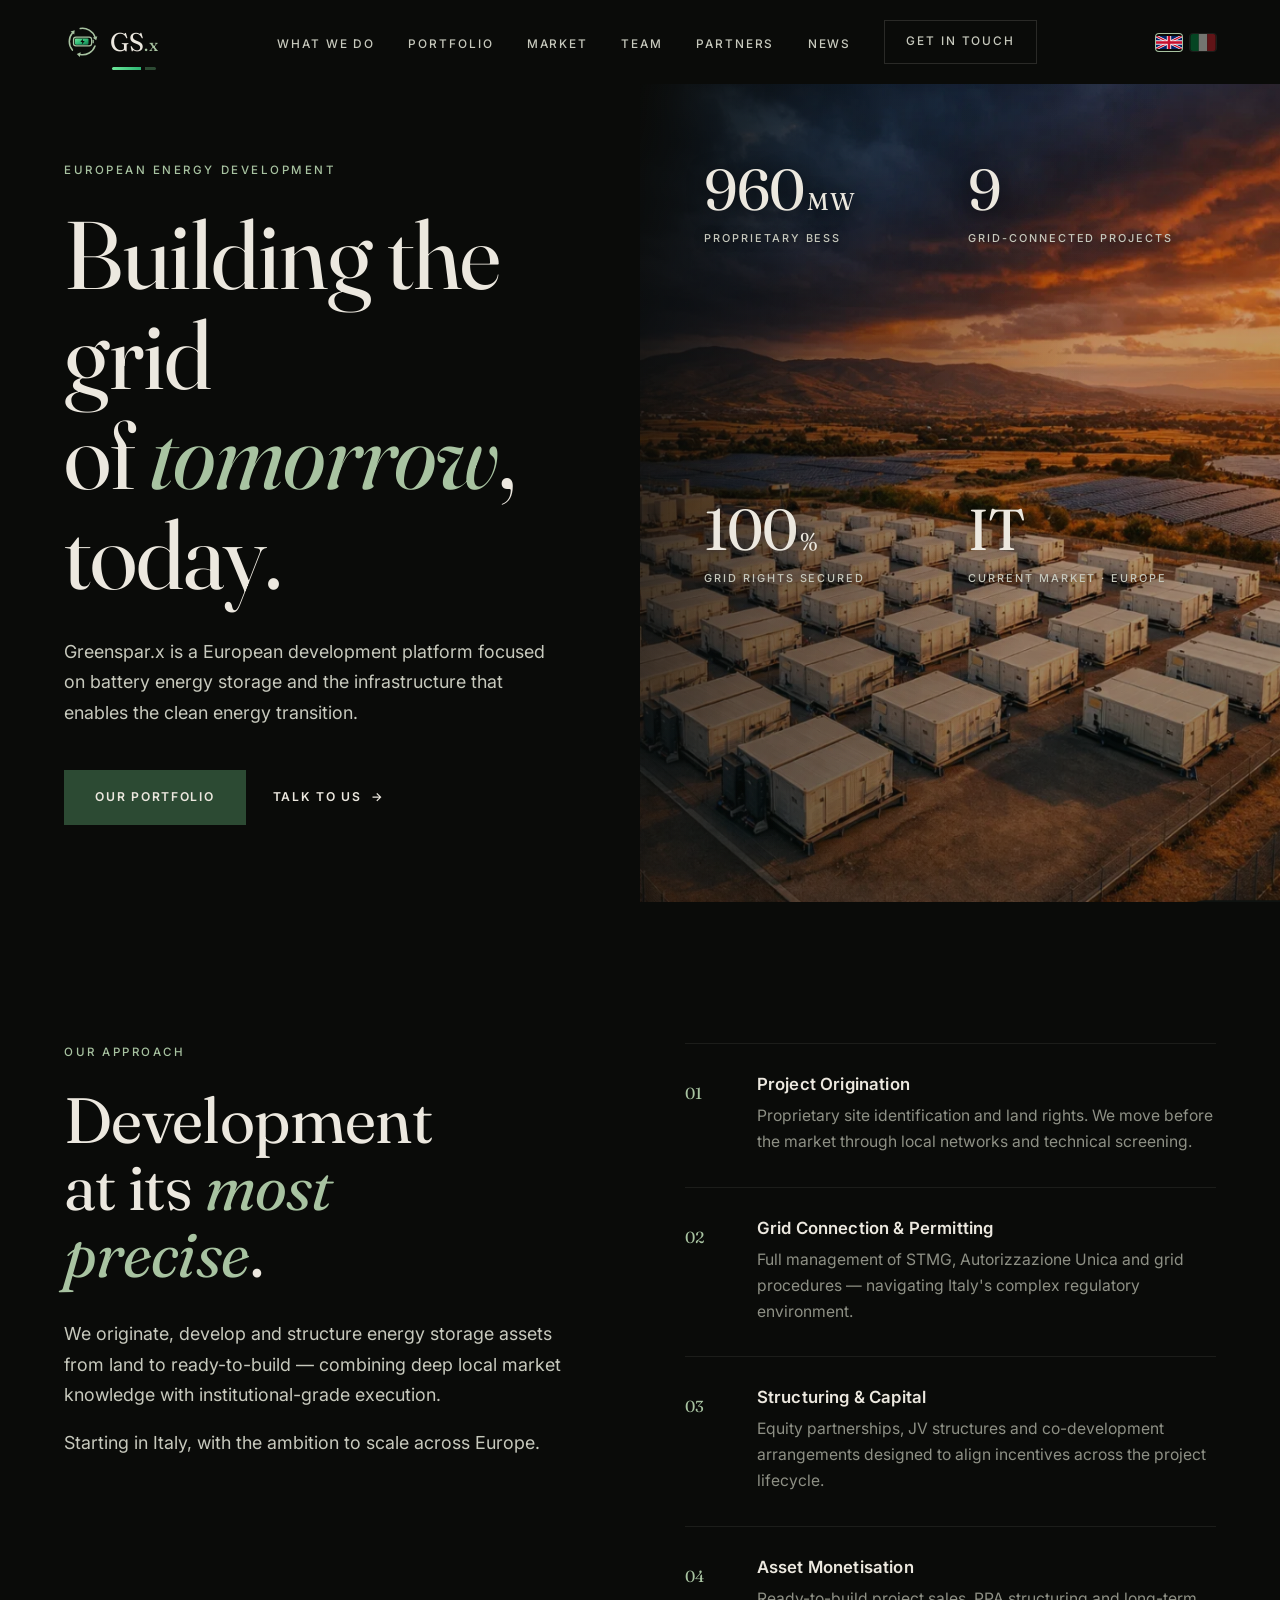
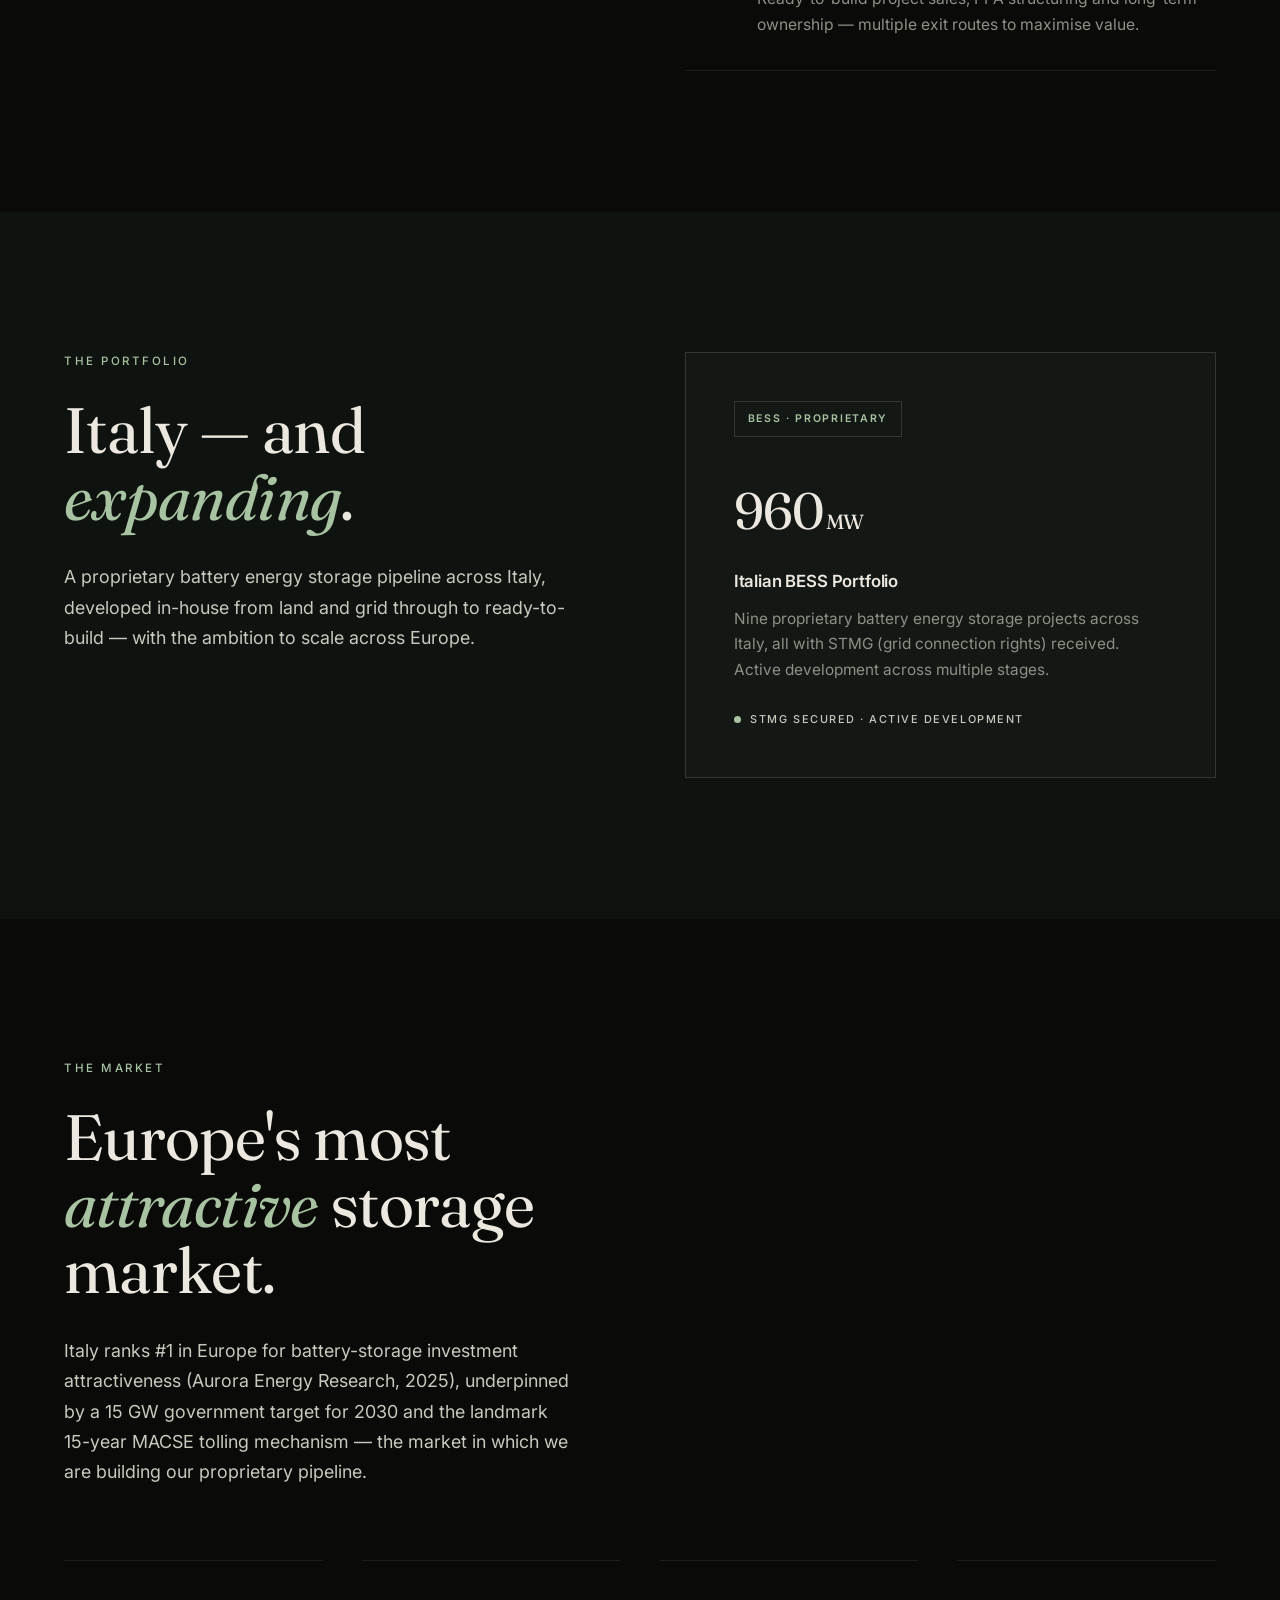
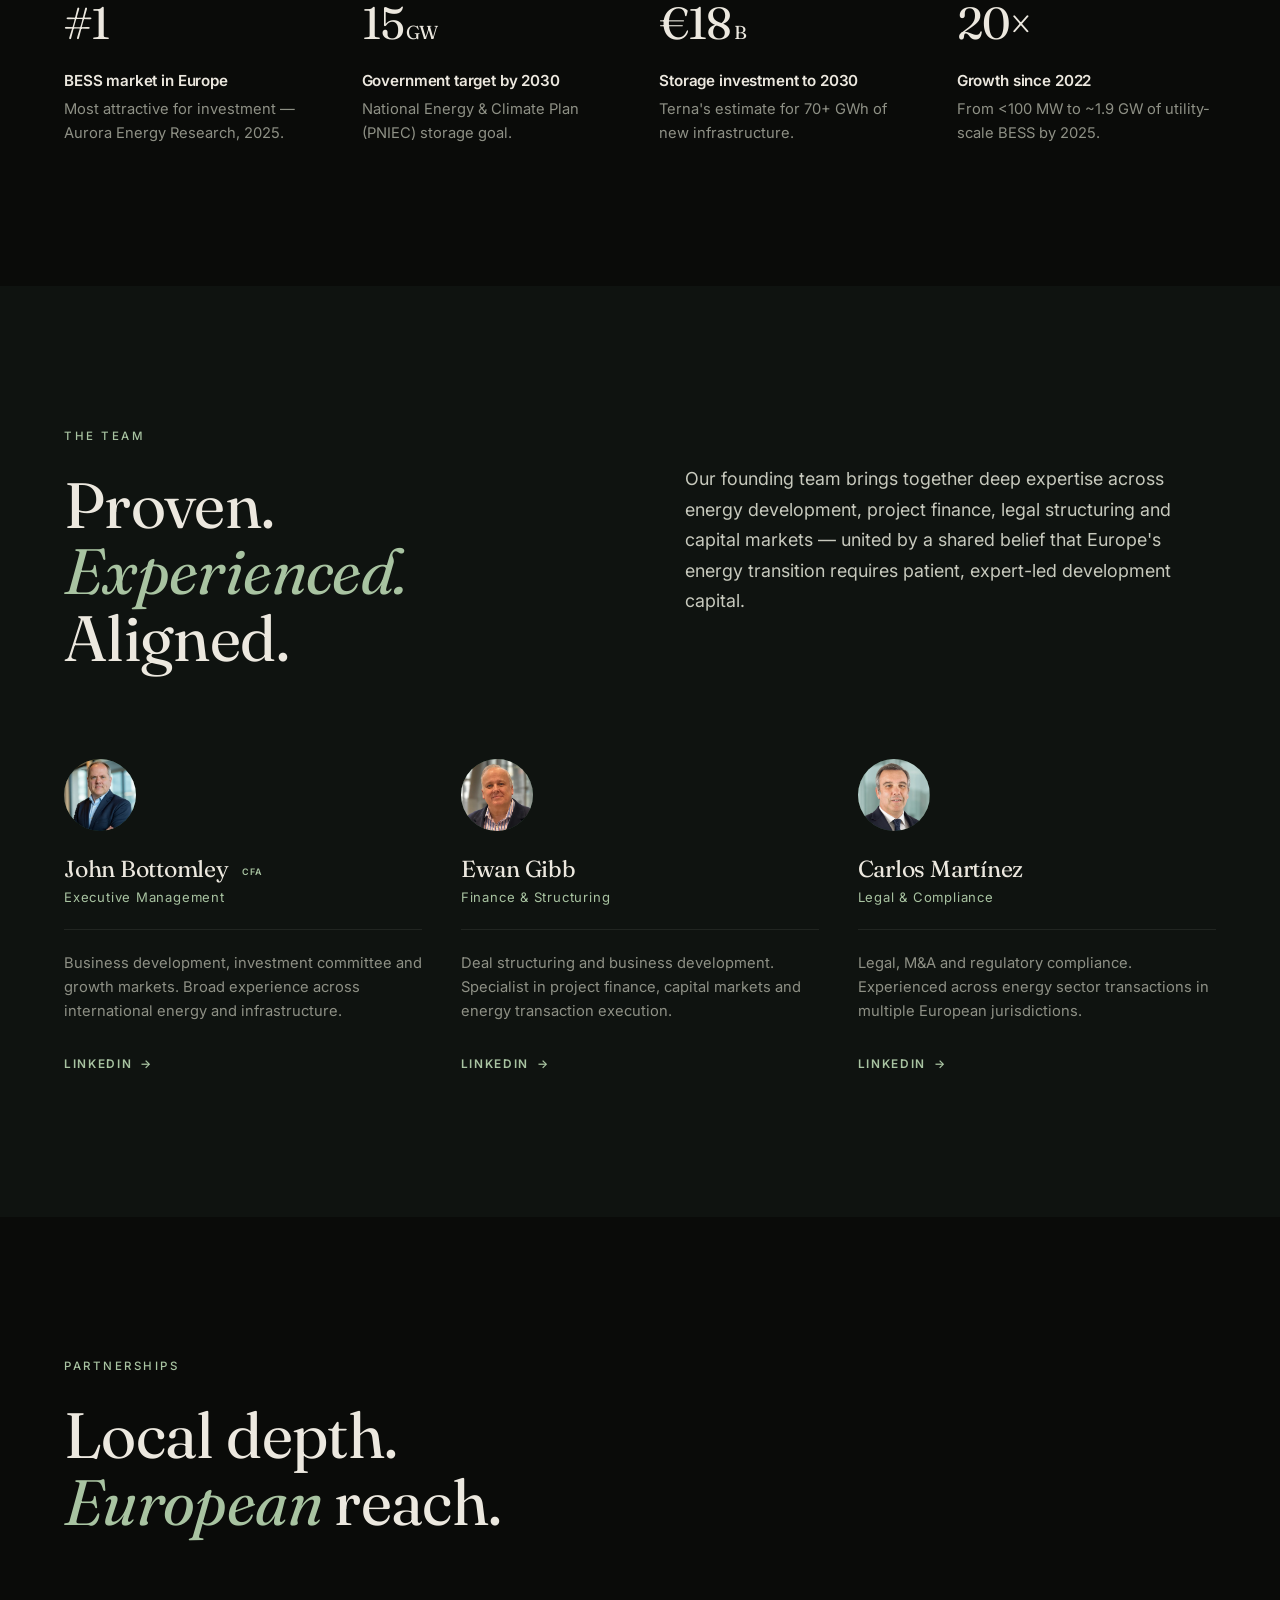
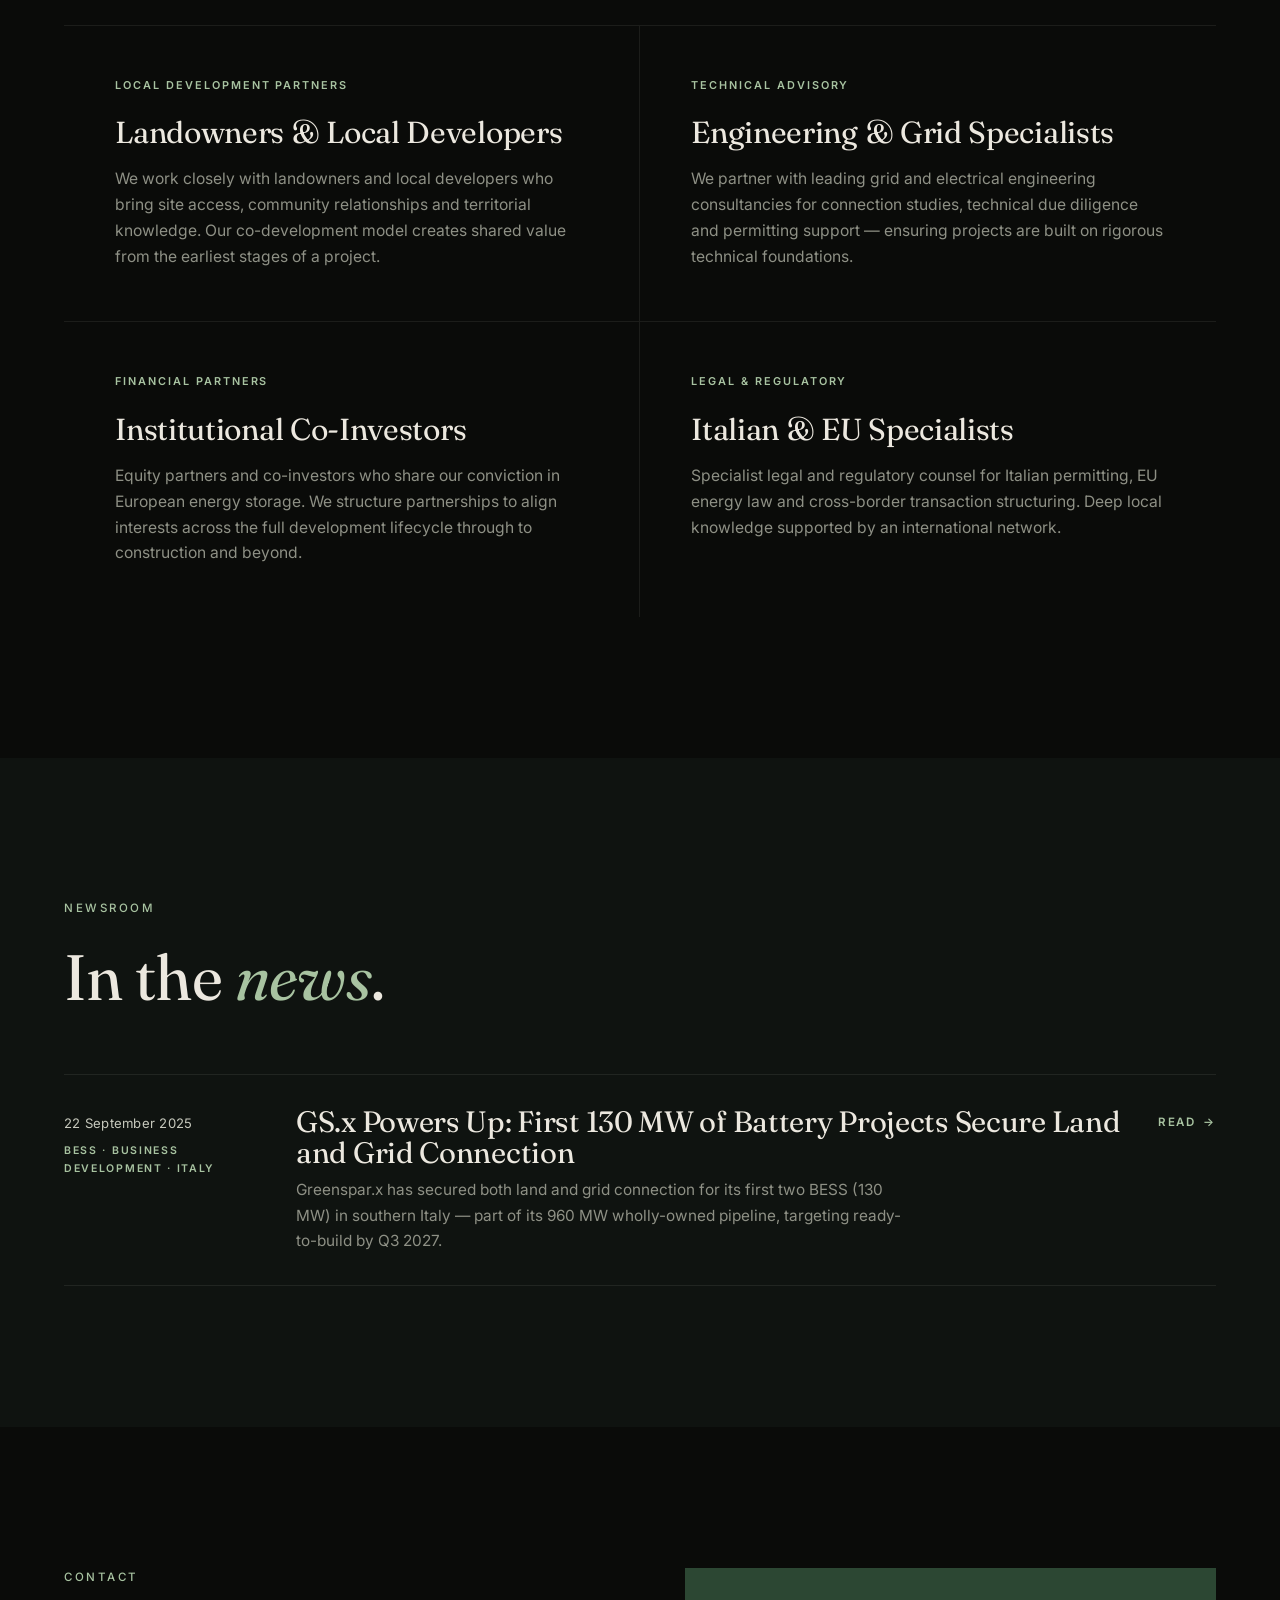
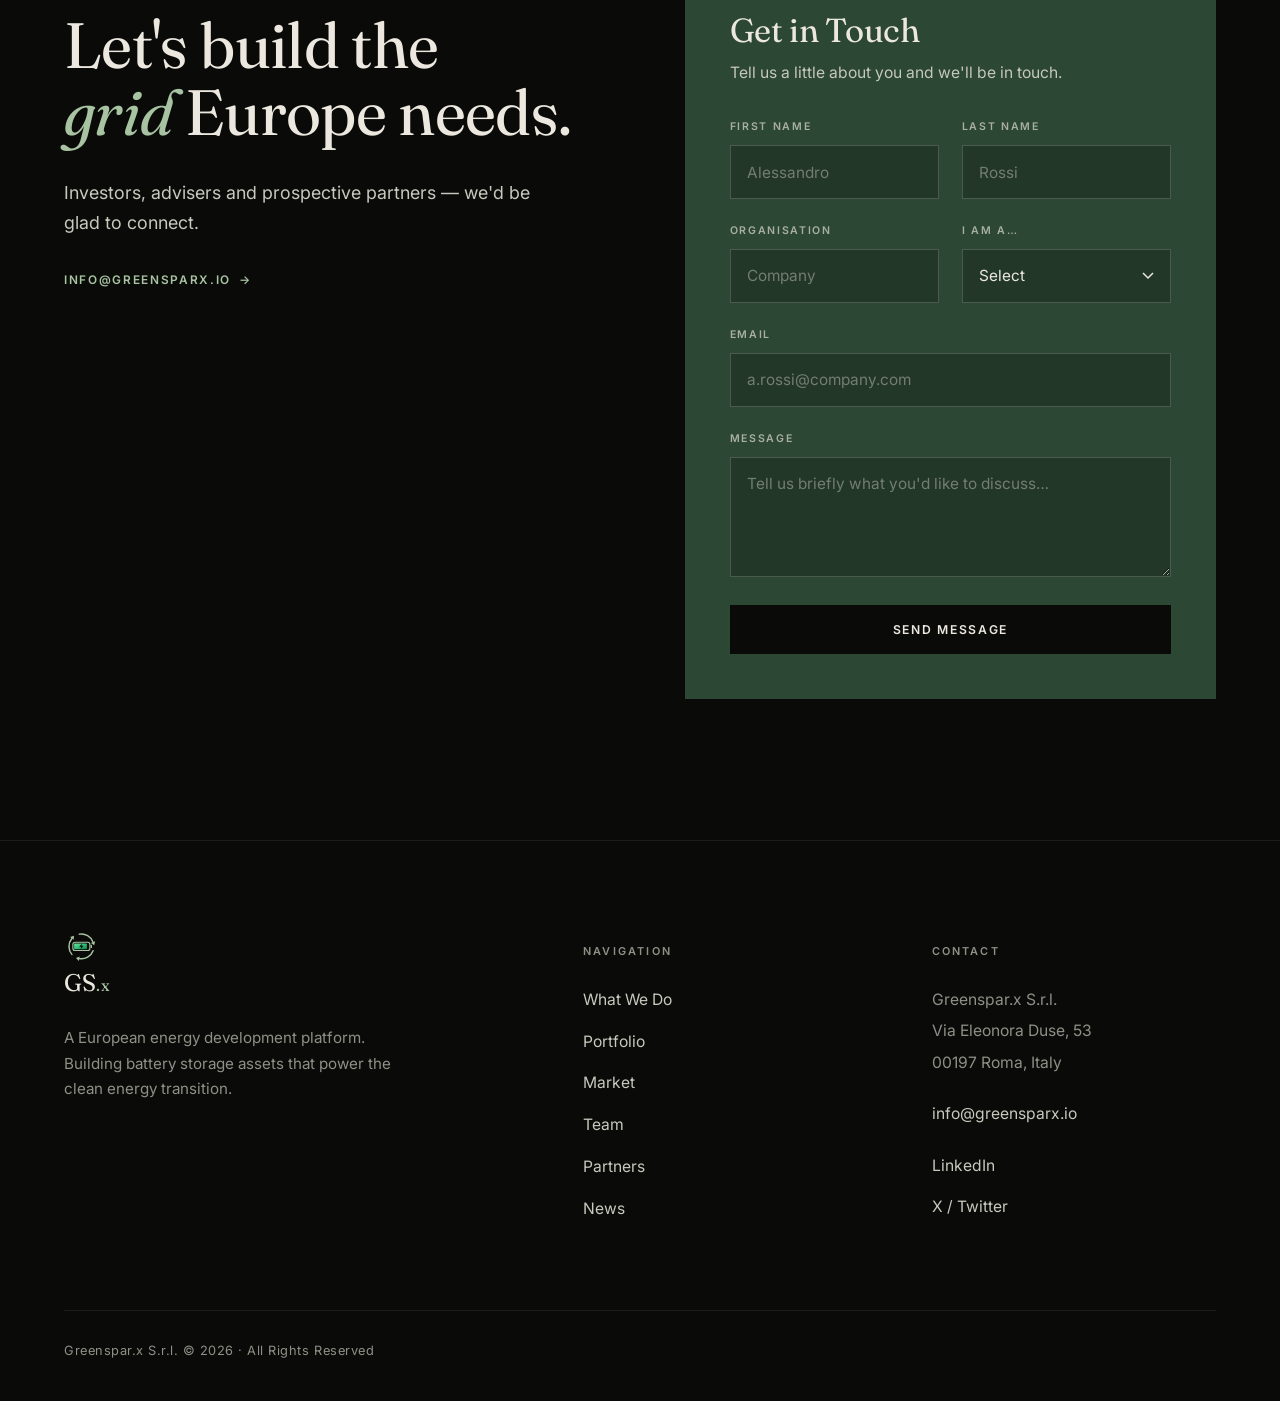
==== index-it.html @ dda1e15c "Footer: remove orphan separator dot; stack LinkedIn and X links" ====
<!DOCTYPE html>
<html lang="it">
<head>
  <meta charset="UTF-8" />
  <meta name="viewport" content="width=device-width, initial-scale=1.0" />
  <script>
  /* Language: remember choice (localStorage) + auto-detect on first visit. */
  (function(){
    try{
      var KEY='gsx-lang';
      var cur=(document.documentElement.lang||'en').slice(0,2).toLowerCase();
      var ls; try{ls=window.localStorage;}catch(_){ls=null;}
      // Persist explicit flag clicks (delegated so it works before body parses)
      document.addEventListener('click',function(e){
        var t=e.target,a=t&&t.closest?t.closest('a.lang'):null;
        if(a&&ls){var hl=(a.getAttribute('hreflang')||'').slice(0,2).toLowerCase();if(hl){try{ls.setItem(KEY,hl);}catch(_){}}}
      });
      var pref=null; if(ls){try{pref=ls.getItem(KEY);}catch(_){}}
      var desired;
      if(pref==='it'||pref==='en'){desired=pref;}
      else if(sessionStorage.getItem('gsx-auto')){desired=cur;}
      else{
        var L=(navigator.languages&&navigator.languages.length)?navigator.languages:[navigator.language||navigator.userLanguage||'en'];
        desired=L.some(function(l){return (l||'').toLowerCase().indexOf('it')===0;})?'it':'en';
        try{sessionStorage.setItem('gsx-auto','1');}catch(_){}
      }
      if(desired!==cur){
        window.location.replace((desired==='it'?'index-it.html':'index.html')+window.location.hash);
      }
    }catch(e){}
  })();
  </script>
  <title>GS.x — Greenspar.x · Sviluppo Energetico Europeo</title>
  <meta name="description" content="Greenspar.x (GS.x) è una piattaforma europea di sviluppo focalizzata sull&#39;accumulo di energia a batteria e sulle infrastrutture che abilitano la transizione verso l&#39;energia pulita. Costruiamo la rete di domani, oggi." />
  <meta property="og:title" content="GS.x — Costruiamo la rete di domani, oggi." />
  <meta property="og:description" content="Piattaforma europea di sviluppo focalizzata sull&#39;accumulo di energia a batteria. Pipeline BESS proprietaria da 960 MW in Italia, con diritti di rete assicurati. Dall&#39;Italia, verso tutta Europa." />
  <meta property="og:type" content="website" />
  <link rel="alternate" hreflang="en" href="index.html" />
  <link rel="alternate" hreflang="it" href="index-it.html" />
  <link rel="alternate" hreflang="x-default" href="index.html" />
  <link rel="preconnect" href="https://fonts.googleapis.com" />
  <link rel="preconnect" href="https://fonts.gstatic.com" crossorigin />
  <link href="https://fonts.googleapis.com/css2?family=Fraunces:ital,opsz,wght@0,9..144,300..600;1,9..144,300..500&family=Inter:wght@400;500;600&display=swap" rel="stylesheet" />
  <link rel="icon" type="image/svg+xml" href="assets/favicon.svg" />
  <link rel="stylesheet" href="css/styles.css" />
</head>
<body>
  <!-- Header -->
  <header class="site-header">
    <div class="container">
      <nav class="nav" aria-label="Primary">
        <a class="brand" href="#top" aria-label="Greenspar.x home"><svg class="brand-icon" viewBox="-84 -84 168 168" xmlns="http://www.w3.org/2000/svg" aria-hidden="true"><defs><linearGradient id="cfh" x1="0" y1="0" x2="1" y2="1"><stop offset="0" stop-color="#6ee79a"/><stop offset="0.55" stop-color="#2bb673"/><stop offset="1" stop-color="#127a4d"/></linearGradient></defs><g transform="rotate(0.00)"><path d="M 56.38 20.52 A 60 60 0 0 1 -10.42 59.09" fill="none" stroke="#a8c3a1" stroke-width="7" stroke-linecap="round"/><path d="M -26.18 56.31 L -12.33 69.92 L -8.51 48.26 Z" fill="#a8c3a1"/></g><g transform="rotate(120.00)"><path d="M 56.38 20.52 A 60 60 0 0 1 -10.42 59.09" fill="none" stroke="#a8c3a1" stroke-width="7" stroke-linecap="round"/><path d="M -26.18 56.31 L -12.33 69.92 L -8.51 48.26 Z" fill="#a8c3a1"/></g><g transform="rotate(240.00)"><path d="M 56.38 20.52 A 60 60 0 0 1 -10.42 59.09" fill="none" stroke="#a8c3a1" stroke-width="7" stroke-linecap="round"/><path d="M -26.18 56.31 L -12.33 69.92 L -8.51 48.26 Z" fill="#a8c3a1"/></g><rect x="-35" y="-14" width="62" height="28" rx="5" fill="url(#cfh)"/><rect x="-41" y="-20" width="82" height="40" rx="11" fill="none" stroke="#a8c3a1" stroke-width="5.5"/><rect x="45" y="-8" width="6" height="16" rx="3" fill="#a8c3a1"/><path transform="translate(-14.399999999999999,-14.399999999999999) scale(1.2)" fill="#0a0b09" d="M13.5 1 L3.5 13.5 H11 L9 23 L20.5 9.5 H13 Z"/></svg><span class="brand-wm">GS<span class="x">.x</span></span></a>
        <ul class="nav-links">
          <li><a href="#approach">Cosa facciamo</a></li>
          <li><a href="#portfolio">Portfolio</a></li>
          <li><a href="#market">Mercato</a></li>
          <li><a href="#team">Team</a></li>
          <li><a href="#partners">Partner</a></li>
          <li><a href="#news">Notizie</a></li>
          <li><a href="#contact" class="btn btn--outline" style="padding:.7rem 1.3rem">Contattaci</a></li>
        </ul>
<div class="lang-switch" role="group" aria-label="Language / Lingua"><a class="lang" href="index.html" hreflang="en" title="English"><svg class="flag" viewBox="0 0 60 30" xmlns="http://www.w3.org/2000/svg" aria-hidden="true"><clipPath id="ukc"><rect width="60" height="30" rx="3"/></clipPath><g clip-path="url(#ukc)"><rect width="60" height="30" fill="#012169"/><path d="M0,0 L60,30 M60,0 L0,30" stroke="#fff" stroke-width="6"/><path d="M0,0 L60,30 M60,0 L0,30" stroke="#C8102E" stroke-width="3"/><rect x="25" width="10" height="30" fill="#fff"/><rect y="10" width="60" height="10" fill="#fff"/><rect x="27" width="6" height="30" fill="#C8102E"/><rect y="12" width="60" height="6" fill="#C8102E"/></g></svg></a><a class="lang active" href="index-it.html" hreflang="it" title="Italiano" aria-current="true"><svg class="flag" viewBox="0 0 3 2" xmlns="http://www.w3.org/2000/svg" aria-hidden="true"><clipPath id="itc"><rect width="3" height="2" rx="0.18"/></clipPath><g clip-path="url(#itc)"><rect width="1" height="2" fill="#008C45"/><rect x="1" width="1" height="2" fill="#F4F5F0"/><rect x="2" width="1" height="2" fill="#CD212A"/></g></svg></a></div>
                <button class="nav-toggle" aria-label="Apri menu" aria-expanded="false">
          <span></span><span></span><span></span>
        </button>
      </nav>
    </div>
  </header>

  <main id="top">
    <!-- Hero -->
    <section class="hero">
      <div class="hero-grid">
        <div class="hero-copy container-left">
          <p class="eyebrow reveal in">Sviluppo Energetico Europeo</p>
          <h1 class="h-hero reveal in">Costruiamo la rete<br>di <em>domani</em>,<br>oggi.</h1>
          <p class="lede reveal in">Greenspar.x è una piattaforma europea di sviluppo focalizzata sull&#39;accumulo di energia a batteria e sulle infrastrutture che abilitano la transizione verso l&#39;energia pulita.</p>
          <div class="hero-actions reveal in">
            <a href="#portfolio" class="btn btn--solid">Il nostro portfolio</a>
            <a href="#contact" class="btn btn--text">Parla con noi <span class="arrow">&rarr;</span></a>
          </div>
        </div>

        <div class="energy-field" aria-hidden="true">
          <div class="hero-photo"></div>
          <div class="hero-stats">
            <div class="hstat">
              <div class="num figure">960<span class="u">MW</span></div>
              <div class="cap">BESS proprietari</div>
            </div>
            <div class="hstat">
              <div class="num figure">9</div>
              <div class="cap">Progetti connessi alla rete</div>
            </div>
            <div class="hstat">
              <div class="num figure">100<span class="u">%</span></div>
              <div class="cap">Diritti di rete assicurati</div>
            </div>
            <div class="hstat">
              <div class="num figure">IT</div>
              <div class="cap">Mercato attuale · Europa</div>
            </div>
          </div>
        </div>
      </div>
    </section>

    <!-- Approach / What we do -->
    <section class="section" id="approach">
      <div class="container split split--top">
        <div class="section-head reveal">
          <p class="eyebrow">Il nostro approccio</p>
          <h2 class="h-section">Sviluppo<br>alla <em>massima</em><br><em>precisione</em>.</h2>
          <p class="lede" style="margin-top:2rem">Originiamo, sviluppiamo e strutturiamo asset di accumulo energetico dal terreno al ready-to-build, combinando una profonda conoscenza del mercato locale con un&#39;esecuzione di livello istituzionale.</p>
          <p class="lede">Dall&#39;Italia, con l&#39;ambizione di crescere in tutta Europa.</p>
        </div>

        <div class="steps reveal">
          <div class="step">
            <div class="idx">01</div>
            <div>
              <h3>Origine dei progetti</h3>
              <p>Identificazione proprietaria dei siti e diritti sui terreni. Ci muoviamo prima del mercato grazie a reti locali e screening tecnico.</p>
            </div>
          </div>
          <div class="step">
            <div class="idx">02</div>
            <div>
              <h3>Connessione alla rete &amp; Permessi</h3>
              <p>Gestione completa di STMG, Autorizzazione Unica e procedure di rete, navigando il complesso quadro normativo italiano.</p>
            </div>
          </div>
          <div class="step">
            <div class="idx">03</div>
            <div>
              <h3>Strutturazione &amp; Capitale</h3>
              <p>Partnership azionarie, strutture in JV e accordi di co-sviluppo concepiti per allineare gli incentivi lungo l&#39;intero ciclo di vita del progetto.</p>
            </div>
          </div>
          <div class="step">
            <div class="idx">04</div>
            <div>
              <h3>Monetizzazione degli asset</h3>
              <p>Vendita di progetti ready-to-build, strutturazione di PPA e proprietà a lungo termine — molteplici vie d&#39;uscita per massimizzare il valore.</p>
            </div>
          </div>
        </div>
      </div>
    </section>

    <!-- Portfolio -->
    <section class="section section--alt" id="portfolio">
      <div class="container split split--top">
        <div class="section-head reveal">
          <p class="eyebrow">Il portfolio</p>
          <h2 class="h-section">Italia — e<br><em>oltre</em>.</h2>
          <p class="lede" style="margin-top:2rem">Una pipeline proprietaria di accumulo a batteria in tutta Italia, sviluppata internamente dal terreno e dalla rete fino al ready-to-build — con l&#39;ambizione di crescere in Europa.</p>
        </div>

        <div class="reveal">
          <article class="pcard pcard--feature">
            <span class="tag">BESS · Proprietari</span>
            <div class="num figure">960<span class="u">MW</span></div>
            <h3>Portfolio BESS Italiano</h3>
            <p>Nove progetti proprietari di accumulo a batteria in tutta Italia, tutti con STMG (diritti di connessione alla rete) ottenuti. Sviluppo attivo in più fasi.</p>
            <span class="status">STMG ottenuto · Sviluppo attivo</span>
          </article>
        </div>
      </div>
    </section>

    <!-- Market -->
    <section class="section" id="market">
      <div class="container">
        <div class="section-head reveal">
          <p class="eyebrow">Il mercato</p>
          <h2 class="h-section">Il mercato dell&#39;accumulo<br>più <em>attraente</em> d&#39;Europa.</h2>
          <p class="lede" style="margin-top:2rem">L&#39;Italia è al primo posto in Europa per attrattività degli investimenti nell&#39;accumulo a batteria (Aurora Energy Research, 2025), sostenuta da un obiettivo governativo di 15 GW al 2030 e dal meccanismo di tolling quindicennale MACSE — il mercato in cui stiamo costruendo la nostra pipeline proprietaria.</p>
        </div>

        <div class="invest-grid reveal" style="grid-template-columns:repeat(4,1fr);margin-top:clamp(2.5rem,6vw,4.5rem)">
          <div class="ipoint">
            <div class="num figure">#1</div>
            <h3>Mercato BESS in Europa</h3>
            <p>Il più attraente per gli investimenti — Aurora Energy Research, 2025.</p>
          </div>
          <div class="ipoint">
            <div class="num figure">15<span class="u">GW</span></div>
            <h3>Obiettivo governativo al 2030</h3>
            <p>Obiettivo di accumulo del Piano Nazionale Energia e Clima (PNIEC).</p>
          </div>
          <div class="ipoint">
            <div class="num figure">&euro;18<span class="u">B</span></div>
            <h3>Investimenti in accumulo al 2030</h3>
            <p>Stima di Terna per oltre 70 GWh di nuove infrastrutture.</p>
          </div>
          <div class="ipoint">
            <div class="num figure">20&times;</div>
            <h3>Crescita dal 2022</h3>
            <p>Da &lt;100 MW a ~1,9 GW di BESS su scala utility entro il 2025.</p>
          </div>
        </div>
      </div>
    </section>

    <!-- Team -->
    <section class="section section--alt" id="team">
      <div class="container">
        <div class="split team-intro">
          <div class="reveal">
            <p class="eyebrow">Il team</p>
            <h2 class="h-section">Comprovati.<br><em>Esperti.</em><br>Allineati.</h2>
          </div>
          <div class="reveal" style="align-self:center">
            <p class="lede measure">Il nostro team fondatore riunisce una profonda esperienza in sviluppo energetico, project finance, strutturazione legale e mercati dei capitali — unito dalla convinzione che la transizione energetica europea richieda capitale di sviluppo paziente e guidato da esperti.</p>
          </div>
        </div>

        <div class="team-grid">
          <article class="member reveal">
            <div class="avatar" aria-hidden="true"><img class="avatar-img" src="assets/team/Bottomley.png" alt="" onerror="this.remove()" />JB</div>
            <h3>John Bottomley <span class="cred-inline">CFA</span></h3>
            <div class="role">Direzione Esecutiva</div>
            <div class="sep"></div>
            <p>Sviluppo del business, comitato investimenti e mercati in crescita. Ampia esperienza nel settore energetico e delle infrastrutture a livello internazionale.</p>
            <a class="link-arrow" href="https://www.linkedin.com/in/johnbottomley/" target="_blank" rel="noopener">LinkedIn <span class="arrow">&rarr;</span></a>
          </article>
          <article class="member reveal">
            <div class="avatar" aria-hidden="true"><img class="avatar-img" src="assets/team/Gibb.png" alt="" onerror="this.remove()" />EG</div>
            <h3>Ewan Gibb</h3>
            <div class="role">Finanza &amp; Strutturazione</div>
            <div class="sep"></div>
            <p>Strutturazione di operazioni e sviluppo del business. Specialista in project finance, mercati dei capitali ed esecuzione di transazioni energetiche.</p>
            <a class="link-arrow" href="https://www.linkedin.com/in/ewan-gibb-37182913/" target="_blank" rel="noopener">LinkedIn <span class="arrow">&rarr;</span></a>
          </article>
          <article class="member reveal">
            <div class="avatar" aria-hidden="true"><img class="avatar-img" src="assets/team/Martinez.png" alt="" onerror="this.remove()" />CM</div>
            <h3>Carlos Martínez</h3>
            <div class="role">Legale &amp; Compliance</div>
            <div class="sep"></div>
            <p>Legale, M&amp;A e conformità normativa. Esperienza in transazioni del settore energetico in molteplici giurisdizioni europee.</p>
            <a class="link-arrow" href="https://www.linkedin.com/in/carlos-mart%C3%ADnez-sanz-a2237263/" target="_blank" rel="noopener">LinkedIn <span class="arrow">&rarr;</span></a>
          </article>
        </div>
      </div>
    </section>

    <!-- Partners -->
    <section class="section" id="partners">
      <div class="container">
        <div class="section-head reveal">
          <p class="eyebrow">Partnership</p>
          <h2 class="h-section">Competenza locale.<br>Portata <em>europea</em>.</h2>
        </div>

        <div class="partners-grid">
          <div class="partner reveal">
            <div class="label">Partner di Sviluppo Locali</div>
            <h3>Proprietari Terrieri &amp; Sviluppatori Locali</h3>
            <p>Lavoriamo a stretto contatto con proprietari terrieri e sviluppatori locali che apportano accesso ai siti, relazioni con le comunità e conoscenza del territorio. Il nostro modello di co-sviluppo crea valore condiviso fin dalle prime fasi del progetto.</p>
          </div>
          <div class="partner reveal">
            <div class="label">Consulenza Tecnica</div>
            <h3>Specialisti di Ingegneria &amp; Rete</h3>
            <p>Collaboriamo con i principali studi di ingegneria elettrica e di rete per studi di connessione, due diligence tecnica e supporto ai permessi — garantendo progetti costruiti su solide basi tecniche.</p>
          </div>
          <div class="partner reveal">
            <div class="label">Partner Finanziari</div>
            <h3>Co-Investitori Istituzionali</h3>
            <p>Partner azionari e co-investitori che condividono la nostra convinzione nell&#39;accumulo energetico europeo. Strutturiamo partnership per allineare gli interessi lungo l&#39;intero ciclo di sviluppo, fino alla costruzione e oltre.</p>
          </div>
          <div class="partner reveal">
            <div class="label">Legale &amp; Normativo</div>
            <h3>Specialisti Italiani &amp; UE</h3>
            <p>Consulenza legale e normativa specializzata per i permessi italiani, il diritto energetico dell&#39;UE e la strutturazione di transazioni transfrontaliere. Profonda conoscenza locale supportata da una rete internazionale.</p>
          </div>
        </div>
      </div>
    </section>

    <!-- News -->
    <section class="section section--alt" id="news">
      <div class="container">
        <div class="section-head reveal">
          <p class="eyebrow">Sala Stampa</p>
          <h2 class="h-section">Le <em>novità</em>.</h2>
        </div>

        <div class="news-list reveal">
          <a class="news-item" href="https://greensparx.io/news/f/gsx-powers-up" target="_blank" rel="noopener">
            <div class="news-meta">
              <span class="date">22 settembre 2025</span>
              <span class="cat">BESS · Sviluppo Business · Italia</span>
            </div>
            <div class="news-body">
              <h3>GS.x accende i motori: i primi 130 MW di progetti a batteria ottengono terreno e connessione alla rete</h3>
              <p>Greenspar.x ha assicurato terreno e connessione alla rete per i suoi primi due BESS (130 MW) nel Sud Italia — parte della pipeline interamente di proprietà da 960 MW, con obiettivo ready-to-build entro il terzo trimestre 2027.</p>
            </div>
            <span class="news-read">Leggi <span class="arrow">&rarr;</span></span>
          </a>
        </div>
      </div>
    </section>

    <!-- Contact / Get in touch -->
    <section class="section" id="contact">
      <div class="container split split--top">
        <div class="reveal">
          <p class="eyebrow">Contatti</p>
          <h2 class="h-section">Costruiamo la <em>rete</em><br>di cui l&#39;Europa ha bisogno.</h2>
          <p class="lede" style="margin-top:2rem">Investitori, advisor e potenziali partner — saremo lieti di entrare in contatto.</p>
          <div style="margin-top:1.6rem">
            <a class="link-arrow" href="mailto:info@greensparx.io">info@greensparx.io <span class="arrow">&rarr;</span></a>
          </div>
        </div>

        <div class="reveal">
          <div class="form-panel">
            <h3>Contattaci</h3>
            <p class="intro">Parlaci un po&#39; di te e ti ricontatteremo.</p>
            <form data-contact-form novalidate>
              <div class="form-grid">
                <div class="field">
                  <label for="fname">Nome</label>
                  <input id="fname" name="fname" type="text" placeholder="Alessandro" />
                </div>
                <div class="field">
                  <label for="lname">Cognome</label>
                  <input id="lname" name="lname" type="text" placeholder="Rossi" />
                </div>
                <div class="field">
                  <label for="org">Organizzazione</label>
                  <input id="org" name="org" type="text" placeholder="Azienda" />
                </div>
                <div class="field">
                  <label for="role">Sono un&hellip;</label>
                  <select id="role" name="role">
                    <option value="" selected disabled>Seleziona</option>
                    <option>Investitore</option>
                    <option>Advisor</option>
                    <option>Potenziale partner</option>
                    <option>Proprietario terriero / sviluppatore</option>
                    <option>Altro</option>
                  </select>
                </div>
                <div class="field full">
                  <label for="email">Email</label>
                  <input id="email" name="email" type="email" placeholder="a.rossi@company.com" />
                </div>
                <div class="field full">
                  <label for="message">Messaggio</label>
                  <textarea id="message" name="message" placeholder="Raccontaci brevemente di cosa vorresti parlare&hellip;"></textarea>
                </div>
              </div>
              <button type="submit" class="btn btn-send">Invia messaggio</button>
              <p class="form-note" data-form-note hidden></p>
            </form>
          </div>
        </div>
      </div>
    </section>

  </main>

  <!-- Footer -->
  <footer class="site-footer">
    <div class="container">
      <div class="footer-top">
        <div class="footer-brand">
          <a class="brand" href="#top"><svg class="brand-icon" viewBox="-84 -84 168 168" xmlns="http://www.w3.org/2000/svg" aria-hidden="true"><defs><linearGradient id="cff" x1="0" y1="0" x2="1" y2="1"><stop offset="0" stop-color="#6ee79a"/><stop offset="0.55" stop-color="#2bb673"/><stop offset="1" stop-color="#127a4d"/></linearGradient></defs><g transform="rotate(0.00)"><path d="M 56.38 20.52 A 60 60 0 0 1 -10.42 59.09" fill="none" stroke="#a8c3a1" stroke-width="7" stroke-linecap="round"/><path d="M -26.18 56.31 L -12.33 69.92 L -8.51 48.26 Z" fill="#a8c3a1"/></g><g transform="rotate(120.00)"><path d="M 56.38 20.52 A 60 60 0 0 1 -10.42 59.09" fill="none" stroke="#a8c3a1" stroke-width="7" stroke-linecap="round"/><path d="M -26.18 56.31 L -12.33 69.92 L -8.51 48.26 Z" fill="#a8c3a1"/></g><g transform="rotate(240.00)"><path d="M 56.38 20.52 A 60 60 0 0 1 -10.42 59.09" fill="none" stroke="#a8c3a1" stroke-width="7" stroke-linecap="round"/><path d="M -26.18 56.31 L -12.33 69.92 L -8.51 48.26 Z" fill="#a8c3a1"/></g><rect x="-35" y="-14" width="62" height="28" rx="5" fill="url(#cff)"/><rect x="-41" y="-20" width="82" height="40" rx="11" fill="none" stroke="#a8c3a1" stroke-width="5.5"/><rect x="45" y="-8" width="6" height="16" rx="3" fill="#a8c3a1"/><path transform="translate(-14.399999999999999,-14.399999999999999) scale(1.2)" fill="#0a0b09" d="M13.5 1 L3.5 13.5 H11 L9 23 L20.5 9.5 H13 Z"/></svg><span class="brand-wm">GS<span class="x">.x</span></span></a>
          <p>Una piattaforma europea di sviluppo energetico. Costruiamo asset di accumulo a batteria che alimentano la transizione verso l&#39;energia pulita.</p>
        </div>
        <div class="footer-col">
          <h4>Navigazione</h4>
          <a href="#approach">Cosa facciamo</a>
          <a href="#portfolio">Portfolio</a>
          <a href="#market">Mercato</a>
          <a href="#team">Team</a>
          <a href="#partners">Partner</a>
          <a href="#news">Notizie</a>
        </div>
        <div class="footer-col">
          <h4>Contatti</h4>
          <p class="addr">Greenspar.x S.r.l.</p>
          <p class="addr">Via Eleonora Duse, 53</p>
          <p class="addr">00197 Roma, Italia</p>
          <a class="gap" href="mailto:info@greensparx.io">info@greensparx.io</a>
          <a class="gap" href="https://www.linkedin.com/company/greensparxltd/" target="_blank" rel="noopener">LinkedIn</a>
          <a href="https://x.com/greensparXLtd" target="_blank" rel="noopener">X / Twitter</a>
        </div>
      </div>
      <div class="footer-bottom">Greenspar.x S.r.l. &copy; <span data-year>2026</span> &middot; Tutti i diritti riservati</div>
    </div>
  </footer>

  <script src="js/main.js"></script>
</body>
</html>
---- css/styles.css ----
/* ==========================================================================
   GS.x — Greenspar.x
   Dark editorial design system. Plain CSS, no build step.
   Aesthetic: near-black canvas, high-end serif display with sage italics,
   uppercase letterspaced sans labels, generous negative space.
   ========================================================================== */

:root {
  /* Canvas */
  --ink:    #0a0b09;   /* near-black hero / base */
  --ink-2:  #0f1310;   /* dark olive-tinted alt sections */
  --ink-3:  #131713;   /* lifted panels / cards */

  /* Type colors */
  --paper:  #ece8df;   /* warm white */
  --soft:   #c7c9bd;   /* secondary text */
  --muted:  #8e9085;   /* muted labels / captions */

  /* Greens */
  --sage:        #a8c3a1;  /* italics, labels, dots */
  --sage-bright: #c2dab9;
  --forest:      #2c4a33;  /* solid buttons */
  --forest-hi:   #375b40;

  /* Lines */
  --line:      rgba(236, 232, 223, .14);
  --line-soft: rgba(236, 232, 223, .08);

  /* Type */
  --serif: "Fraunces", Georgia, "Times New Roman", serif;
  --sans:  "Inter", -apple-system, BlinkMacSystemFont, "Segoe UI", Roboto, Helvetica, Arial, sans-serif;

  /* Rhythm */
  --maxw: 1280px;
  --gutter: clamp(1.5rem, 5vw, 5rem);
  --transition: .4s cubic-bezier(.4, 0, .2, 1);
}

/* ------------------------------ Reset ----------------------------------- */
*, *::before, *::after { box-sizing: border-box; }
html { scroll-behavior: smooth; -webkit-text-size-adjust: 100%; scroll-padding-top: 90px; }
body {
  margin: 0;
  font-family: var(--sans);
  background: var(--ink);
  color: var(--paper);
  font-size: 17px;
  line-height: 1.65;
  -webkit-font-smoothing: antialiased;
  text-rendering: optimizeLegibility;
  font-feature-settings: "kern" 1;
}
img { max-width: 100%; display: block; }
a { color: inherit; text-decoration: none; }
ul { margin: 0; padding: 0; list-style: none; }
::selection { background: var(--sage); color: var(--ink); }

/* Display serif */
h1, h2, h3, .serif { font-family: var(--serif); font-weight: 400; line-height: 1.04; letter-spacing: -.01em; margin: 0; }
em, .it { font-style: italic; color: var(--sage); }
p { margin: 0 0 1.1rem; color: var(--soft); }

/* ------------------------------ Layout ---------------------------------- */
.container { width: 100%; max-width: var(--maxw); margin-inline: auto; padding-inline: var(--gutter); }
.section { padding-block: clamp(4.5rem, 11vw, 9rem); position: relative; }
.section--alt { background: var(--ink-2); }
.divider-top { border-top: 1px solid var(--line-soft); }

/* Eyebrow label */
.eyebrow {
  font-family: var(--sans);
  font-size: .72rem; font-weight: 500; letter-spacing: .22em; text-transform: uppercase;
  color: var(--sage); margin: 0 0 1.6rem;
}

/* Display headings */
.h-hero    { font-size: clamp(2.9rem, 7.5vw, 6rem); }
.h-section { font-size: clamp(2.2rem, 5.2vw, 4rem); }
.h-card    { font-size: clamp(1.5rem, 2.6vw, 1.9rem); }

.lede { color: var(--soft); font-size: clamp(1.02rem, 1.4vw, 1.18rem); max-width: 46ch; line-height: 1.7; }
.measure { max-width: 60ch; }

/* Numbers (old-style serif figures) */
.figure { font-family: var(--serif); font-variant-numeric: oldstyle-nums; font-weight: 400; letter-spacing: -.02em; }

/* ------------------------------ Buttons --------------------------------- */
.btn {
  display: inline-flex; align-items: center; gap: .6rem;
  font-family: var(--sans); font-size: .76rem; font-weight: 600; letter-spacing: .14em; text-transform: uppercase;
  padding: 1.05rem 1.9rem; cursor: pointer; border: 1px solid transparent;
  transition: var(--transition); white-space: nowrap;
}
.btn--solid { background: var(--forest); color: var(--paper); }
.btn--solid:hover { background: var(--forest-hi); }
.btn--outline { border-color: var(--line); color: var(--paper); background: transparent; }
.btn--outline:hover { border-color: var(--sage); color: var(--sage); }
.btn--text { padding: 1.05rem 0; color: var(--paper); background: none; }
.btn--text:hover { color: var(--sage); }
.btn .arrow { transition: transform var(--transition); }
.btn:hover .arrow { transform: translateX(4px); }
.link-arrow {
  font-family: var(--sans); font-size: .74rem; font-weight: 600; letter-spacing: .14em; text-transform: uppercase;
  color: var(--sage); display: inline-flex; gap: .5rem; align-items: center; transition: var(--transition);
}
.link-arrow:hover { color: var(--sage-bright); gap: .8rem; }

/* ------------------------------ Header ---------------------------------- */
.site-header {
  position: fixed; top: 0; left: 0; right: 0; z-index: 100;
  transition: background var(--transition), border-color var(--transition);
  border-bottom: 1px solid transparent;
}
.site-header.scrolled {
  background: rgba(10, 11, 9, .82);
  backdrop-filter: saturate(160%) blur(16px);
  border-bottom-color: var(--line-soft);
}
.nav { display: flex; align-items: center; justify-content: space-between; height: 84px; }
.brand { font-family: var(--serif); font-size: 1.6rem; letter-spacing: .01em; color: var(--paper); display: inline-flex; align-items: center; gap: .55rem; }
.brand-icon { width: 1.45em; height: 1.45em; display: block; flex: 0 0 auto; }
.brand-wm { position: relative; display: inline-block; }
.brand .x { font-size: .68em; color: var(--sage); }
/* Logo charge-bar underline (concept 10) — header wordmark only */
.site-header .brand-wm::after {
  content: ""; position: absolute; left: 2px; right: 2px; bottom: -7px; height: 3px; border-radius: 2px;
  background: linear-gradient(90deg, #6ee79a 0%, #2bb673 66%, transparent 66%, transparent 76%, var(--forest) 76%, var(--forest) 100%);
}
.nav-links { display: flex; align-items: center; gap: clamp(1.4rem, 2.6vw, 2.6rem); }
.nav-links a {
  font-size: .74rem; font-weight: 500; letter-spacing: .16em; text-transform: uppercase; color: var(--soft);
  transition: color var(--transition); position: relative;
}
.nav-links a:hover { color: var(--paper); }
.nav-links a::after {
  content: ""; position: absolute; left: 0; bottom: -7px; height: 1px; width: 0; background: var(--sage);
  transition: width var(--transition);
}
.nav-links a:hover::after { width: 100%; }
.nav-toggle { display: none; background: none; border: 0; cursor: pointer; padding: .6rem; z-index: 110; }
.nav-toggle span { display: block; width: 26px; height: 1.5px; background: var(--paper); margin: 6px 0; transition: var(--transition); }
.nav.open .nav-toggle span:nth-child(1) { transform: translateY(7.5px) rotate(45deg); }
.nav.open .nav-toggle span:nth-child(2) { opacity: 0; }
.nav.open .nav-toggle span:nth-child(3) { transform: translateY(-7.5px) rotate(-45deg); }

/* Language switch (EN / IT flags) */
.lang-switch { display: flex; align-items: center; gap: .5rem; }
.lang { display: block; width: 26px; height: 17px; border-radius: 3px; overflow: hidden; opacity: .45; transition: opacity var(--transition), box-shadow var(--transition); box-shadow: 0 0 0 1px rgba(236, 232, 223, .18); }
.lang:hover { opacity: .85; }
.lang.active { opacity: 1; box-shadow: 0 0 0 1px var(--sage); cursor: default; }
.lang .flag { width: 100%; height: 100%; display: block; }

/* ------------------------------ Hero ------------------------------------ */
.hero { padding-top: 84px; min-height: 100vh; display: flex; align-items: stretch; }
.hero-grid { display: grid; grid-template-columns: 1fr 1fr; flex: 1; align-items: stretch; }
.hero-copy { display: flex; flex-direction: column; justify-content: center; padding: clamp(2rem, 6vw, 5rem) var(--gutter) clamp(2rem,6vw,5rem) 0; }
.hero-copy.container-left { padding-left: max(var(--gutter), calc((100vw - var(--maxw)) / 2 + var(--gutter))); }
.hero h1 { margin-bottom: 2rem; }
.hero .lede { margin-bottom: 2.6rem; }
.hero-actions { display: flex; align-items: center; gap: 1.6rem; flex-wrap: wrap; }

/* Energy field (CSS recreation of the green particle hero image) */
.energy-field {
  position: relative; overflow: hidden; background: #04130a;
  background-image:
    radial-gradient(2px 2px at 20% 70%, rgba(160,255,180,.9), transparent 60%),
    radial-gradient(2px 2px at 35% 80%, rgba(120,230,150,.7), transparent 60%),
    radial-gradient(3px 3px at 55% 60%, rgba(180,255,200,.85), transparent 60%),
    radial-gradient(2px 2px at 70% 78%, rgba(120,220,150,.7), transparent 60%),
    radial-gradient(2px 2px at 85% 65%, rgba(160,255,180,.8), transparent 60%),
    radial-gradient(2px 2px at 15% 50%, rgba(120,210,150,.5), transparent 60%),
    radial-gradient(2px 2px at 45% 45%, rgba(150,240,175,.5), transparent 60%),
    radial-gradient(2px 2px at 78% 40%, rgba(130,220,160,.45), transparent 60%),
    radial-gradient(900px 500px at 50% 120%, rgba(60,200,110,.55), transparent 60%),
    radial-gradient(700px 420px at 30% 95%, rgba(40,160,90,.5), transparent 65%),
    linear-gradient(180deg, #04140b 0%, #06180d 40%, #0a2614 80%, #0e3a1d 100%);
}
.energy-field::before {
  content: ""; position: absolute; inset: 0;
  background-image:
    radial-gradient(1px 1px at 25% 88%, rgba(200,255,210,.9), transparent),
    radial-gradient(1px 1px at 60% 92%, rgba(200,255,210,.8), transparent),
    radial-gradient(1px 1px at 40% 85%, rgba(200,255,210,.7), transparent),
    radial-gradient(1px 1px at 90% 90%, rgba(200,255,210,.7), transparent),
    radial-gradient(1px 1px at 10% 82%, rgba(200,255,210,.6), transparent);
  filter: blur(.3px);
  animation: drift 14s ease-in-out infinite alternate;
}
.energy-field::after {
  content: ""; position: absolute; inset: 0;
  background: linear-gradient(105deg, var(--ink) 0%, rgba(10,11,9,.2) 22%, transparent 45%);
}
@keyframes drift { from { transform: translateY(0); } to { transform: translateY(-14px); } }

/* Hero photo — large-scale BESS image behind the metrics.
   Drop the file at assets/hero-bess.png (or change the url below to a direct
   image URL). If absent, it's transparent and the energy-field shows through. */
.hero-photo {
  position: absolute; inset: 0; z-index: 1;
  background-image: url("../assets/hero-bess.png");
  background-size: cover; background-position: center; background-repeat: no-repeat;
}
.hero-photo::after {
  content: ""; position: absolute; inset: 0;
  background:
    linear-gradient(105deg, var(--ink) 0%, rgba(10, 11, 9, .35) 30%, transparent 62%),
    linear-gradient(180deg, rgba(4, 12, 8, .12), rgba(4, 12, 8, .5));
}

.hero-stats {
  position: absolute; inset: 0; z-index: 2;
  display: grid; grid-template-columns: 1fr 1fr; grid-template-rows: 1fr 1fr;
  gap: 1rem; padding: clamp(2.5rem, 6vw, 5rem) clamp(2rem, 5vw, 4rem);
  align-content: center;
}
.hstat .num { font-size: clamp(2.4rem, 4.5vw, 3.6rem); color: var(--paper); line-height: 1; text-shadow: 0 2px 18px rgba(0, 0, 0, .55); }
.hstat .num .u { font-size: .42em; letter-spacing: .02em; margin-left: .15em; color: var(--paper); }
.hstat .cap { font-family: var(--sans); font-size: .68rem; font-weight: 500; letter-spacing: .18em; text-transform: uppercase; color: var(--soft); margin-top: .7rem; text-shadow: 0 1px 10px rgba(0, 0, 0, .6); }

/* ------------------------------ Section head ---------------------------- */
.section-head { max-width: 620px; }
.split { display: grid; grid-template-columns: 1fr 1fr; gap: clamp(2.5rem, 7vw, 7rem); align-items: start; }
.split--top { align-items: start; }

/* ------------------------------ Approach (01–04) ------------------------ */
.steps { display: flex; flex-direction: column; }
.step { display: grid; grid-template-columns: 3rem 1fr; gap: 1.5rem; padding: 2rem 0; border-top: 1px solid var(--line-soft); }
.step:last-child { border-bottom: 1px solid var(--line-soft); }
.step .idx { font-family: var(--serif); font-variant-numeric: oldstyle-nums; font-size: 1rem; color: var(--sage); padding-top: .25rem; }
.step h3 { font-family: var(--sans); font-size: 1.05rem; font-weight: 600; letter-spacing: .01em; color: var(--paper); margin-bottom: .6rem; }
.step p { margin: 0; color: var(--muted); font-size: .98rem; max-width: 46ch; }

/* ------------------------------ Portfolio cards ------------------------- */
.cards-3 { display: grid; grid-template-columns: repeat(3, 1fr); gap: clamp(1.5rem, 3vw, 3rem); margin-top: clamp(2.5rem, 6vw, 5rem); }
.cards-2 { display: grid; grid-template-columns: repeat(2, 1fr); gap: clamp(1.5rem, 4vw, 4rem); margin-top: clamp(2.5rem, 6vw, 5rem); max-width: 880px; }
.pcard--feature { border: 1px solid var(--line); padding: clamp(2rem, 4vw, 3rem); background: rgba(236, 232, 223, .02); }
.pcard { display: flex; flex-direction: column; }
.tag {
  align-self: flex-start; font-family: var(--sans); font-size: .66rem; font-weight: 600; letter-spacing: .16em; text-transform: uppercase;
  color: var(--sage); border: 1px solid var(--line); padding: .5rem .8rem; margin-bottom: 2rem;
}
.pcard .num { font-size: clamp(2.4rem, 4vw, 3.2rem); color: var(--paper); margin-bottom: 1.2rem; }
.pcard .num .u { font-size: .4em; margin-left: .12em; }
.pcard h3 { font-family: var(--sans); font-size: 1.05rem; font-weight: 600; color: var(--paper); margin-bottom: 1rem; }
.pcard p { color: var(--muted); font-size: .96rem; margin-bottom: 1.8rem; }
.pcard .status {
  margin-top: auto; font-family: var(--sans); font-size: .68rem; font-weight: 500; letter-spacing: .14em; text-transform: uppercase;
  color: var(--soft); display: inline-flex; align-items: center; gap: .6rem;
}
.pcard .status::before { content: ""; width: 7px; height: 7px; border-radius: 50%; background: var(--sage); flex: 0 0 auto; }

/* ------------------------------ Team ------------------------------------ */
.team-intro { margin-bottom: clamp(3rem, 7vw, 5.5rem); }
.team-grid { display: grid; grid-template-columns: repeat(3, 1fr); gap: clamp(1.5rem, 3vw, 3rem); }
.member .avatar {
  position: relative; overflow: hidden;
  width: 72px; height: 72px; border-radius: 50%; background: var(--forest);
  display: grid; place-items: center; font-family: var(--serif); font-size: 1.2rem; color: var(--paper);
  margin-bottom: 1.6rem;
}
.member .avatar-img { position: absolute; inset: 0; width: 100%; height: 100%; object-fit: cover; }
.member h3 { font-family: var(--serif); font-size: 1.45rem; color: var(--paper); margin-bottom: .35rem; }
.member .role { font-family: var(--sans); font-size: .82rem; letter-spacing: .06em; color: var(--sage); margin-bottom: .15rem; }
.member .cred { font-family: var(--sans); font-size: .72rem; font-weight: 600; letter-spacing: .12em; text-transform: uppercase; color: var(--muted); }
.member h3 .cred-inline { font-family: var(--sans); font-size: .56rem; font-weight: 600; letter-spacing: .14em; text-transform: uppercase; color: var(--sage); vertical-align: middle; margin-left: .5rem; white-space: nowrap; }
.member .sep { height: 1px; background: var(--line-soft); margin: 1.3rem 0; }
.member p { color: var(--muted); font-size: .92rem; margin-bottom: 1.5rem; }

/* ------------------------------ Partners (2×2) -------------------------- */
.partners-grid { display: grid; grid-template-columns: 1fr 1fr; gap: 0; margin-top: clamp(3rem, 7vw, 6rem); }
.partner { padding: clamp(2rem, 4vw, 3.5rem); border-top: 1px solid var(--line-soft); }
.partner:nth-child(odd) { border-right: 1px solid var(--line-soft); }
.partner .label { font-family: var(--sans); font-size: .68rem; font-weight: 600; letter-spacing: .18em; text-transform: uppercase; color: var(--sage); margin-bottom: 1.4rem; }
.partner h3 { font-family: var(--serif); font-size: clamp(1.4rem, 2.4vw, 1.9rem); color: var(--paper); margin-bottom: 1.1rem; }
.partner p { color: var(--muted); font-size: .98rem; margin: 0; max-width: 48ch; }

/* ------------------------------ Investors ------------------------------- */
.invest-grid { display: grid; grid-template-columns: repeat(3, 1fr); gap: clamp(1.5rem,3vw,3rem); margin-top: clamp(2.5rem,6vw,4.5rem); }
.ipoint { border-top: 1px solid var(--line-soft); padding-top: 1.6rem; }
.ipoint .num { font-size: clamp(2rem, 3.5vw, 2.8rem); color: var(--paper); margin-bottom: .8rem; }
.ipoint .num .u { font-size: .42em; margin-left: .12em; }
.ipoint h3 { font-family: var(--sans); font-size: .95rem; font-weight: 600; color: var(--paper); margin-bottom: .5rem; }
.ipoint p { color: var(--muted); font-size: .92rem; margin: 0; }

/* ------------------------------ Investor relations + form --------------- */
.bullets { margin-top: clamp(2rem, 4vw, 2.8rem); border-top: 1px solid var(--line-soft); }
.bullets li { display: flex; gap: 1.1rem; padding: 1.25rem 0; border-bottom: 1px solid var(--line-soft); color: var(--soft); font-size: .98rem; }
.bullets li::before { content: ""; width: 7px; height: 7px; border-radius: 50%; background: var(--sage); margin-top: .55rem; flex: 0 0 auto; }

.form-panel { background: #2c4733; padding: clamp(1.8rem, 3.5vw, 3rem); }
.form-panel h3 { font-family: var(--serif); font-size: clamp(1.6rem, 2.6vw, 2.1rem); color: var(--paper); margin-bottom: .8rem; }
.form-panel .intro { color: rgba(236, 232, 223, .8); font-size: .98rem; margin-bottom: 2rem; }
.form-grid { display: grid; grid-template-columns: 1fr 1fr; gap: 1.4rem; }
.field { display: flex; flex-direction: column; }
.field.full { grid-column: 1 / -1; }
.field label { font-family: var(--sans); font-size: .66rem; font-weight: 600; letter-spacing: .16em; text-transform: uppercase; color: rgba(236, 232, 223, .65); margin-bottom: .6rem; }
.field input, .field select, .field textarea {
  font: inherit; font-size: .96rem; color: var(--paper); background: rgba(0, 0, 0, .22);
  border: 1px solid rgba(236, 232, 223, .2); padding: .85rem 1rem; width: 100%; transition: var(--transition);
}
.field textarea { min-height: 120px; resize: vertical; }
.field select {
  appearance: none; -webkit-appearance: none; cursor: pointer;
  background-image: url("data:image/svg+xml,%3Csvg xmlns='http://www.w3.org/2000/svg' width='12' height='8' viewBox='0 0 12 8'%3E%3Cpath fill='none' stroke='%23ece8df' stroke-width='1.5' d='M1 1l5 5 5-5'/%3E%3C/svg%3E");
  background-repeat: no-repeat; background-position: right 1rem center; padding-right: 2.5rem;
}
.field select option { color: #0a0b09; }
.field input::placeholder, .field textarea::placeholder { color: rgba(236, 232, 223, .4); }
.field input:focus, .field select:focus, .field textarea:focus { outline: none; border-color: var(--sage); }
.btn-send { width: 100%; margin-top: 1.8rem; background: var(--ink); color: var(--paper); border: 0; justify-content: center; }
.btn-send:hover { background: #000; }
.form-note { color: #dbeed2; font-size: .9rem; margin-top: 1rem; }

/* ------------------------------ Contact / CTA --------------------------- */
.contact { text-align: left; }
.contact .h-section { max-width: 18ch; margin-bottom: 2.2rem; }
.contact-row { display: flex; flex-wrap: wrap; gap: 2.5rem 4rem; align-items: flex-end; justify-content: space-between; }
.contact-actions { display: flex; gap: 1.5rem; align-items: center; flex-wrap: wrap; }
.contact-meta { display: flex; gap: 3rem; flex-wrap: wrap; }
.contact-meta .item .k { font-family: var(--sans); font-size: .68rem; font-weight: 600; letter-spacing: .16em; text-transform: uppercase; color: var(--muted); margin-bottom: .5rem; }
.contact-meta .item .v { font-family: var(--serif); font-size: 1.25rem; color: var(--paper); }
.contact-meta .item a.v:hover { color: var(--sage); }

/* ------------------------------ News ------------------------------------ */
.news-list { margin-top: clamp(2.5rem, 6vw, 4rem); border-top: 1px solid var(--line-soft); }
.news-item {
  display: grid; grid-template-columns: 200px 1fr auto; gap: 2rem; align-items: start;
  padding: 2rem 0; border-bottom: 1px solid var(--line-soft); transition: var(--transition);
}
.news-meta { display: flex; flex-direction: column; gap: .5rem; padding-top: .35rem; }
.news-meta .date { font-size: .82rem; color: var(--soft); letter-spacing: .02em; }
.news-meta .cat { font-family: var(--sans); font-size: .66rem; font-weight: 600; letter-spacing: .16em; text-transform: uppercase; color: var(--sage); }
.news-item h3 { font-family: var(--serif); font-size: clamp(1.35rem, 2.3vw, 1.85rem); color: var(--paper); margin-bottom: .55rem; transition: color var(--transition); }
.news-item:hover h3 { color: var(--sage-bright); }
.news-item p { margin: 0; color: var(--muted); font-size: .96rem; max-width: 62ch; }
.news-read { font-family: var(--sans); font-size: .72rem; font-weight: 600; letter-spacing: .14em; text-transform: uppercase; color: var(--sage); display: inline-flex; gap: .5rem; align-items: center; white-space: nowrap; padding-top: .35rem; }
.news-read .arrow { transition: transform var(--transition); }
.news-item:hover .news-read .arrow { transform: translateX(4px); }

/* ------------------------------ Footer ---------------------------------- */
.site-footer { border-top: 1px solid var(--line-soft); padding-block: clamp(3.5rem, 7vw, 5.5rem) 2.5rem; }
.footer-top { display: grid; grid-template-columns: 1.6fr 1fr 1fr; gap: clamp(2rem, 5vw, 4rem); }
.footer-brand .brand { font-size: 1.5rem; display: inline-block; margin-bottom: 1.4rem; }
.footer-brand p { color: var(--muted); font-size: .95rem; max-width: 34ch; margin: 0; }
.footer-col h4 { font-family: var(--sans); font-size: .68rem; font-weight: 600; letter-spacing: .2em; text-transform: uppercase; color: var(--muted); margin-bottom: 1.6rem; }
.footer-col a, .footer-col p { display: block; color: var(--soft); font-size: .98rem; margin: 0 0 1rem; transition: color var(--transition); }
.footer-col a:hover { color: var(--sage); }
.footer-col .addr { color: var(--muted); margin-bottom: .35rem; }
.footer-col .gap { margin-top: 1.6rem; }
.footer-bottom { margin-top: clamp(3rem, 6vw, 4.5rem); padding-top: 1.8rem; border-top: 1px solid var(--line-soft); color: var(--muted); font-size: .8rem; letter-spacing: .04em; }

/* ------------------------------ Reveal ---------------------------------- */
.reveal { opacity: 0; transform: translateY(24px); transition: opacity .9s ease, transform .9s cubic-bezier(.4,0,.2,1); }
.reveal.in { opacity: 1; transform: none; }
@media (prefers-reduced-motion: reduce) {
  .reveal { opacity: 1; transform: none; transition: none; }
  .energy-field::before { animation: none; }
  html { scroll-behavior: auto; }
}

/* ------------------------------ Responsive ------------------------------ */
@media (max-width: 1000px) {
  .hero-grid { grid-template-columns: 1fr; }
  .energy-field { min-height: 52vh; order: 2; }
  .hero-copy { order: 1; padding: 7rem var(--gutter) 3rem; }
  .hero-copy.container-left { padding-left: var(--gutter); }
  .hero { min-height: auto; }
  .split { grid-template-columns: 1fr; }
  .cards-3, .cards-2, .invest-grid { grid-template-columns: 1fr; }
  .team-grid { grid-template-columns: 1fr 1fr; }
}
@media (max-width: 760px) {
  .nav-toggle { display: block; }
  .nav-links {
    position: fixed; inset: 84px 0 auto 0; flex-direction: column; align-items: flex-start; gap: 0;
    background: var(--ink-2); border-bottom: 1px solid var(--line); padding: 1rem var(--gutter) 2rem;
    transform: translateY(-120%); transition: transform var(--transition); height: auto;
  }
  .nav.open .nav-links { transform: translateY(0); }
  .nav-links a { padding: 1rem 0; font-size: .95rem; width: 100%; border-bottom: 1px solid var(--line-soft); }
  .nav-links a::after { display: none; }
  .hero-stats { grid-template-columns: 1fr 1fr; gap: 1.5rem 1rem; }
  .form-grid { grid-template-columns: 1fr; }
  .footer-top { grid-template-columns: 1fr; gap: 2.5rem; }
  .news-item { grid-template-columns: 1fr; gap: .9rem; }
  .partners-grid { grid-template-columns: 1fr; }
  .partner:nth-child(odd) { border-right: 0; }
  .team-grid { grid-template-columns: 1fr; }
  .contact-row { flex-direction: column; align-items: flex-start; }
}
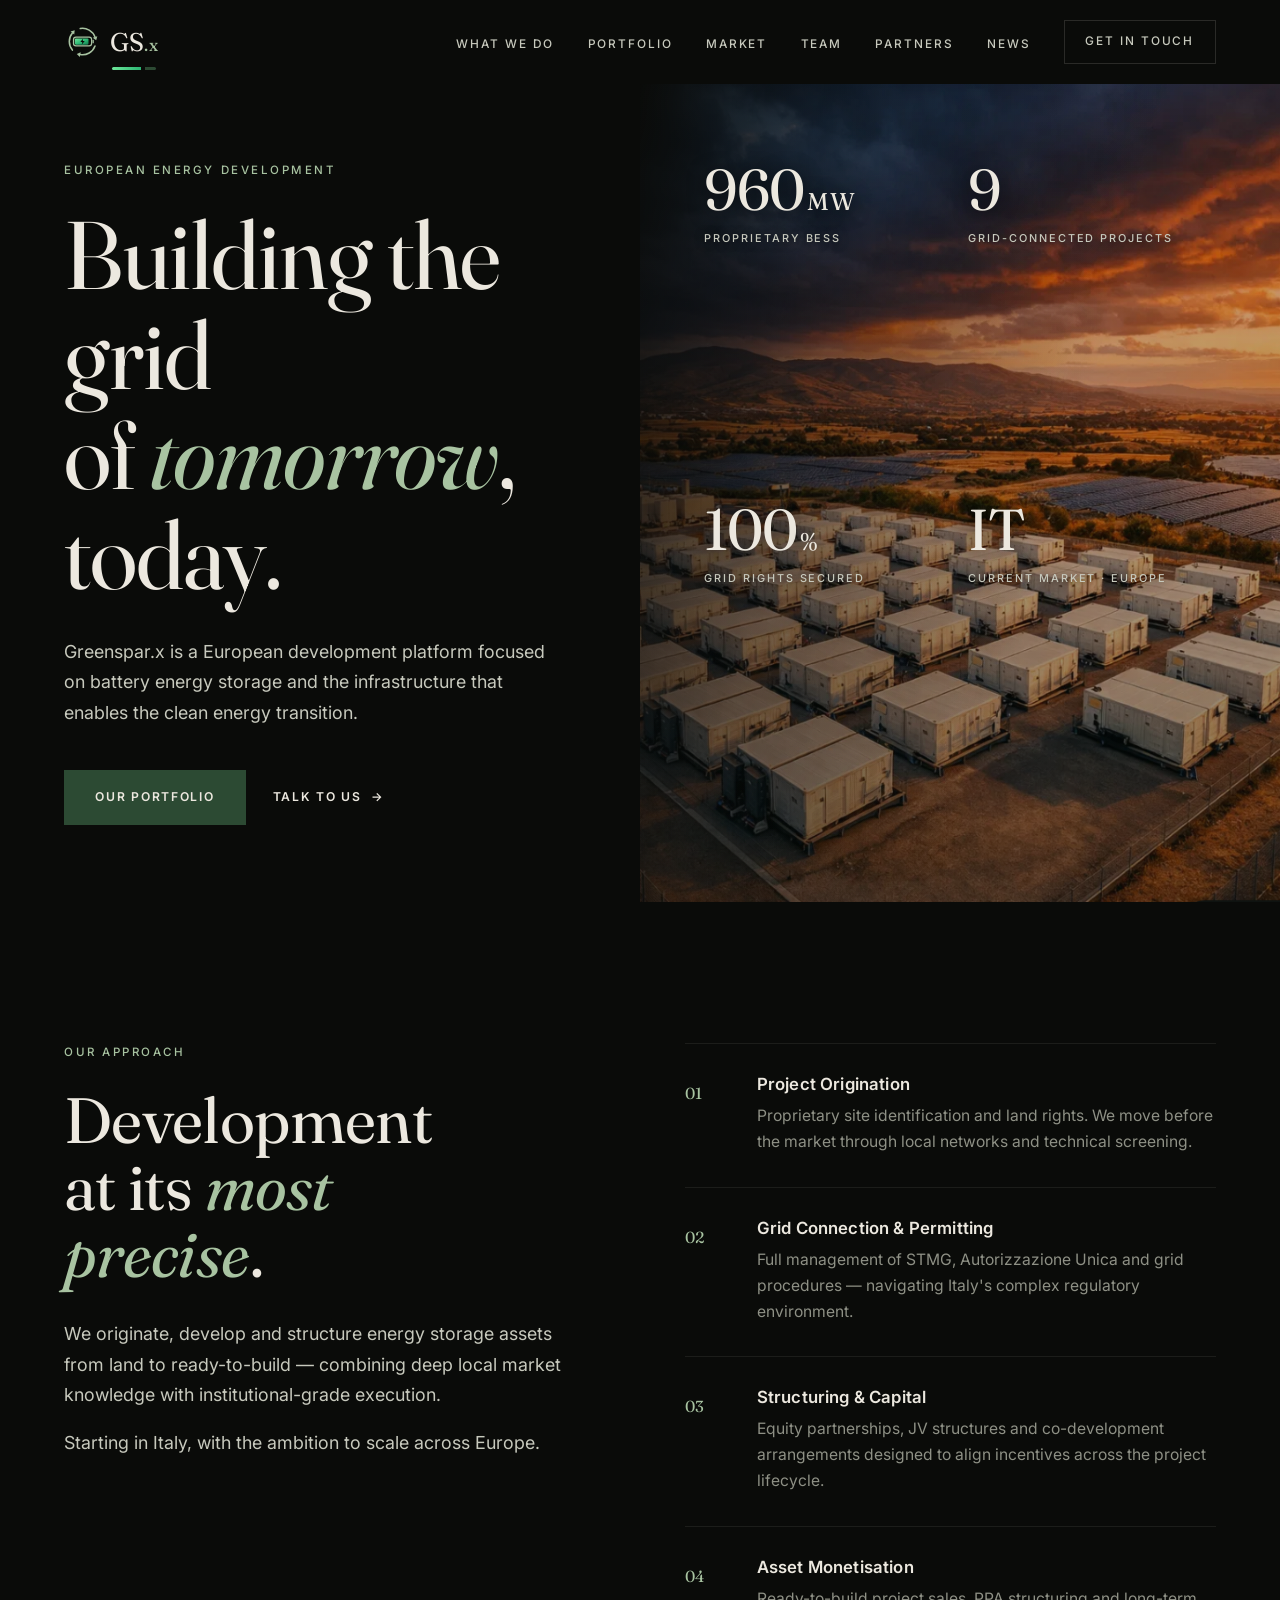
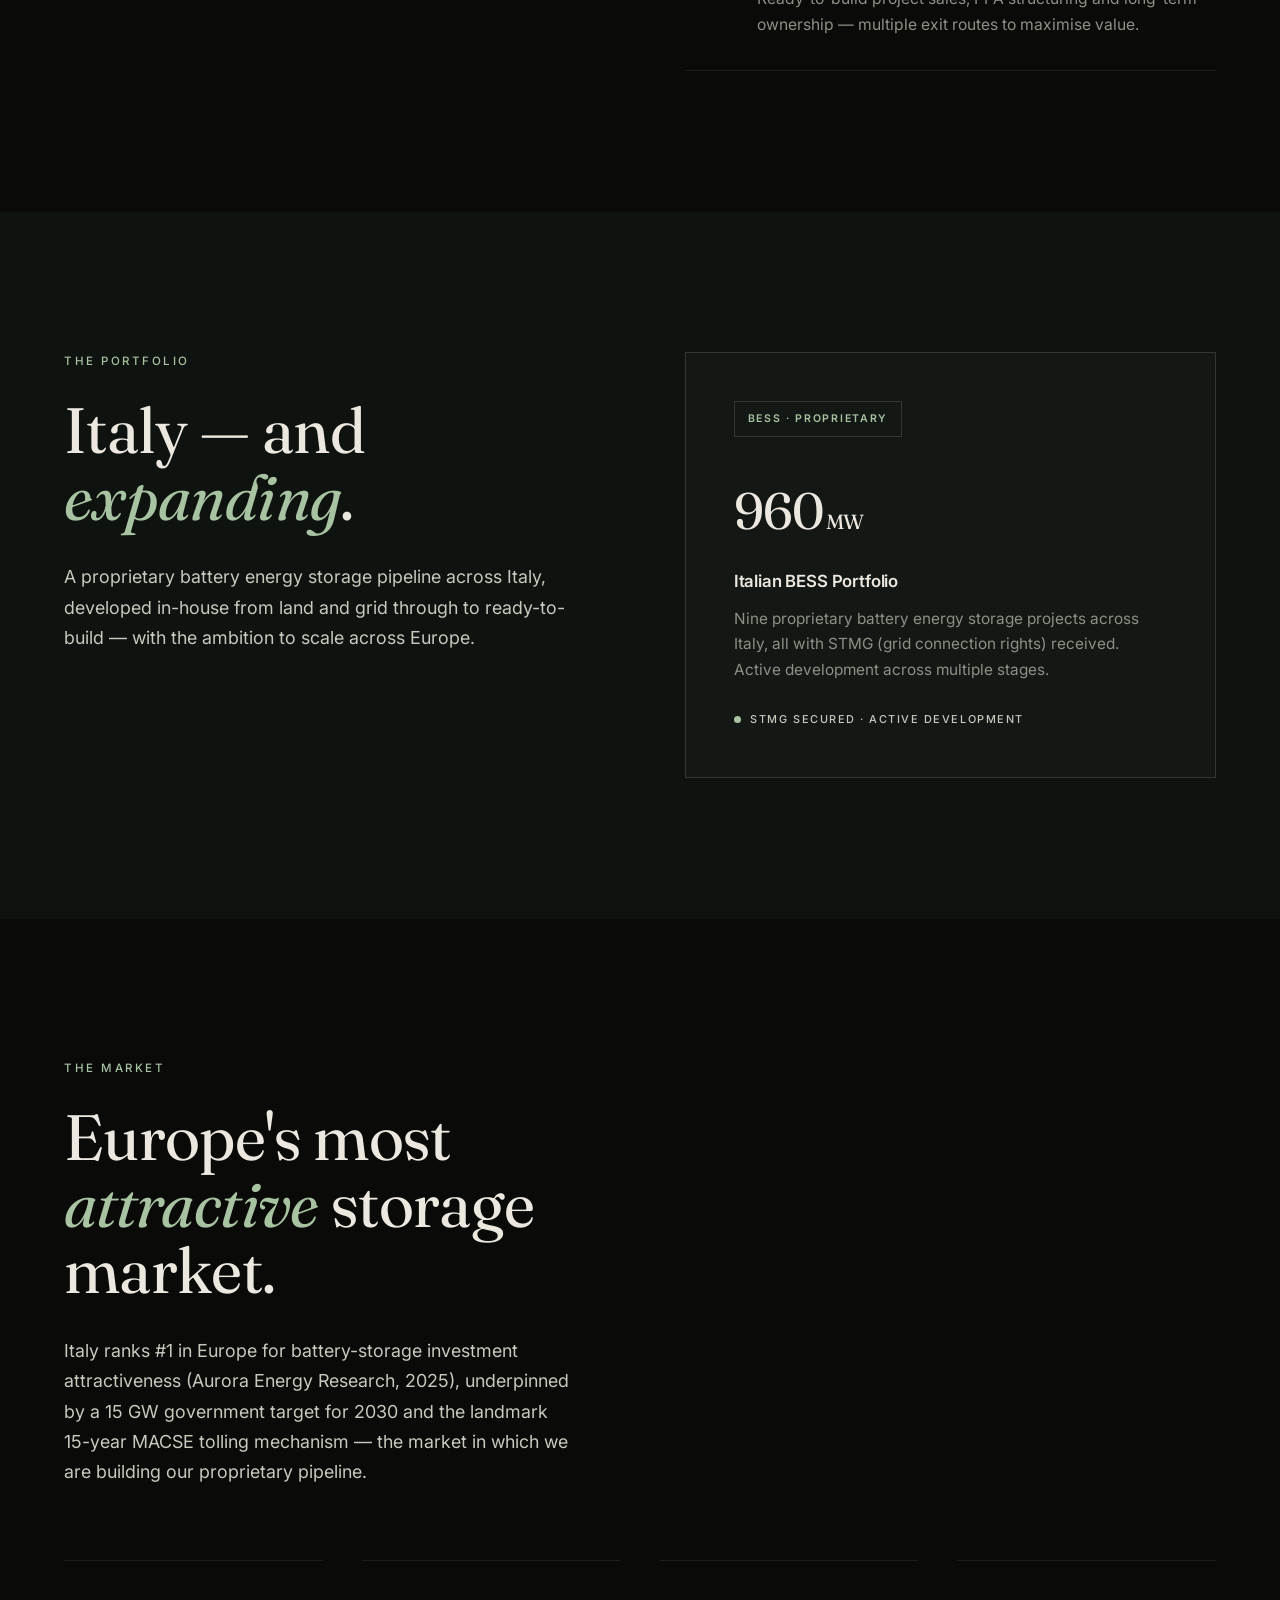
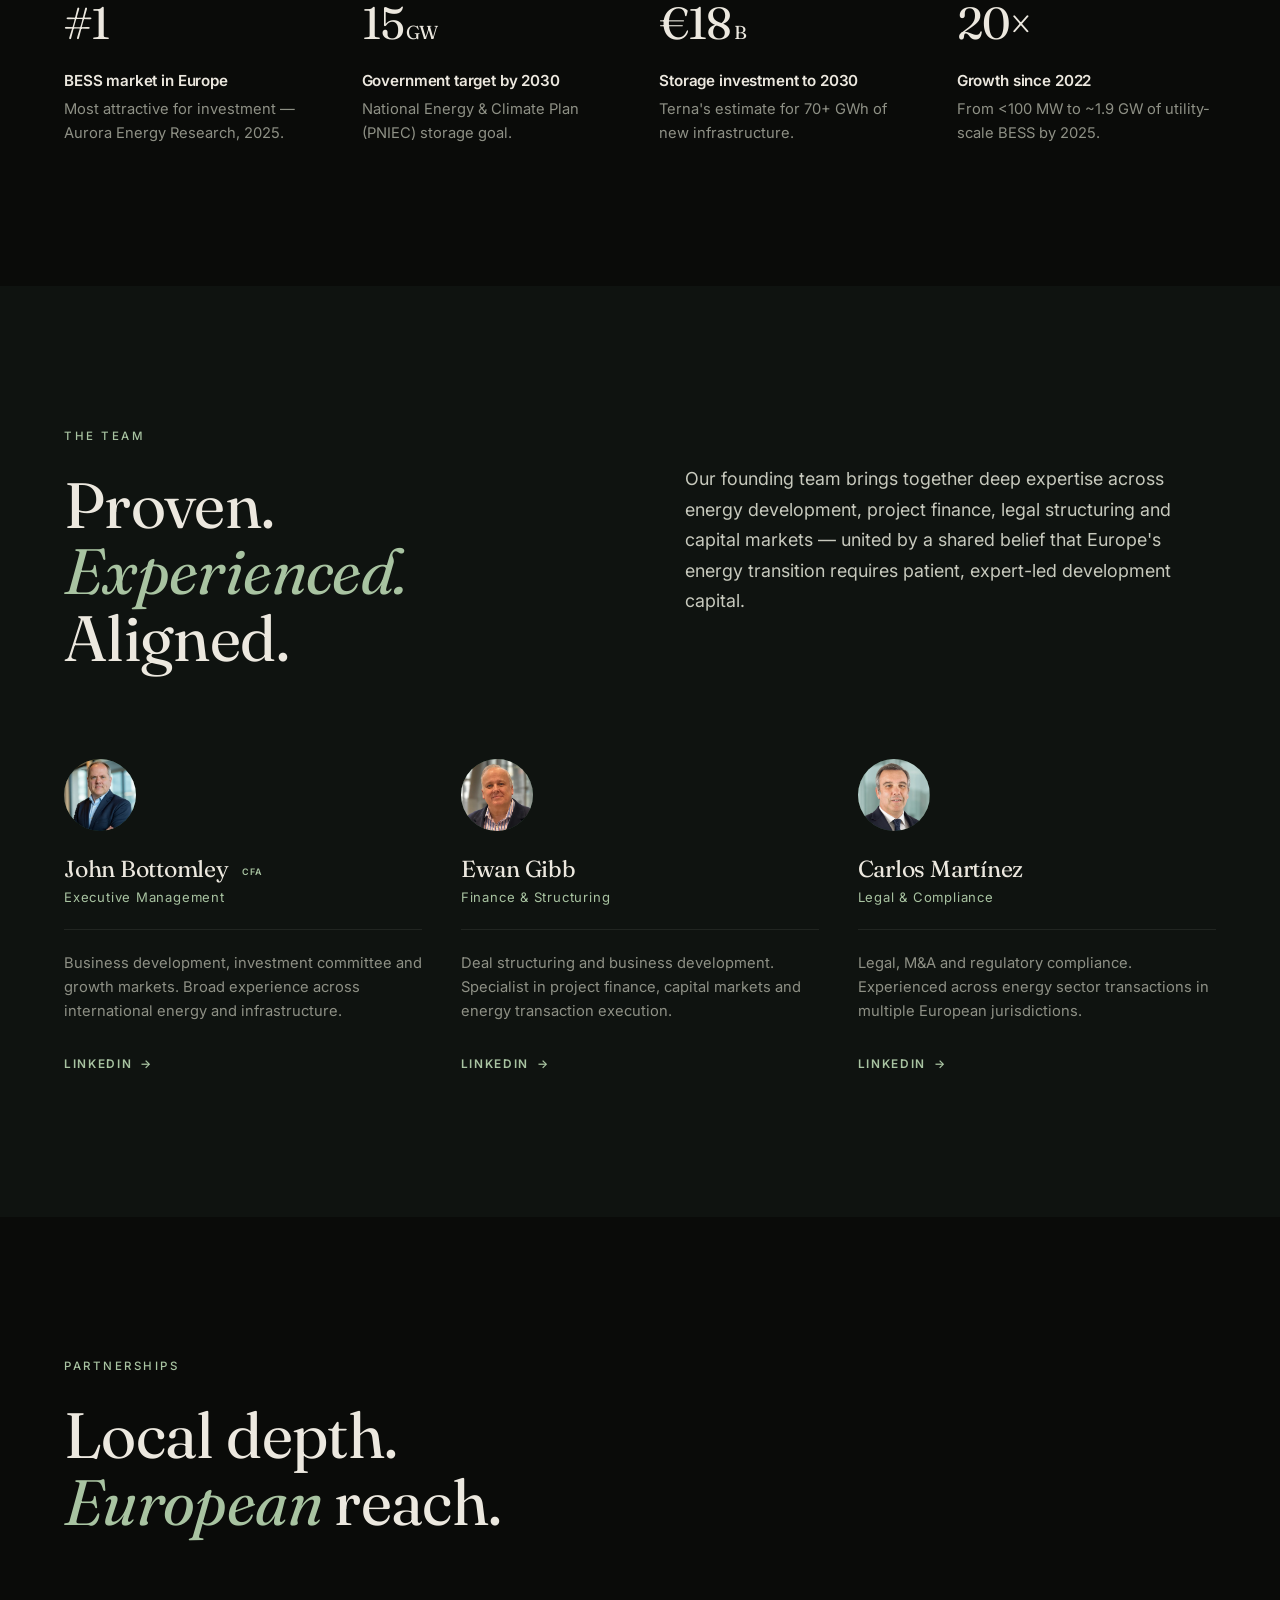
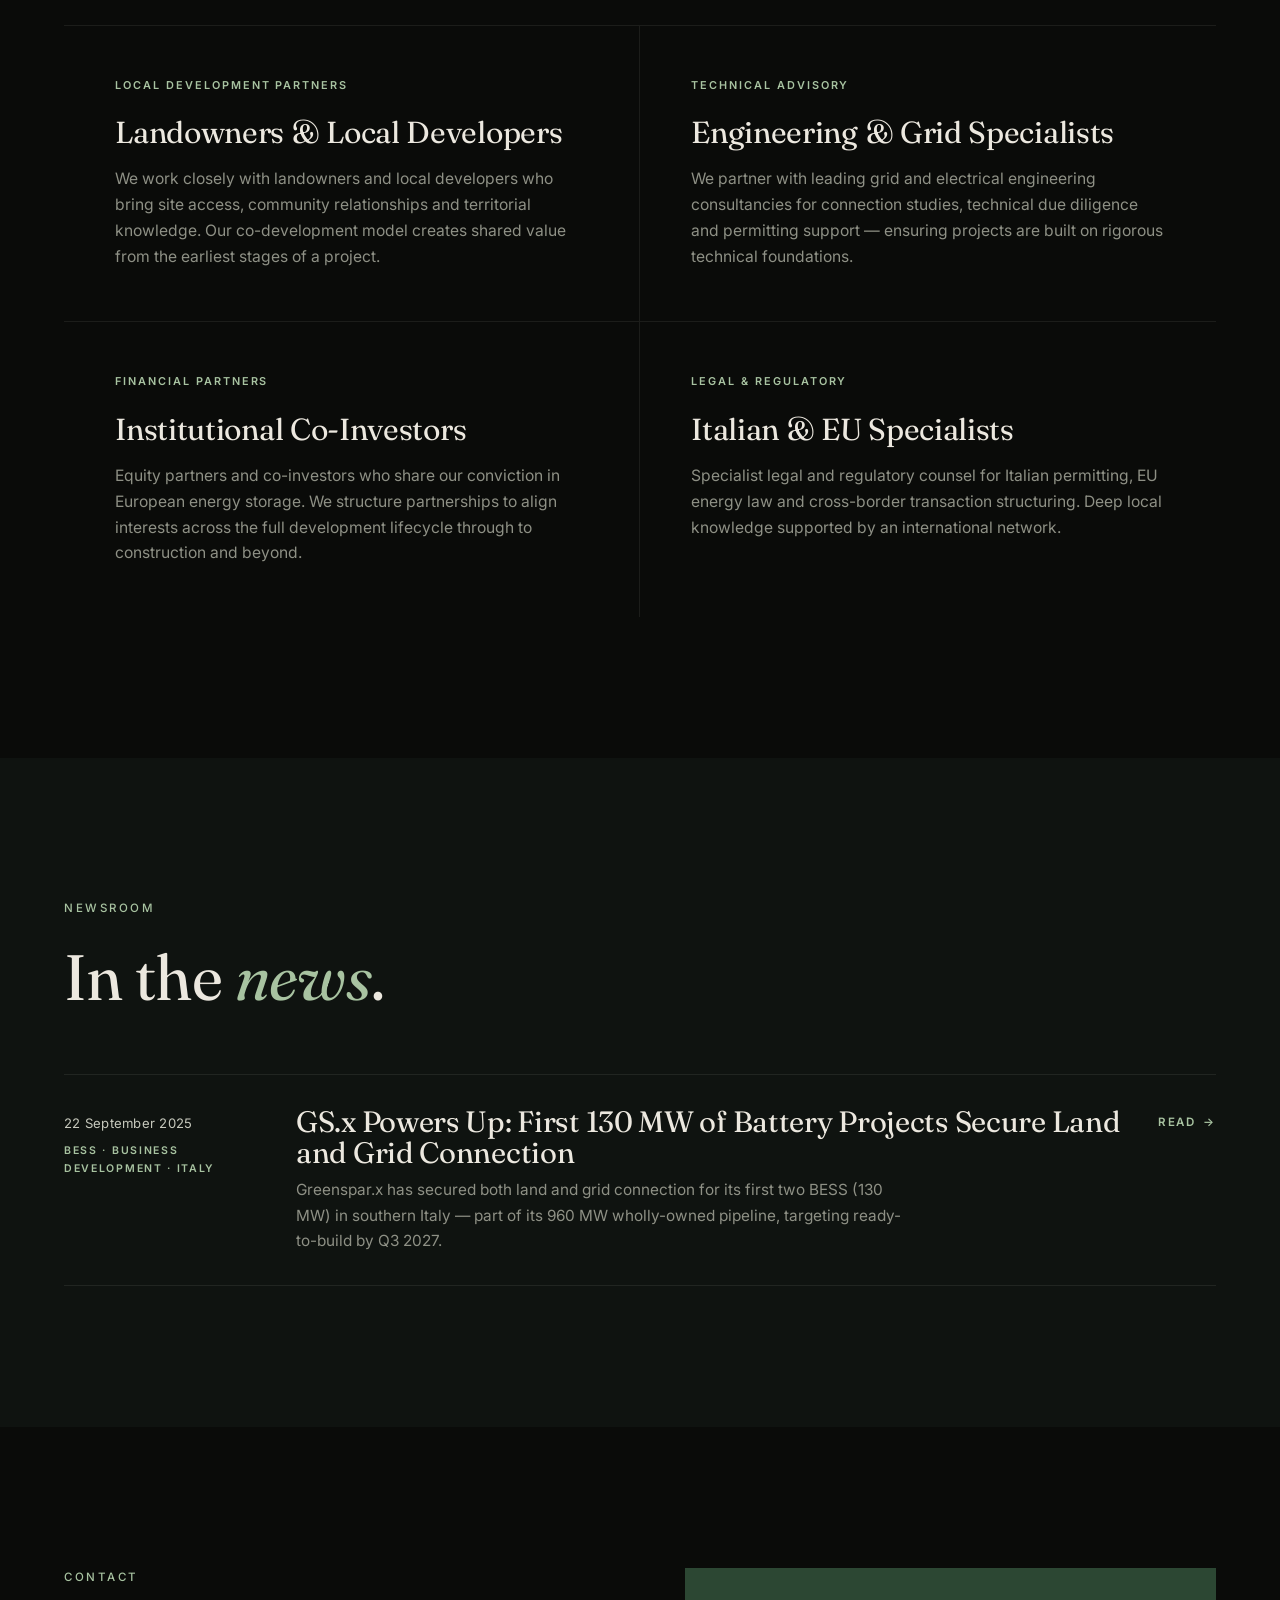
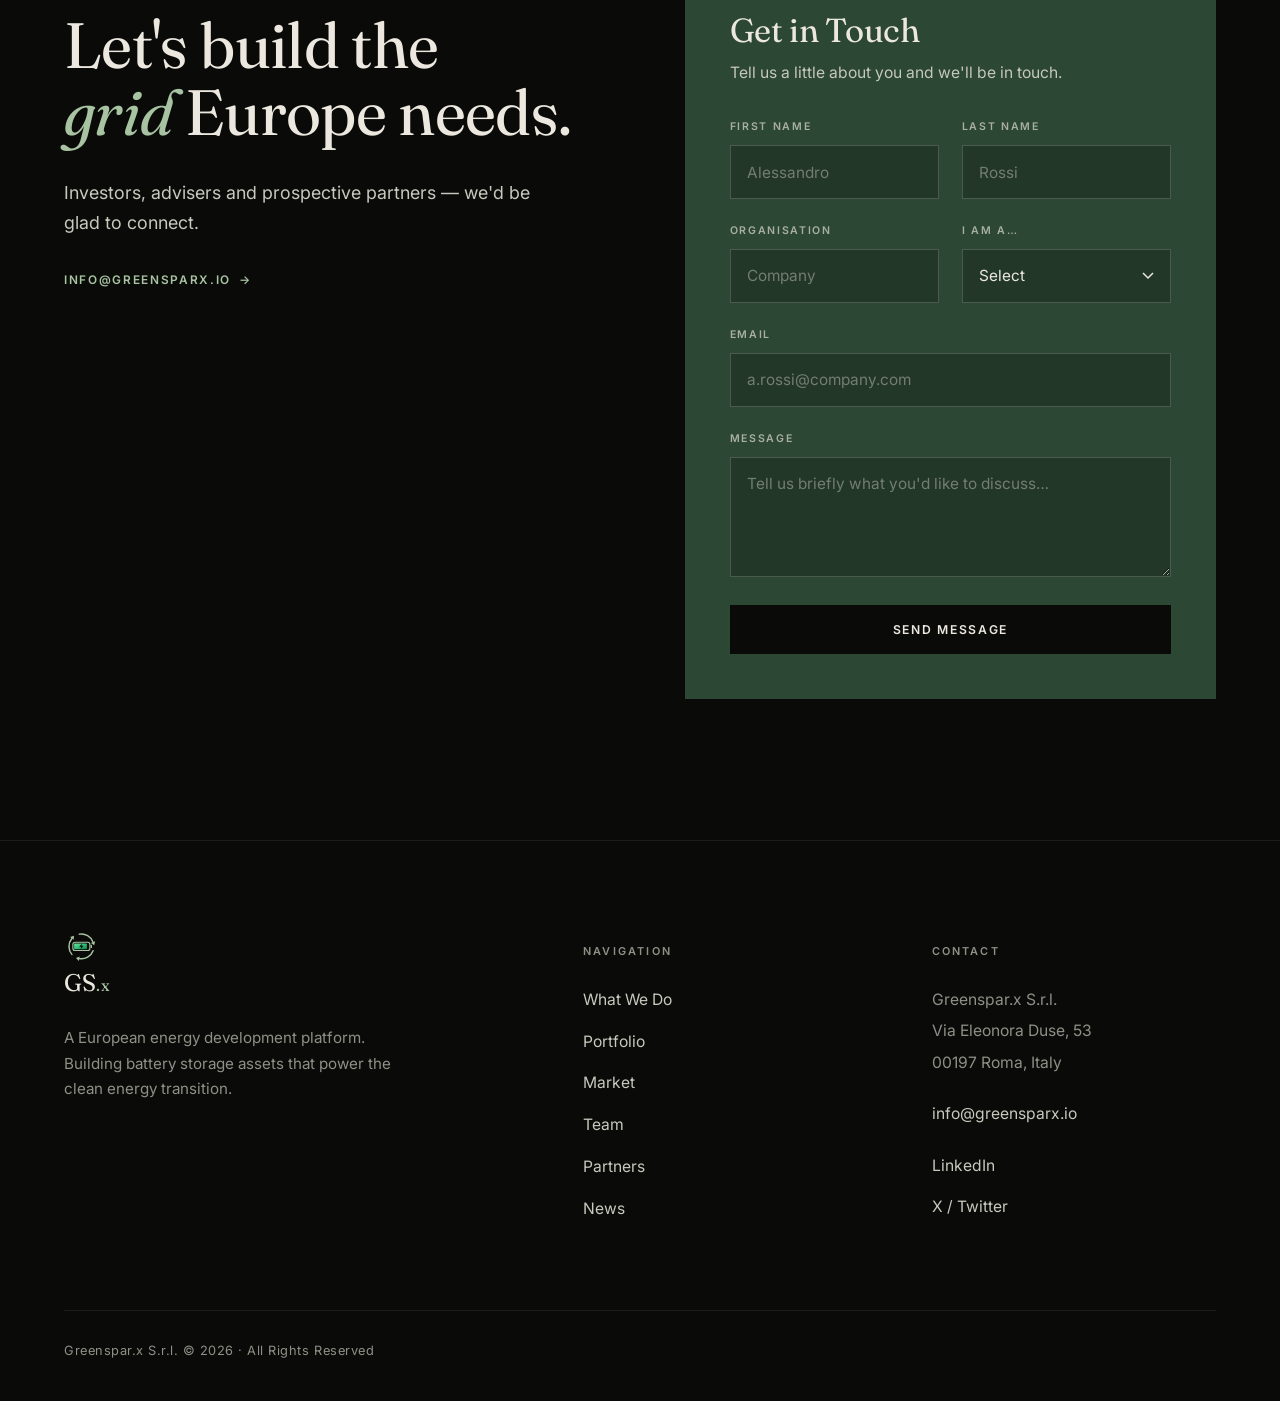
==== commit 48b0636e: "Go English-only for now; add CNAME for greensparx.io - Remove language auto-detect/redirect script, " ====
--- a/index-it.html
+++ b/index-it.html
@@ -2,6 +2,7 @@
 <html lang="it">
 <head>
   <meta charset="UTF-8" />
+  <meta name="robots" content="noindex,follow" />
   <meta name="viewport" content="width=device-width, initial-scale=1.0" />
   <script>
   /* Language: remember choice (localStorage) + auto-detect on first visit. */
@@ -42,6 +43,8 @@
   <link rel="preconnect" href="https://fonts.gstatic.com" crossorigin />
   <link href="https://fonts.googleapis.com/css2?family=Fraunces:ital,opsz,wght@0,9..144,300..600;1,9..144,300..500&family=Inter:wght@400;500;600&display=swap" rel="stylesheet" />
   <link rel="icon" type="image/svg+xml" href="assets/favicon.svg" />
+  <link rel="alternate icon" href="assets/favicon-32.png" sizes="32x32" type="image/png" />
+  <link rel="apple-touch-icon" href="assets/apple-touch-icon.png" />
   <link rel="stylesheet" href="css/styles.css" />
 </head>
 <body>
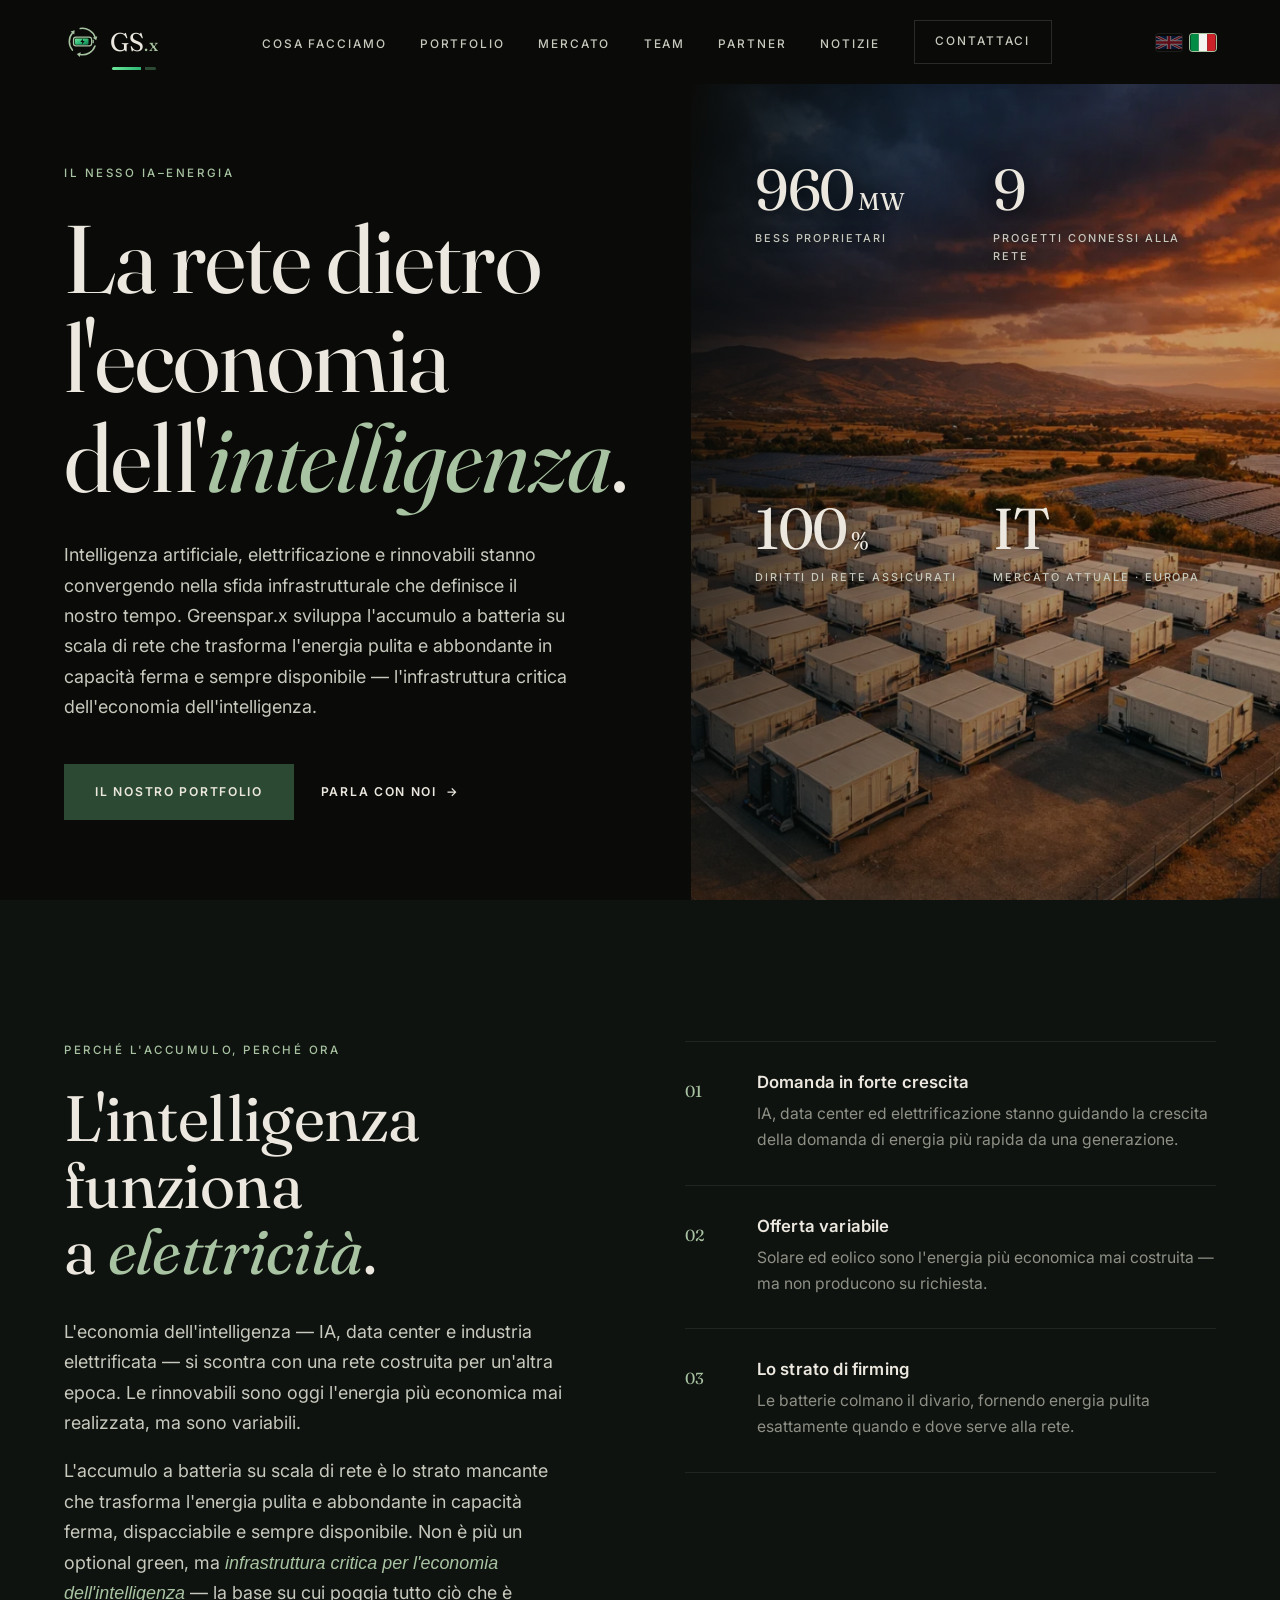
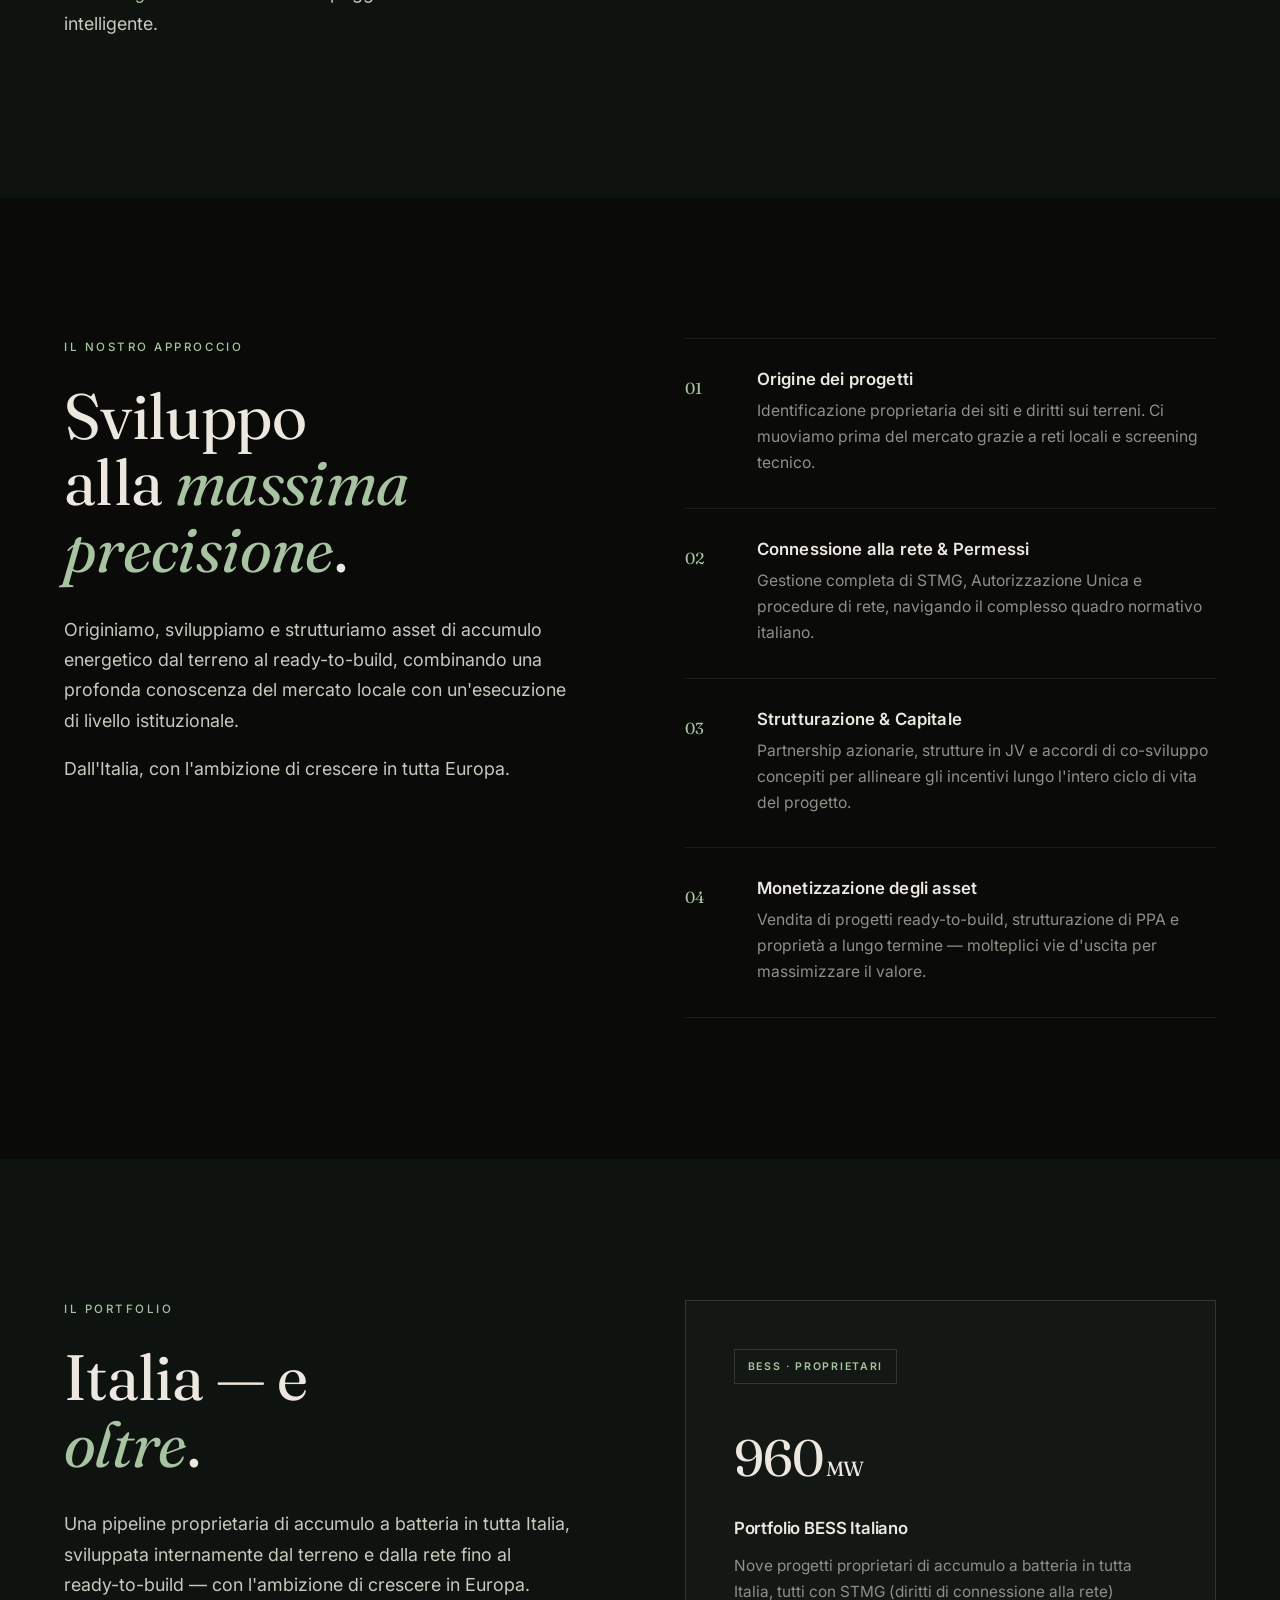
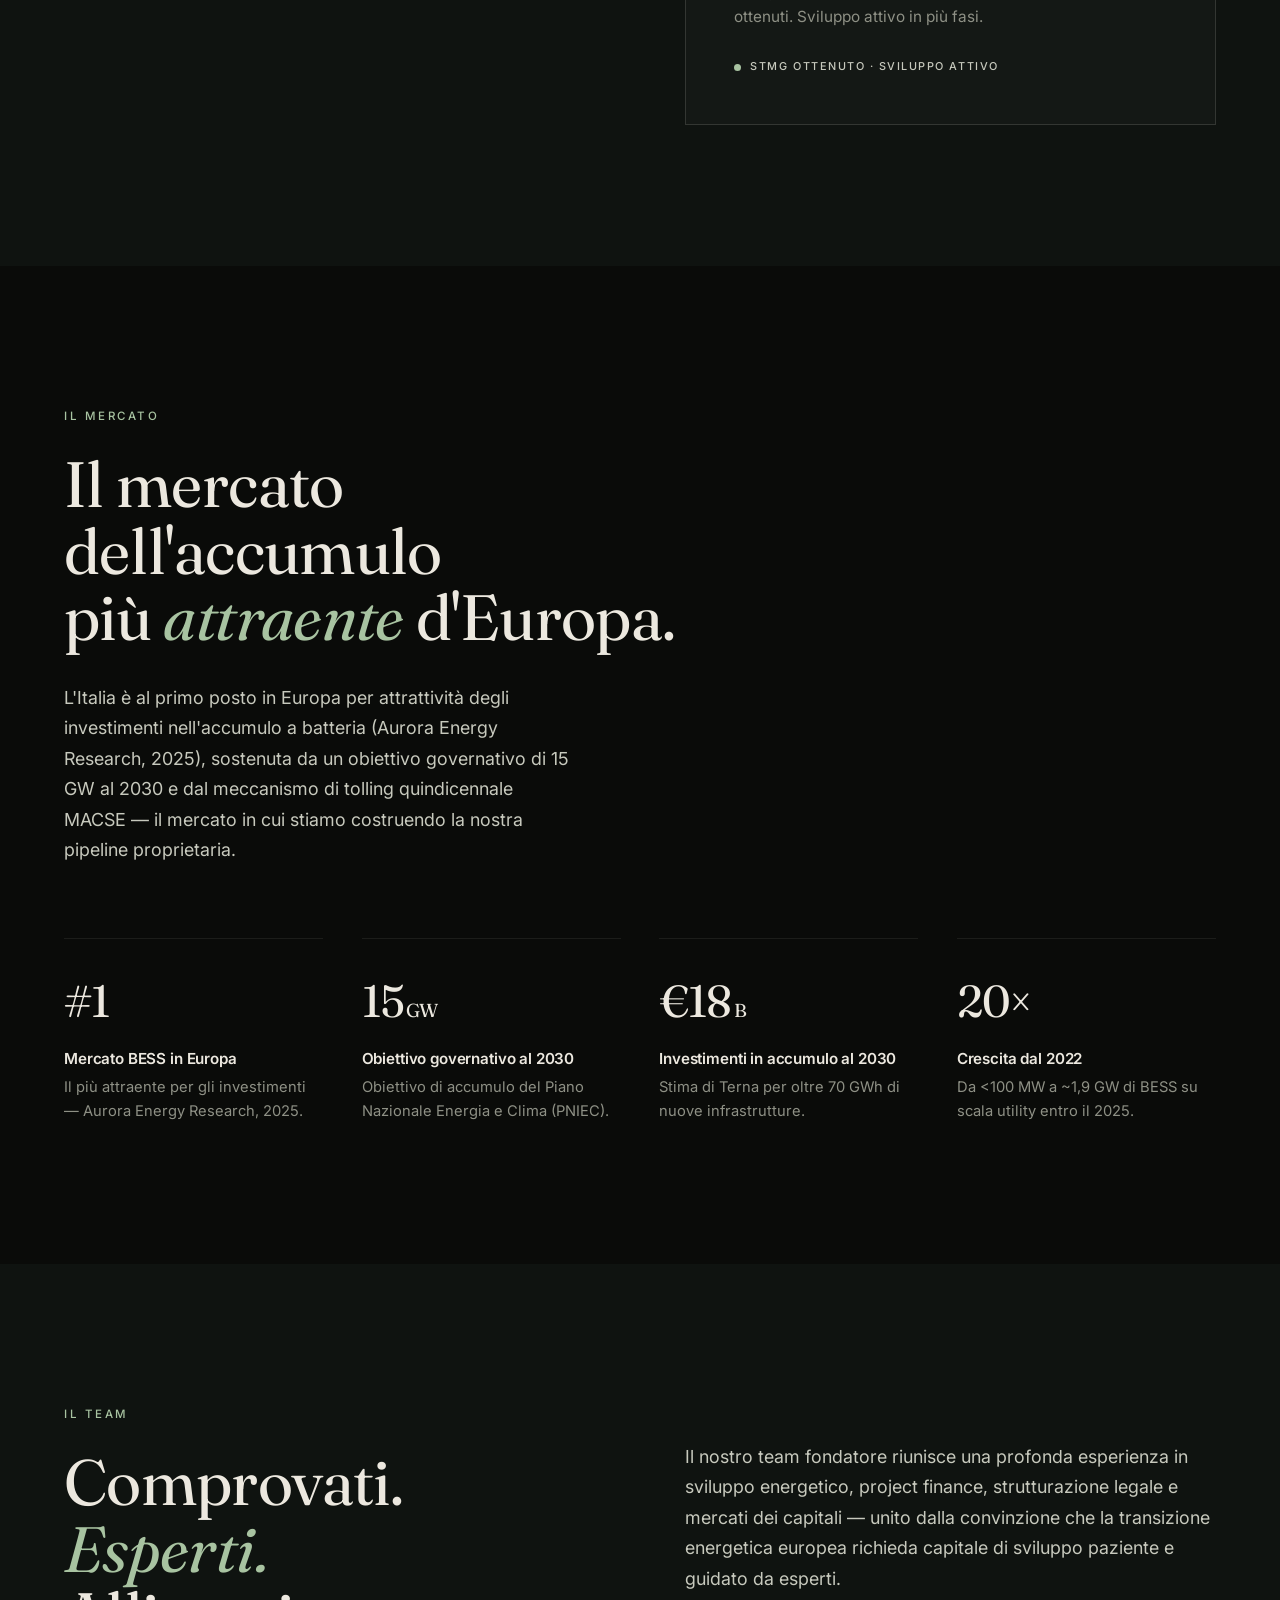
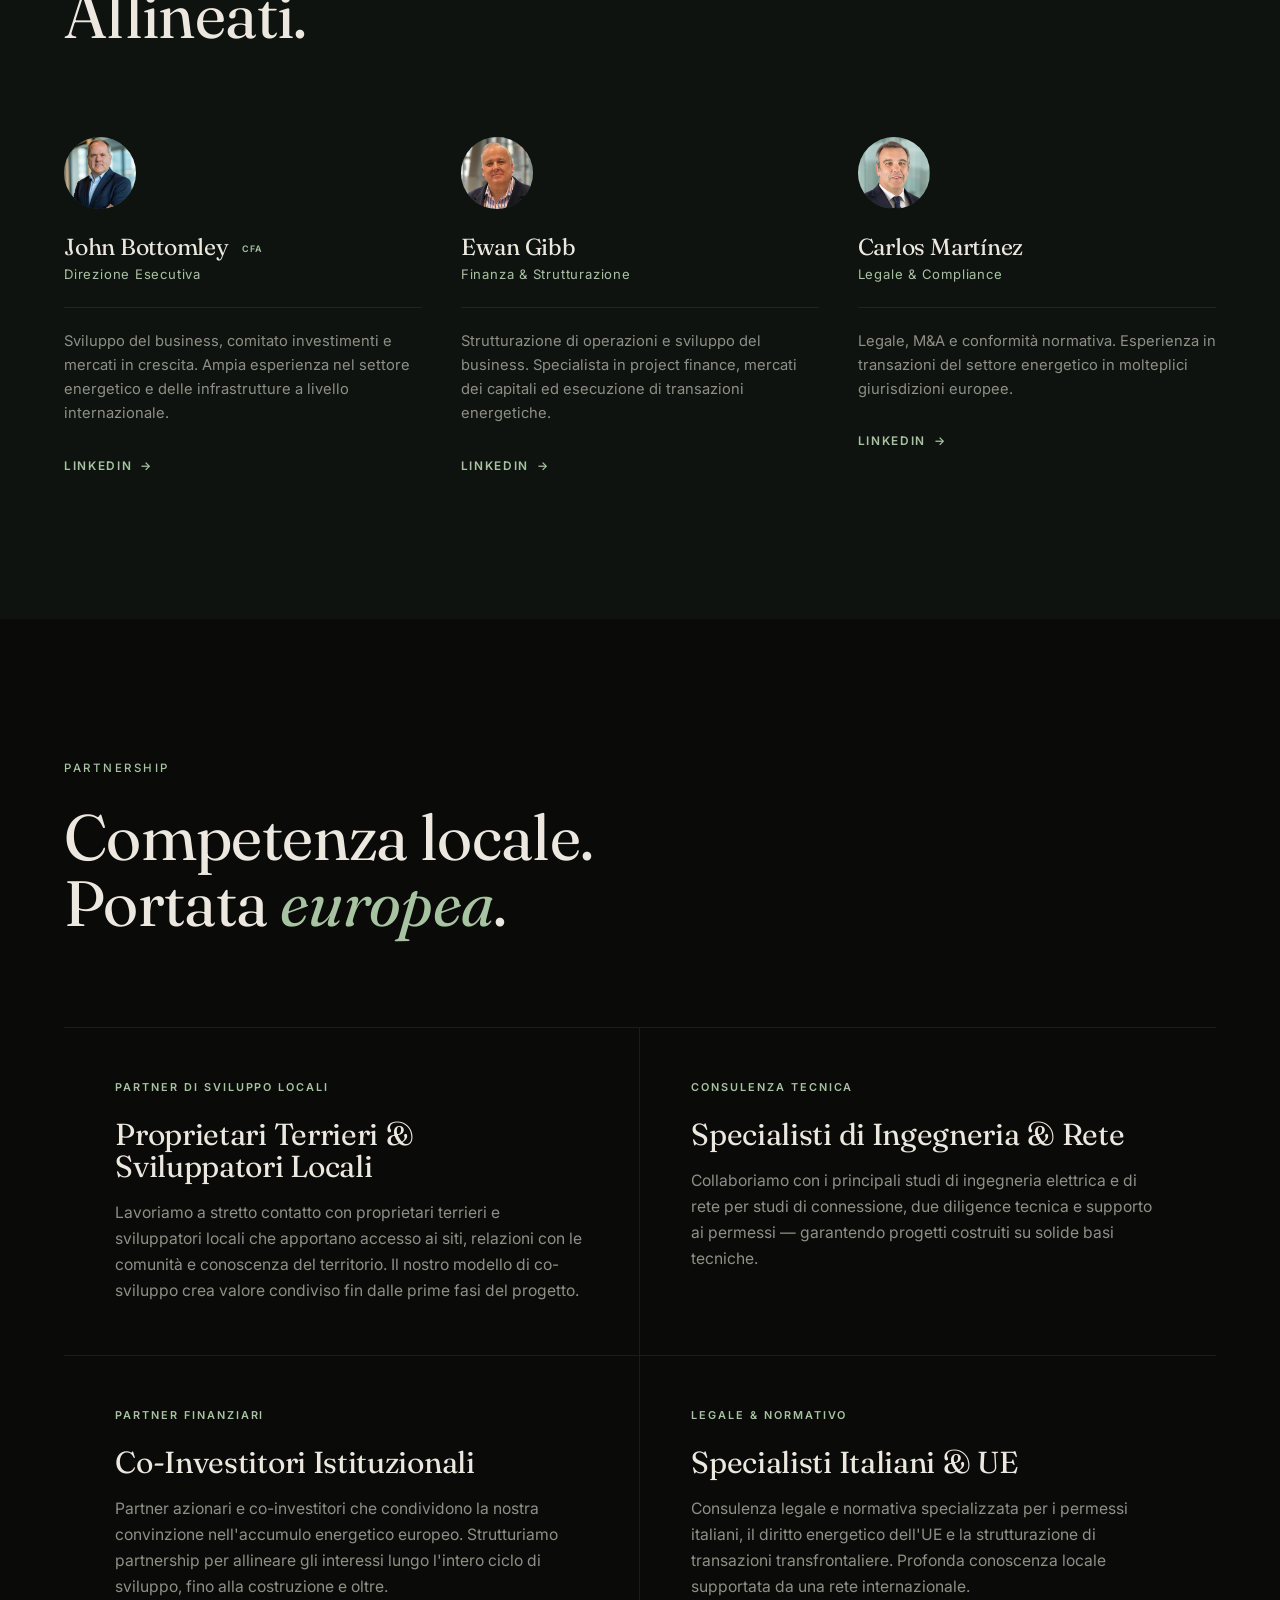
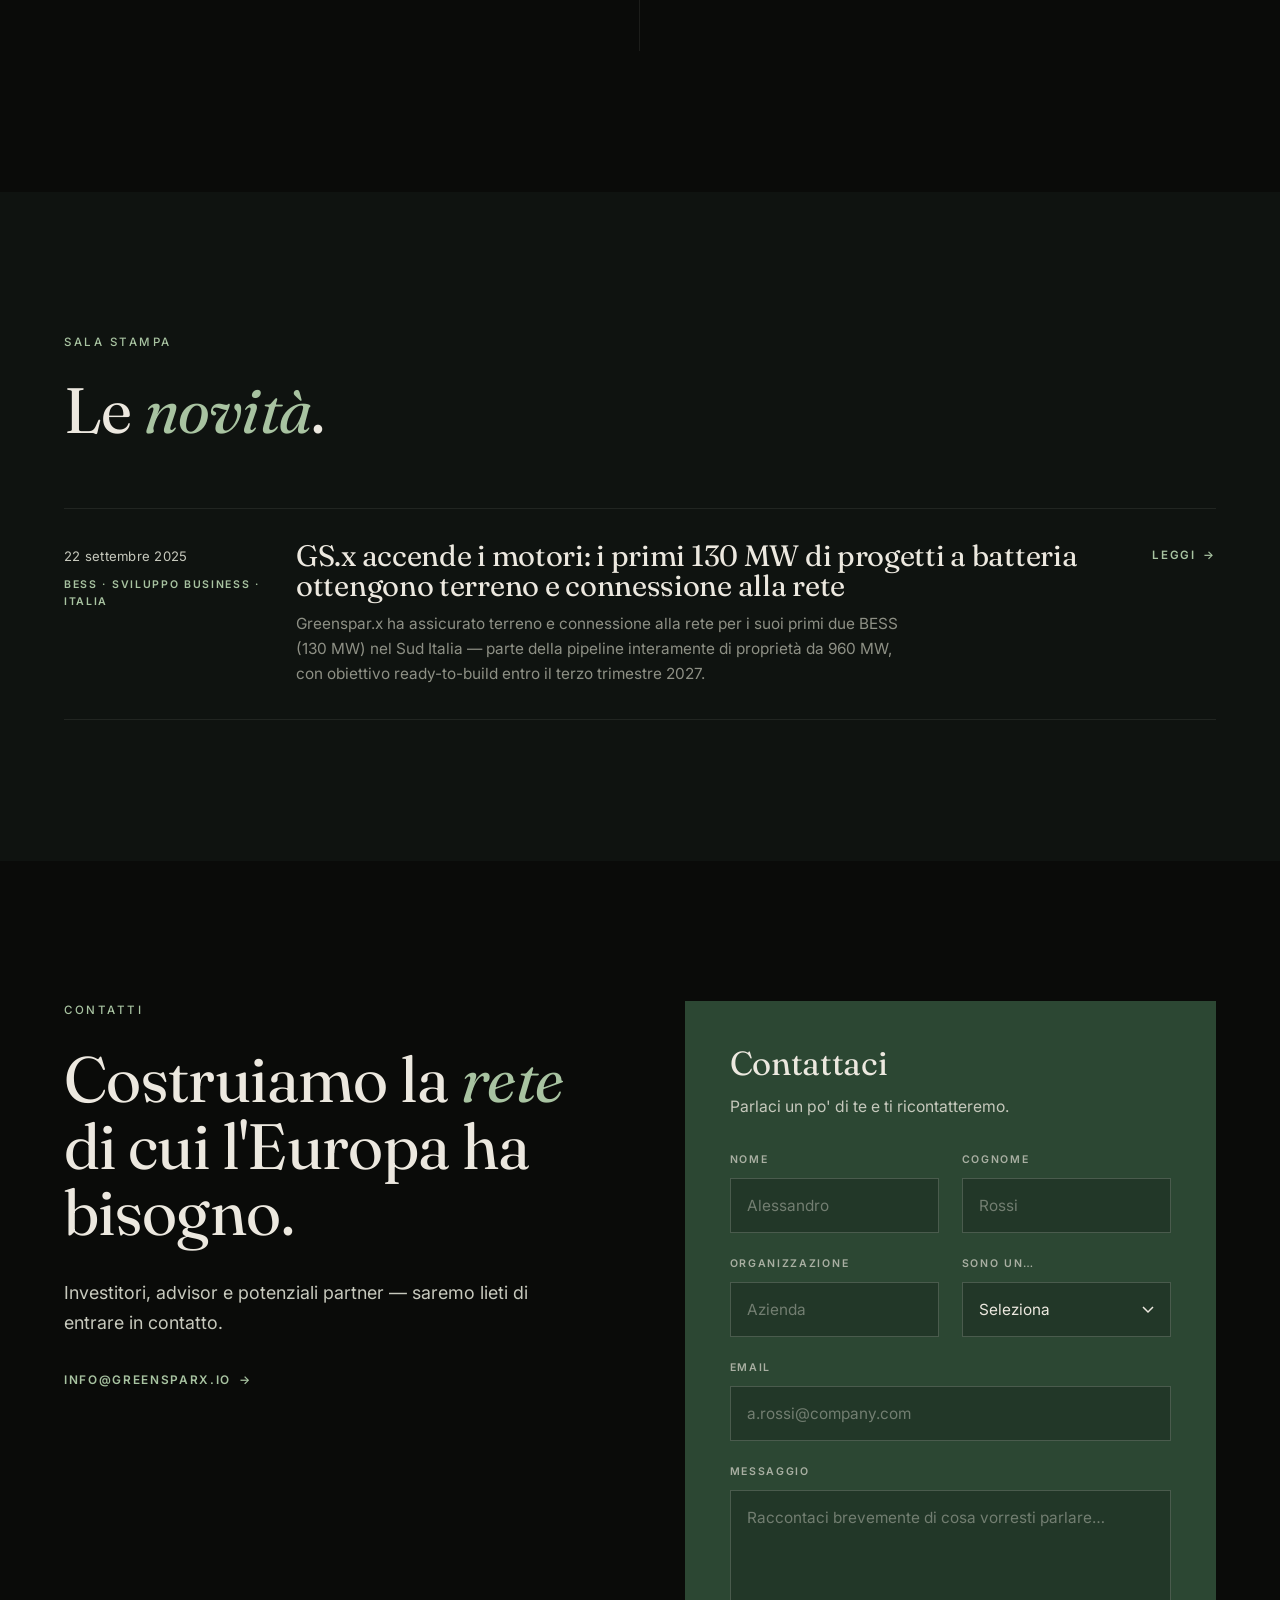
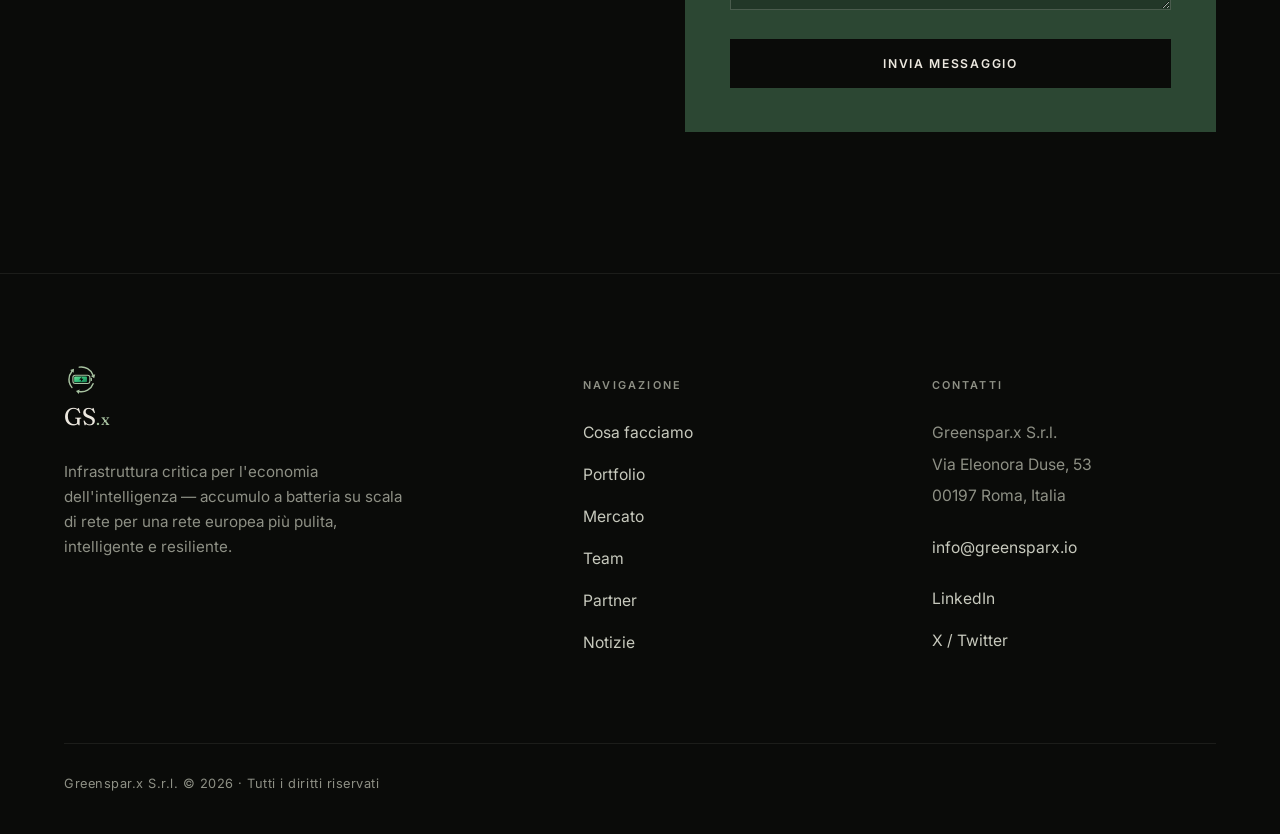
==== commit a27f78e8: "Italian page: match the AI-energy-nexus reframe (hero, thesis, count-up, meta, footer); drop auto-re" ====
--- a/index-it.html
+++ b/index-it.html
@@ -4,37 +4,10 @@
   <meta charset="UTF-8" />
   <meta name="robots" content="noindex,follow" />
   <meta name="viewport" content="width=device-width, initial-scale=1.0" />
-  <script>
-  /* Language: remember choice (localStorage) + auto-detect on first visit. */
-  (function(){
-    try{
-      var KEY='gsx-lang';
-      var cur=(document.documentElement.lang||'en').slice(0,2).toLowerCase();
-      var ls; try{ls=window.localStorage;}catch(_){ls=null;}
-      // Persist explicit flag clicks (delegated so it works before body parses)
-      document.addEventListener('click',function(e){
-        var t=e.target,a=t&&t.closest?t.closest('a.lang'):null;
-        if(a&&ls){var hl=(a.getAttribute('hreflang')||'').slice(0,2).toLowerCase();if(hl){try{ls.setItem(KEY,hl);}catch(_){}}}
-      });
-      var pref=null; if(ls){try{pref=ls.getItem(KEY);}catch(_){}}
-      var desired;
-      if(pref==='it'||pref==='en'){desired=pref;}
-      else if(sessionStorage.getItem('gsx-auto')){desired=cur;}
-      else{
-        var L=(navigator.languages&&navigator.languages.length)?navigator.languages:[navigator.language||navigator.userLanguage||'en'];
-        desired=L.some(function(l){return (l||'').toLowerCase().indexOf('it')===0;})?'it':'en';
-        try{sessionStorage.setItem('gsx-auto','1');}catch(_){}
-      }
-      if(desired!==cur){
-        window.location.replace((desired==='it'?'index-it.html':'index.html')+window.location.hash);
-      }
-    }catch(e){}
-  })();
-  </script>
-  <title>GS.x — Greenspar.x · Sviluppo Energetico Europeo</title>
-  <meta name="description" content="Greenspar.x (GS.x) è una piattaforma europea di sviluppo focalizzata sull&#39;accumulo di energia a batteria e sulle infrastrutture che abilitano la transizione verso l&#39;energia pulita. Costruiamo la rete di domani, oggi." />
-  <meta property="og:title" content="GS.x — Costruiamo la rete di domani, oggi." />
-  <meta property="og:description" content="Piattaforma europea di sviluppo focalizzata sull&#39;accumulo di energia a batteria. Pipeline BESS proprietaria da 960 MW in Italia, con diritti di rete assicurati. Dall&#39;Italia, verso tutta Europa." />
+  <title>GS.x — Infrastruttura critica per l&#39;economia dell&#39;intelligenza</title>
+  <meta name="description" content="Greenspar.x (GS.x) sviluppa sistemi di accumulo a batteria su scala di rete in Italia — l&#39;infrastruttura critica che alimenta l&#39;economia dell&#39;intelligenza e una rete europea più pulita, intelligente e resiliente." />
+  <meta property="og:title" content="GS.x — La rete dietro l&#39;economia dell&#39;intelligenza." />
+  <meta property="og:description" content="L&#39;economia dell&#39;intelligenza funziona a elettricità. Greenspar.x sviluppa l&#39;accumulo a batteria su scala di rete che trasforma l&#39;energia pulita e abbondante in capacità ferma e sempre disponibile — infrastruttura critica per l&#39;era dell&#39;IA. Pipeline BESS proprietaria da 960 MW in Italia." />
   <meta property="og:type" content="website" />
   <link rel="alternate" hreflang="en" href="index.html" />
   <link rel="alternate" hreflang="it" href="index-it.html" />
@@ -75,9 +48,9 @@
     <section class="hero">
       <div class="hero-grid">
         <div class="hero-copy container-left">
-          <p class="eyebrow reveal in">Sviluppo Energetico Europeo</p>
-          <h1 class="h-hero reveal in">Costruiamo la rete<br>di <em>domani</em>,<br>oggi.</h1>
-          <p class="lede reveal in">Greenspar.x è una piattaforma europea di sviluppo focalizzata sull&#39;accumulo di energia a batteria e sulle infrastrutture che abilitano la transizione verso l&#39;energia pulita.</p>
+          <p class="eyebrow reveal in">Il nesso IA&ndash;energia</p>
+          <h1 class="h-hero reveal in">La rete dietro<br>l&#39;economia<br>dell&#39;<em>intelligenza</em>.</h1>
+          <p class="lede reveal in">Intelligenza artificiale, elettrificazione e rinnovabili stanno convergendo nella sfida infrastrutturale che definisce il nostro tempo. Greenspar.x sviluppa l&#39;accumulo a batteria su scala di rete che trasforma l&#39;energia pulita e abbondante in capacità ferma e sempre disponibile &mdash; l&#39;infrastruttura critica dell&#39;economia dell&#39;intelligenza.</p>
           <div class="hero-actions reveal in">
             <a href="#portfolio" class="btn btn--solid">Il nostro portfolio</a>
             <a href="#contact" class="btn btn--text">Parla con noi <span class="arrow">&rarr;</span></a>
@@ -88,21 +61,48 @@
           <div class="hero-photo"></div>
           <div class="hero-stats">
             <div class="hstat">
-              <div class="num figure">960<span class="u">MW</span></div>
+              <div class="num figure"><span class="count" data-to="960">960</span><span class="u">MW</span></div>
               <div class="cap">BESS proprietari</div>
             </div>
             <div class="hstat">
-              <div class="num figure">9</div>
+              <div class="num figure"><span class="count" data-to="9">9</span></div>
               <div class="cap">Progetti connessi alla rete</div>
             </div>
             <div class="hstat">
-              <div class="num figure">100<span class="u">%</span></div>
+              <div class="num figure"><span class="count" data-to="100">100</span><span class="u">%</span></div>
               <div class="cap">Diritti di rete assicurati</div>
             </div>
             <div class="hstat">
               <div class="num figure">IT</div>
               <div class="cap">Mercato attuale · Europa</div>
             </div>
+          </div>
+        </div>
+      </div>
+    </section>
+
+
+    <!-- Thesis: il nesso IA-energia -->
+    <section class="section section--alt" id="thesis">
+      <div class="container split split--top">
+        <div class="section-head reveal">
+          <p class="eyebrow">Perché l&#39;accumulo, perché ora</p>
+          <h2 class="h-section">L&#39;intelligenza funziona<br>a <em>elettricità</em>.</h2>
+          <p class="lede" style="margin-top:2rem">L&#39;economia dell&#39;intelligenza &mdash; IA, data center e industria elettrificata &mdash; si scontra con una rete costruita per un&#39;altra epoca. Le rinnovabili sono oggi l&#39;energia più economica mai realizzata, ma sono variabili.</p>
+          <p class="lede">L&#39;accumulo a batteria su scala di rete è lo strato mancante che trasforma l&#39;energia pulita e abbondante in capacità ferma, dispacciabile e sempre disponibile. Non è più un optional green, ma <em>infrastruttura critica per l&#39;economia dell&#39;intelligenza</em> &mdash; la base su cui poggia tutto ciò che è intelligente.</p>
+        </div>
+        <div class="steps reveal">
+          <div class="step">
+            <div class="idx">01</div>
+            <div><h3>Domanda in forte crescita</h3><p>IA, data center ed elettrificazione stanno guidando la crescita della domanda di energia più rapida da una generazione.</p></div>
+          </div>
+          <div class="step">
+            <div class="idx">02</div>
+            <div><h3>Offerta variabile</h3><p>Solare ed eolico sono l&#39;energia più economica mai costruita &mdash; ma non producono su richiesta.</p></div>
+          </div>
+          <div class="step">
+            <div class="idx">03</div>
+            <div><h3>Lo strato di firming</h3><p>Le batterie colmano il divario, fornendo energia pulita esattamente quando e dove serve alla rete.</p></div>
           </div>
         </div>
       </div>
@@ -290,7 +290,7 @@
         </div>
 
         <div class="news-list reveal">
-          <a class="news-item" href="https://greensparx.io/news/f/gsx-powers-up" target="_blank" rel="noopener">
+          <a class="news-item" href="news-gsx-powers-up.html">
             <div class="news-meta">
               <span class="date">22 settembre 2025</span>
               <span class="cat">BESS · Sviluppo Business · Italia</span>
@@ -321,7 +321,11 @@
           <div class="form-panel">
             <h3>Contattaci</h3>
             <p class="intro">Parlaci un po&#39; di te e ti ricontatteremo.</p>
-            <form data-contact-form novalidate>
+            <form data-contact-form action="https://formsubmit.co/info@greensparx.io" method="POST" novalidate>
+              <input type="hidden" name="_subject" value="New enquiry from greensparx.io" />
+              <input type="hidden" name="_captcha" value="false" />
+              <input type="hidden" name="_template" value="table" />
+              <input type="text" name="_honey" style="display:none" tabindex="-1" autocomplete="off" aria-hidden="true" />
               <div class="form-grid">
                 <div class="field">
                   <label for="fname">Nome</label>
@@ -371,7 +375,7 @@
       <div class="footer-top">
         <div class="footer-brand">
           <a class="brand" href="#top"><svg class="brand-icon" viewBox="-84 -84 168 168" xmlns="http://www.w3.org/2000/svg" aria-hidden="true"><defs><linearGradient id="cff" x1="0" y1="0" x2="1" y2="1"><stop offset="0" stop-color="#6ee79a"/><stop offset="0.55" stop-color="#2bb673"/><stop offset="1" stop-color="#127a4d"/></linearGradient></defs><g transform="rotate(0.00)"><path d="M 56.38 20.52 A 60 60 0 0 1 -10.42 59.09" fill="none" stroke="#a8c3a1" stroke-width="7" stroke-linecap="round"/><path d="M -26.18 56.31 L -12.33 69.92 L -8.51 48.26 Z" fill="#a8c3a1"/></g><g transform="rotate(120.00)"><path d="M 56.38 20.52 A 60 60 0 0 1 -10.42 59.09" fill="none" stroke="#a8c3a1" stroke-width="7" stroke-linecap="round"/><path d="M -26.18 56.31 L -12.33 69.92 L -8.51 48.26 Z" fill="#a8c3a1"/></g><g transform="rotate(240.00)"><path d="M 56.38 20.52 A 60 60 0 0 1 -10.42 59.09" fill="none" stroke="#a8c3a1" stroke-width="7" stroke-linecap="round"/><path d="M -26.18 56.31 L -12.33 69.92 L -8.51 48.26 Z" fill="#a8c3a1"/></g><rect x="-35" y="-14" width="62" height="28" rx="5" fill="url(#cff)"/><rect x="-41" y="-20" width="82" height="40" rx="11" fill="none" stroke="#a8c3a1" stroke-width="5.5"/><rect x="45" y="-8" width="6" height="16" rx="3" fill="#a8c3a1"/><path transform="translate(-14.399999999999999,-14.399999999999999) scale(1.2)" fill="#0a0b09" d="M13.5 1 L3.5 13.5 H11 L9 23 L20.5 9.5 H13 Z"/></svg><span class="brand-wm">GS<span class="x">.x</span></span></a>
-          <p>Una piattaforma europea di sviluppo energetico. Costruiamo asset di accumulo a batteria che alimentano la transizione verso l&#39;energia pulita.</p>
+          <p>Infrastruttura critica per l&#39;economia dell&#39;intelligenza &mdash; accumulo a batteria su scala di rete per una rete europea più pulita, intelligente e resiliente.</p>
         </div>
         <div class="footer-col">
           <h4>Navigazione</h4>
--- a/css/styles.css
+++ b/css/styles.css
@@ -336,6 +336,18 @@
 .news-read { font-family: var(--sans); font-size: .72rem; font-weight: 600; letter-spacing: .14em; text-transform: uppercase; color: var(--sage); display: inline-flex; gap: .5rem; align-items: center; white-space: nowrap; padding-top: .35rem; }
 .news-read .arrow { transition: transform var(--transition); }
 .news-item:hover .news-read .arrow { transform: translateX(4px); }
+
+/* ------------------------------ Article (news) -------------------------- */
+.article { padding: clamp(8rem, 12vw, 11rem) 0 clamp(4rem, 8vw, 7rem); }
+.article-wrap { max-width: 760px; margin-inline: auto; }
+.article .breadcrumb { font-size: .8rem; letter-spacing: .04em; color: var(--muted); margin-bottom: 1.4rem; }
+.article .breadcrumb a:hover { color: var(--sage); }
+.article-title { font-family: var(--serif); font-weight: 700; font-size: clamp(2rem, 4.6vw, 3.2rem); line-height: 1.08; letter-spacing: -.01em; margin: .6rem 0 2rem; }
+.prose { font-size: 1.08rem; line-height: 1.8; color: var(--soft); }
+.prose p { margin: 0 0 1.4rem; }
+.prose strong { color: var(--paper); font-weight: 600; }
+.prose h2 { font-family: var(--serif); font-weight: 700; font-size: clamp(1.4rem, 2.6vw, 1.9rem); color: var(--paper); margin: 2.6rem 0 1rem; }
+.article-back { margin-top: 3rem; }
 
 /* ------------------------------ Footer ---------------------------------- */
 .site-footer { border-top: 1px solid var(--line-soft); padding-block: clamp(3.5rem, 7vw, 5.5rem) 2.5rem; }
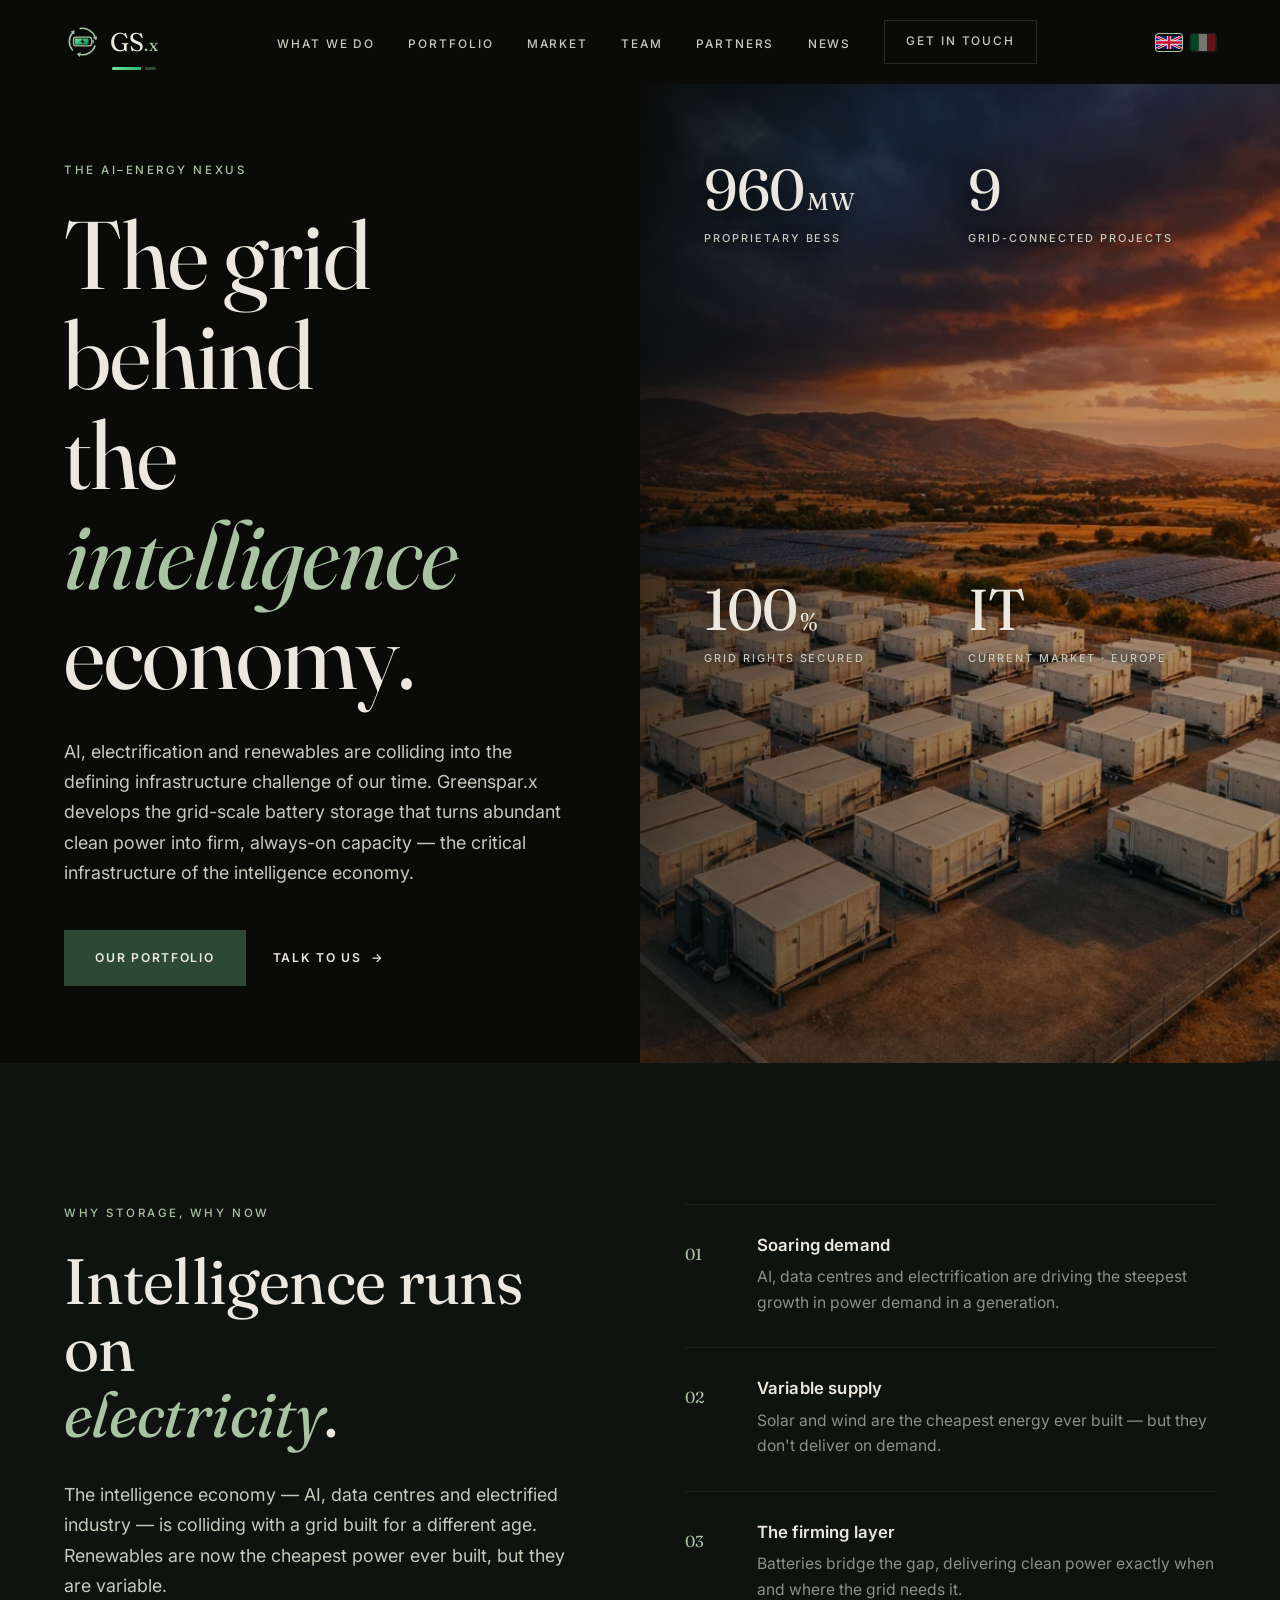
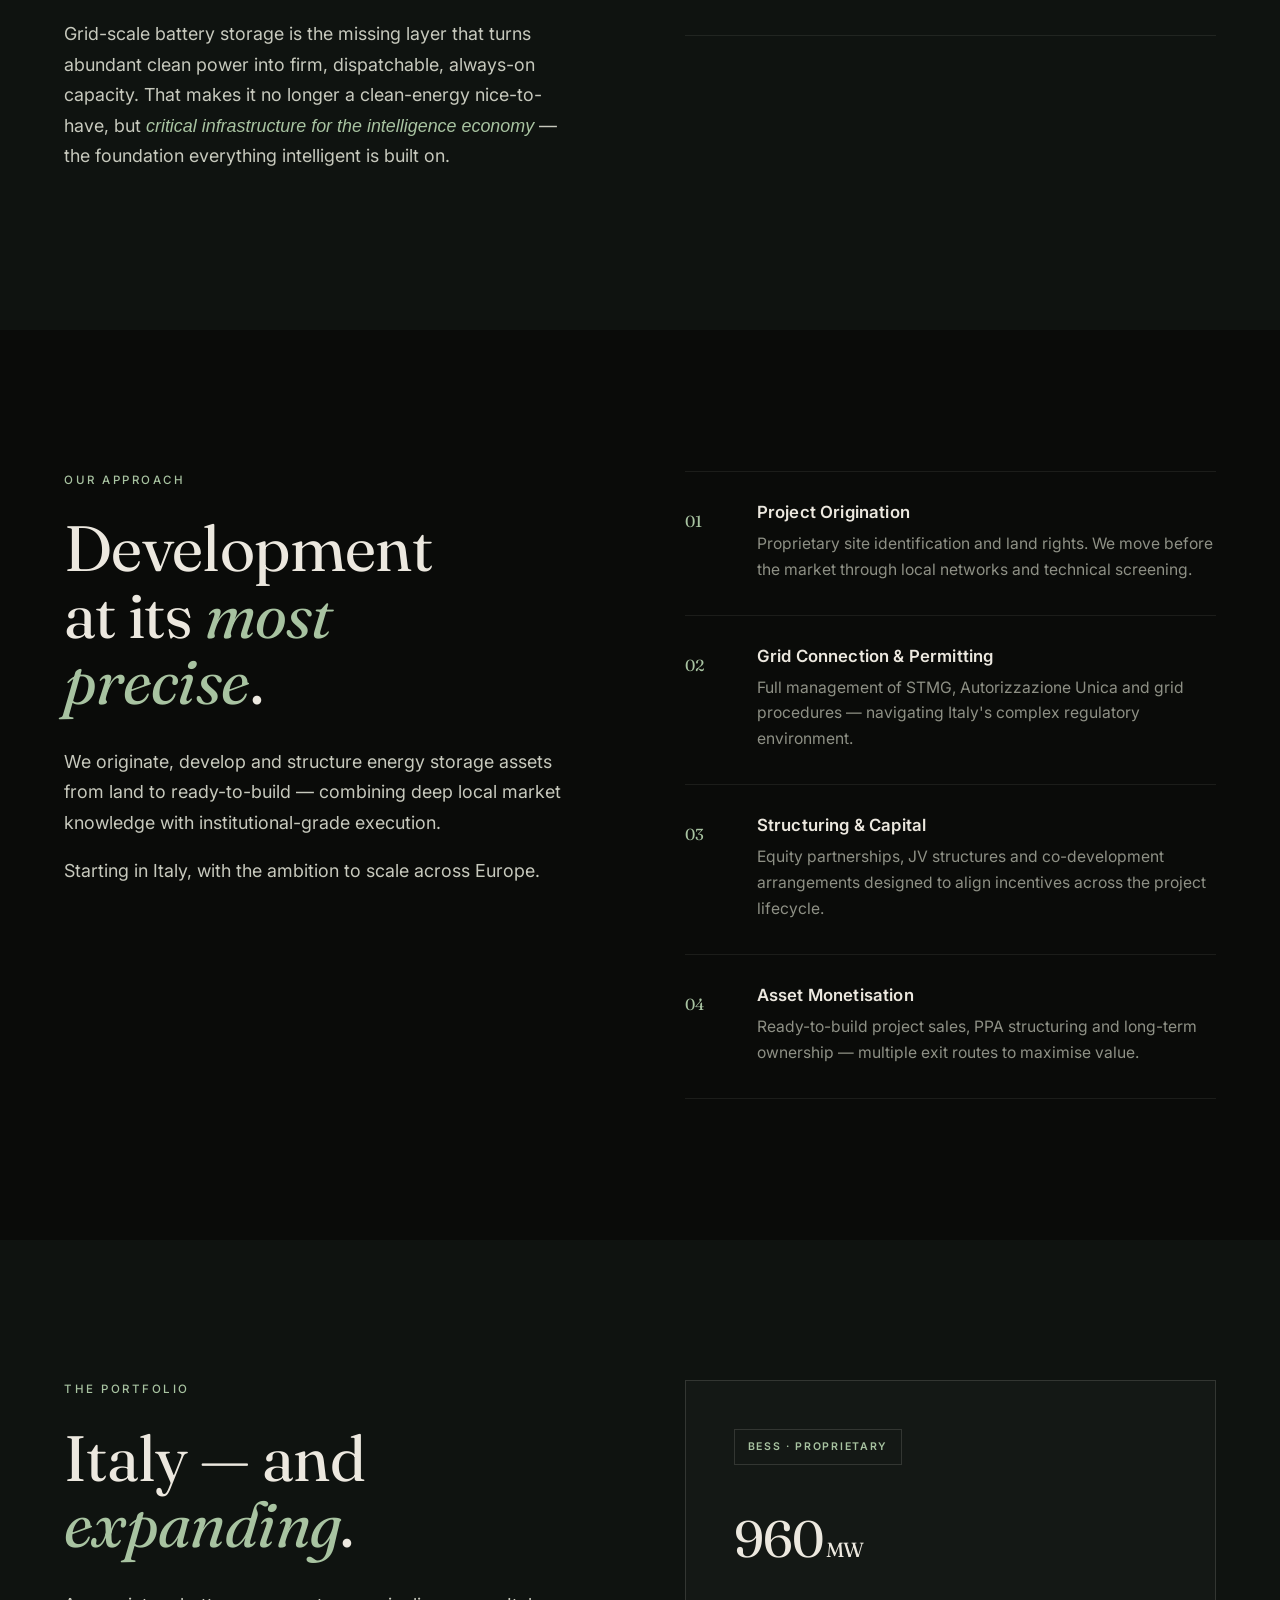
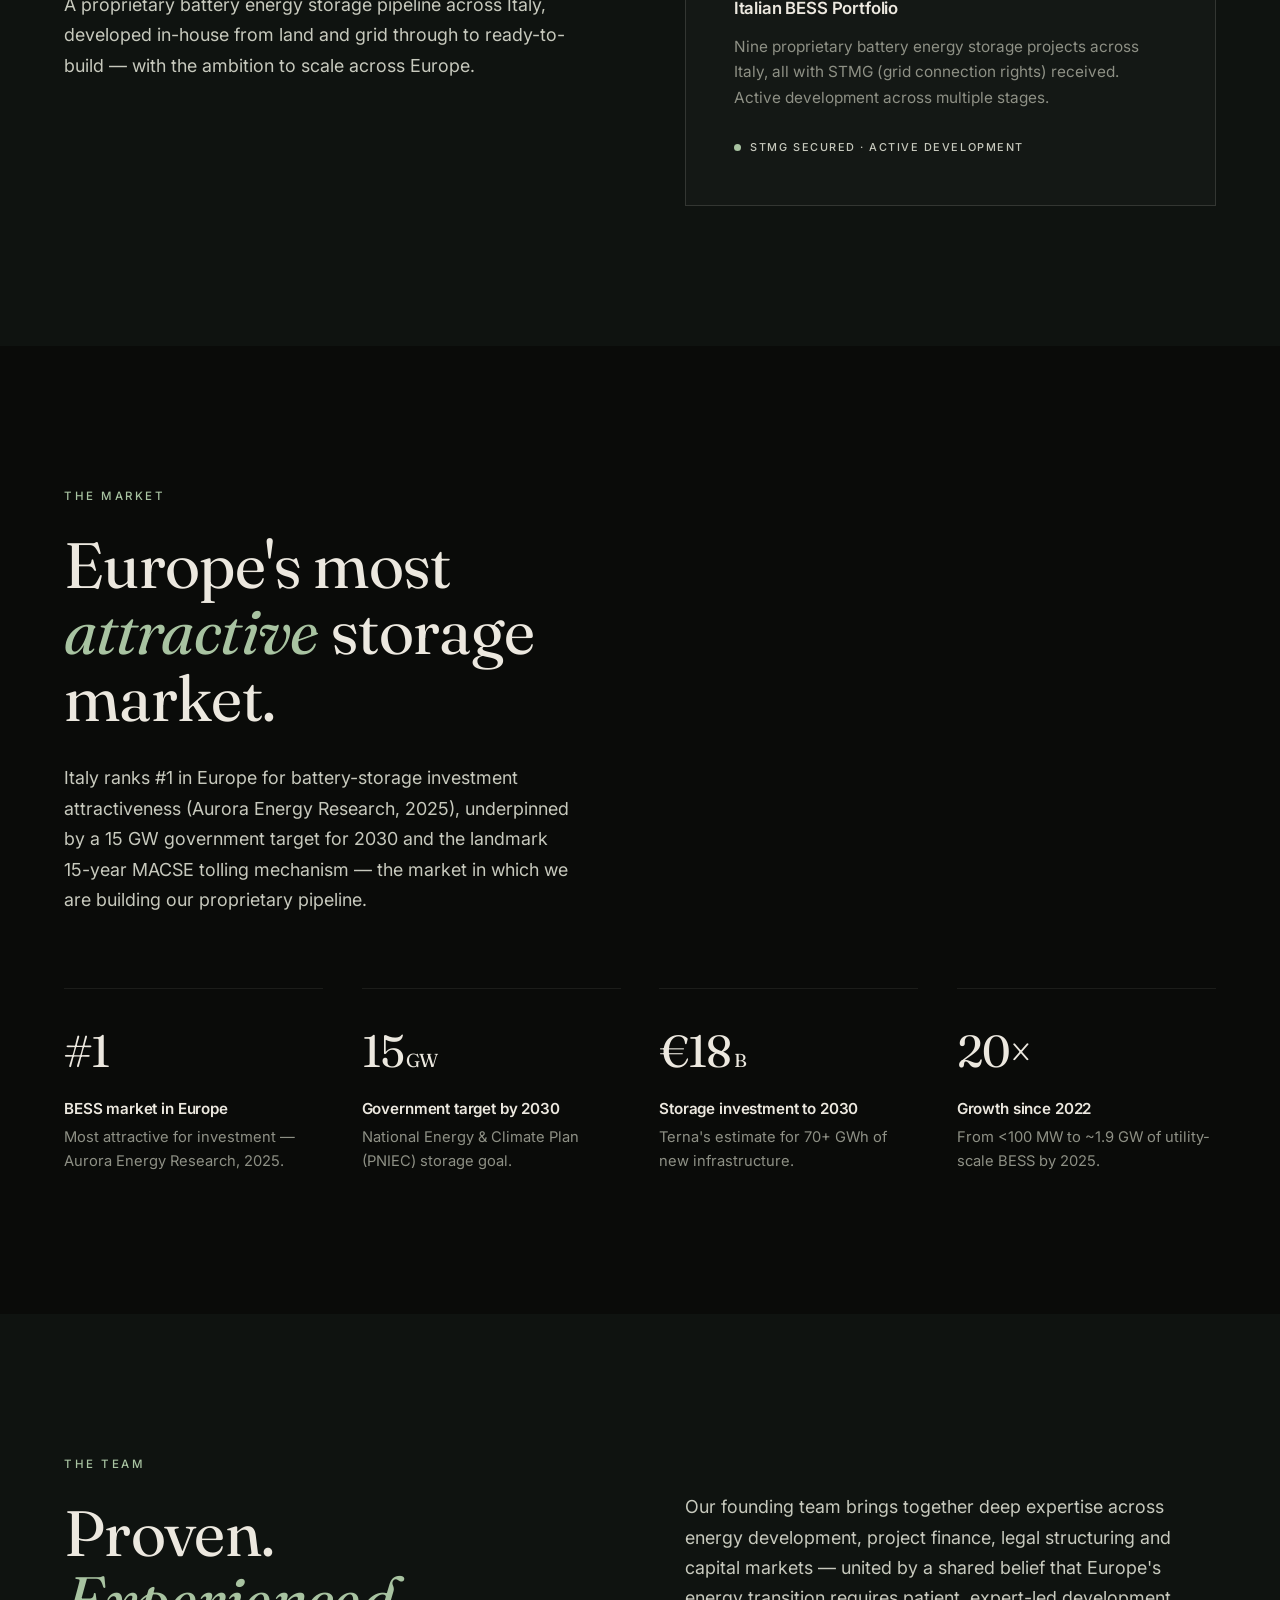
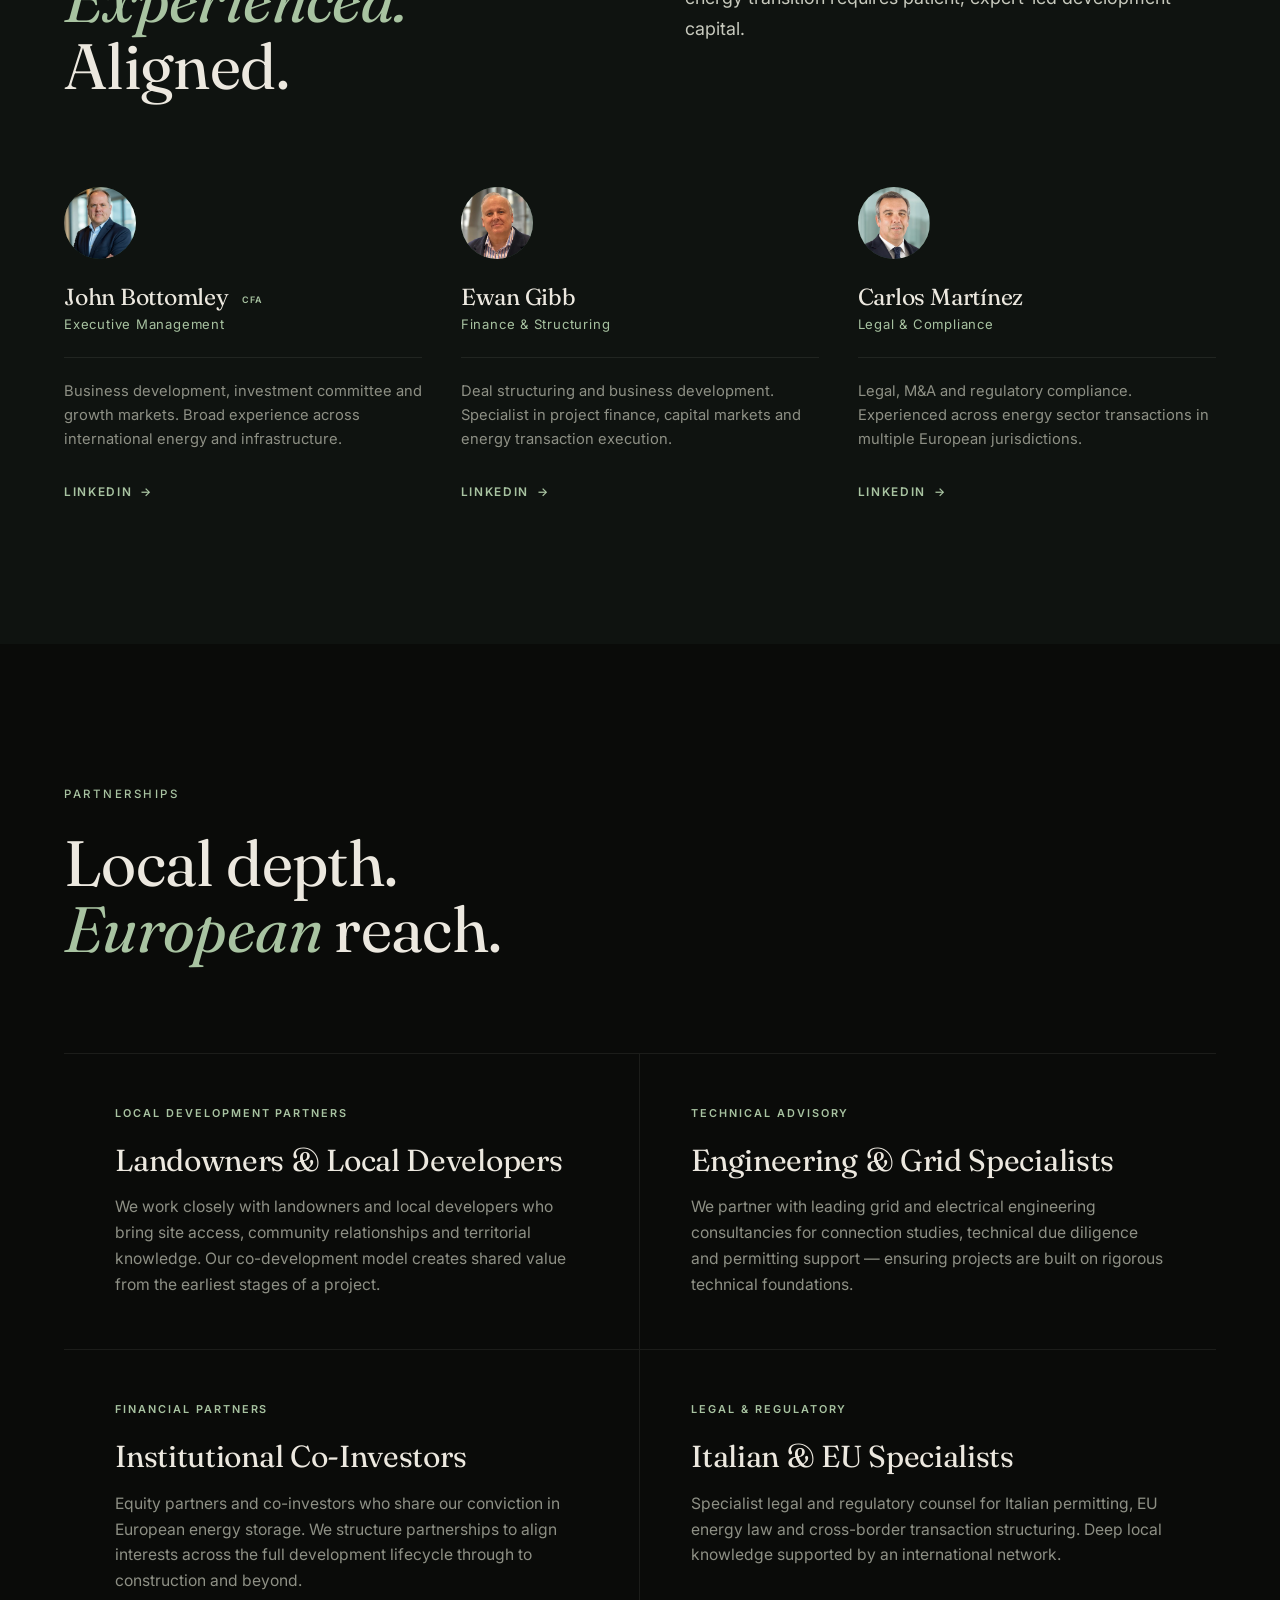
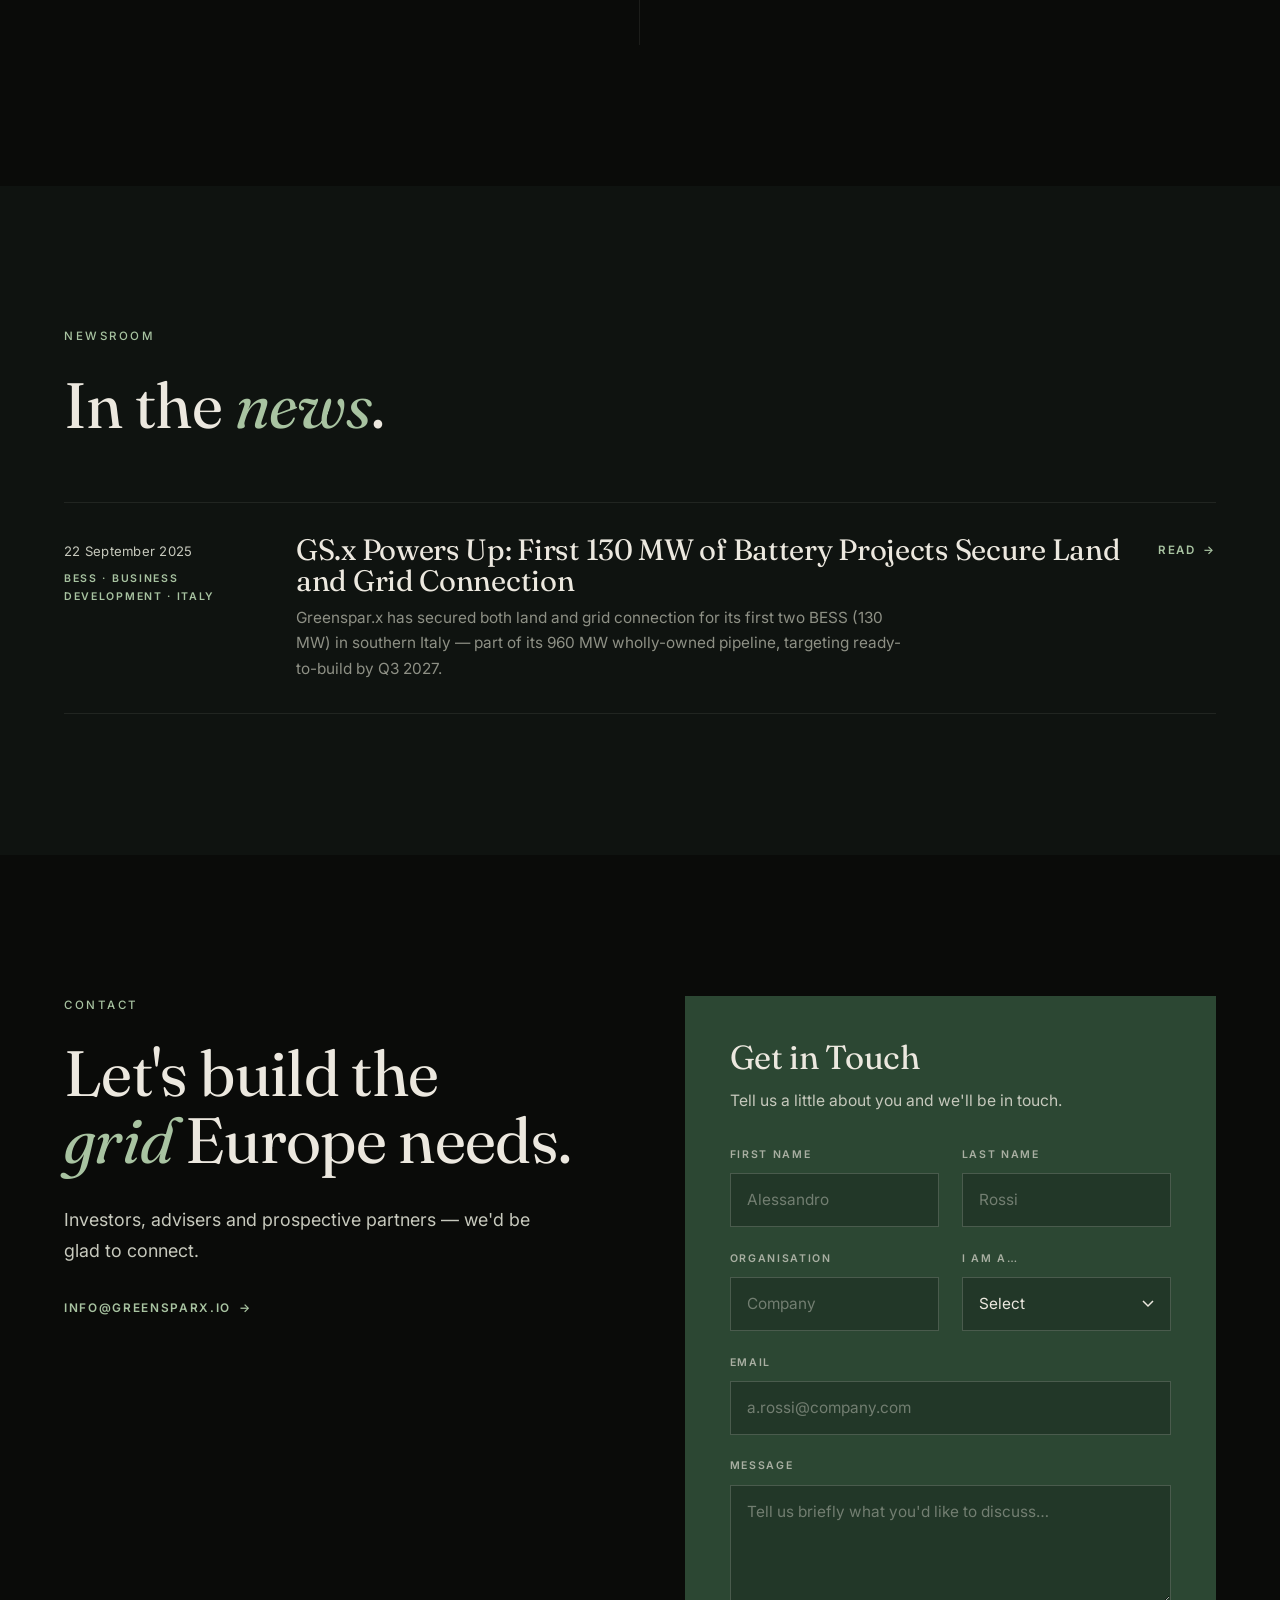
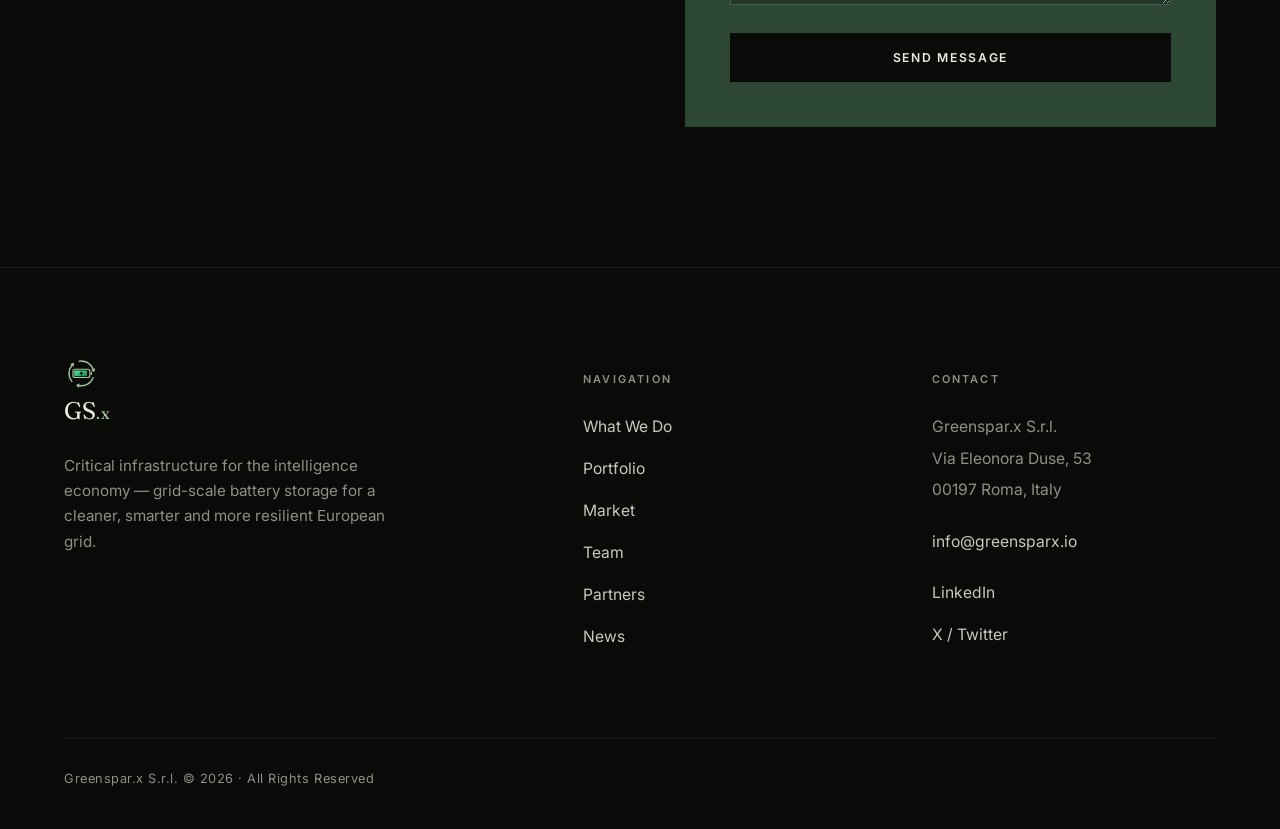
==== commit be0ace48: "Apply reviewed Italian corrections; take bilingual site live - index-it.html: corrected Italian copy" ====
--- a/index-it.html
+++ b/index-it.html
@@ -2,8 +2,31 @@
 <html lang="it">
 <head>
   <meta charset="UTF-8" />
-  <meta name="robots" content="noindex,follow" />
   <meta name="viewport" content="width=device-width, initial-scale=1.0" />
+  <script>
+  /* Language: remember choice (localStorage) + auto-detect on first visit. */
+  (function(){
+    try{
+      var KEY='gsx-lang';
+      var cur=(document.documentElement.lang||'en').slice(0,2).toLowerCase();
+      var ls; try{ls=window.localStorage;}catch(_){ls=null;}
+      document.addEventListener('click',function(e){
+        var t=e.target,a=t&&t.closest?t.closest('a.lang'):null;
+        if(a&&ls){var hl=(a.getAttribute('hreflang')||'').slice(0,2).toLowerCase();if(hl){try{ls.setItem(KEY,hl);}catch(_){}}}
+      });
+      var pref=null; if(ls){try{pref=ls.getItem(KEY);}catch(_){}}
+      var desired;
+      if(pref==='it'||pref==='en'){desired=pref;}
+      else if(sessionStorage.getItem('gsx-auto')){desired=cur;}
+      else{
+        var L=(navigator.languages&&navigator.languages.length)?navigator.languages:[navigator.language||navigator.userLanguage||'en'];
+        desired=L.some(function(l){return (l||'').toLowerCase().indexOf('it')===0;})?'it':'en';
+        try{sessionStorage.setItem('gsx-auto','1');}catch(_){}
+      }
+      if(desired!==cur){ window.location.replace((desired==='it'?'index-it.html':'index.html')+window.location.hash); }
+    }catch(e){}
+  })();
+  </script>
   <title>GS.x — Infrastruttura critica per l&#39;economia dell&#39;intelligenza</title>
   <meta name="description" content="Greenspar.x (GS.x) sviluppa sistemi di accumulo a batteria su scala di rete in Italia — l&#39;infrastruttura critica che alimenta l&#39;economia dell&#39;intelligenza e una rete europea più pulita, intelligente e resiliente." />
   <meta property="og:title" content="GS.x — La rete dietro l&#39;economia dell&#39;intelligenza." />
@@ -48,9 +71,9 @@
     <section class="hero">
       <div class="hero-grid">
         <div class="hero-copy container-left">
-          <p class="eyebrow reveal in">Il nesso IA&ndash;energia</p>
+          <p class="eyebrow reveal in">Connubio IA &ndash; Energia</p>
           <h1 class="h-hero reveal in">La rete dietro<br>l&#39;economia<br>dell&#39;<em>intelligenza</em>.</h1>
-          <p class="lede reveal in">Intelligenza artificiale, elettrificazione e rinnovabili stanno convergendo nella sfida infrastrutturale che definisce il nostro tempo. Greenspar.x sviluppa l&#39;accumulo a batteria su scala di rete che trasforma l&#39;energia pulita e abbondante in capacità ferma e sempre disponibile &mdash; l&#39;infrastruttura critica dell&#39;economia dell&#39;intelligenza.</p>
+          <p class="lede reveal in">Intelligenza artificiale, elettrificazione e rinnovabili convergono nella sfida infrastrutturale che definirà la nostra epoca. Greenspar.x sviluppa soluzioni di stoccaggio elettrochimico su scala industriale che convertono l&#39;abbondante ma intermittente energia pulita in una risorsa stabile, continua e accessibile.</p>
           <div class="hero-actions reveal in">
             <a href="#portfolio" class="btn btn--solid">Il nostro portfolio</a>
             <a href="#contact" class="btn btn--text">Parla con noi <span class="arrow">&rarr;</span></a>
@@ -89,7 +112,7 @@
           <p class="eyebrow">Perché l&#39;accumulo, perché ora</p>
           <h2 class="h-section">L&#39;intelligenza funziona<br>a <em>elettricità</em>.</h2>
           <p class="lede" style="margin-top:2rem">L&#39;economia dell&#39;intelligenza &mdash; IA, data center e industria elettrificata &mdash; si scontra con una rete costruita per un&#39;altra epoca. Le rinnovabili sono oggi l&#39;energia più economica mai realizzata, ma sono variabili.</p>
-          <p class="lede">L&#39;accumulo a batteria su scala di rete è lo strato mancante che trasforma l&#39;energia pulita e abbondante in capacità ferma, dispacciabile e sempre disponibile. Non è più un optional green, ma <em>infrastruttura critica per l&#39;economia dell&#39;intelligenza</em> &mdash; la base su cui poggia tutto ciò che è intelligente.</p>
+          <p class="lede">Lo stoccaggio su scala industriale è l&#39;anello mancante: converte l&#39;energia pulita &mdash; abbondante ma intermittente &mdash; in una risorsa stabile e sempre disponibile. Non più un optional green, ma <em>infrastruttura critica</em>: la base su cui poggia tutto ciò che è intelligente.</p>
         </div>
         <div class="steps reveal">
           <div class="step">
@@ -122,22 +145,22 @@
           <div class="step">
             <div class="idx">01</div>
             <div>
-              <h3>Origine dei progetti</h3>
-              <p>Identificazione proprietaria dei siti e diritti sui terreni. Ci muoviamo prima del mercato grazie a reti locali e screening tecnico.</p>
+              <h3>Origination</h3>
+              <p>Identificazione proprietaria e acquisizione dei diritti sui terreni. Anticipiamo il mercato grazie a reti locali consolidate e a un rigoroso screening tecnico.</p>
             </div>
           </div>
           <div class="step">
             <div class="idx">02</div>
             <div>
               <h3>Connessione alla rete &amp; Permessi</h3>
-              <p>Gestione completa di STMG, Autorizzazione Unica e procedure di rete, navigando il complesso quadro normativo italiano.</p>
+              <p>Gestione integrale del processo di connessione e degli iter autorizzativi, con piena padronanza del complesso quadro regolatorio italiano.</p>
             </div>
           </div>
           <div class="step">
             <div class="idx">03</div>
             <div>
               <h3>Strutturazione &amp; Capitale</h3>
-              <p>Partnership azionarie, strutture in JV e accordi di co-sviluppo concepiti per allineare gli incentivi lungo l&#39;intero ciclo di vita del progetto.</p>
+              <p>Partnership azionarie, joint venture e accordi di co-sviluppo strutturati per allineare gli incentivi lungo l&#39;intero ciclo di vita del progetto.</p>
             </div>
           </div>
           <div class="step">
@@ -157,7 +180,7 @@
         <div class="section-head reveal">
           <p class="eyebrow">Il portfolio</p>
           <h2 class="h-section">Italia — e<br><em>oltre</em>.</h2>
-          <p class="lede" style="margin-top:2rem">Una pipeline proprietaria di accumulo a batteria in tutta Italia, sviluppata internamente dal terreno e dalla rete fino al ready-to-build — con l&#39;ambizione di crescere in Europa.</p>
+          <p class="lede" style="margin-top:2rem">Una pipeline proprietaria di sistemi di accumulo a batteria sviluppata interamente in-house — dal sito alla rete, fino al ready-to-build — con l&#39;ambizione di espanderci in tutta Europa.</p>
         </div>
 
         <div class="reveal">
@@ -165,8 +188,8 @@
             <span class="tag">BESS · Proprietari</span>
             <div class="num figure">960<span class="u">MW</span></div>
             <h3>Portfolio BESS Italiano</h3>
-            <p>Nove progetti proprietari di accumulo a batteria in tutta Italia, tutti con STMG (diritti di connessione alla rete) ottenuti. Sviluppo attivo in più fasi.</p>
-            <span class="status">STMG ottenuto · Sviluppo attivo</span>
+            <p>Nove progetti proprietari di accumulo a batteria distribuiti su tutto il territorio italiano, tutti con STMG ottenuta. Sviluppo attivo in più fasi.</p>
+            <span class="status">STMG ottenuta · Sviluppo attivo</span>
           </article>
         </div>
       </div>
@@ -178,7 +201,7 @@
         <div class="section-head reveal">
           <p class="eyebrow">Il mercato</p>
           <h2 class="h-section">Il mercato dell&#39;accumulo<br>più <em>attraente</em> d&#39;Europa.</h2>
-          <p class="lede" style="margin-top:2rem">L&#39;Italia è al primo posto in Europa per attrattività degli investimenti nell&#39;accumulo a batteria (Aurora Energy Research, 2025), sostenuta da un obiettivo governativo di 15 GW al 2030 e dal meccanismo di tolling quindicennale MACSE — il mercato in cui stiamo costruendo la nostra pipeline proprietaria.</p>
+          <p class="lede" style="margin-top:2rem">L&#39;Italia si colloca al primo posto in Europa per attrattività degli investimenti nell&#39;accumulo a batteria (Aurora Energy Research, 2025), sostenuta da un obiettivo governativo di 15 GW al 2030 e dal meccanismo di tolling quindicennale MACSE — il mercato su cui stiamo costruendo la nostra pipeline proprietaria.</p>
         </div>
 
         <div class="invest-grid reveal" style="grid-template-columns:repeat(4,1fr);margin-top:clamp(2.5rem,6vw,4.5rem)">
@@ -212,10 +235,10 @@
         <div class="split team-intro">
           <div class="reveal">
             <p class="eyebrow">Il team</p>
-            <h2 class="h-section">Comprovati.<br><em>Esperti.</em><br>Allineati.</h2>
+            <h2 class="h-section">Solidi.<br><em>Esperti.</em><br>Allineati.</h2>
           </div>
           <div class="reveal" style="align-self:center">
-            <p class="lede measure">Il nostro team fondatore riunisce una profonda esperienza in sviluppo energetico, project finance, strutturazione legale e mercati dei capitali — unito dalla convinzione che la transizione energetica europea richieda capitale di sviluppo paziente e guidato da esperti.</p>
+            <p class="lede measure">Il nostro team fondatore riunisce competenze trasversali in sviluppo energetico, project finance, strutturazione legale e mercati dei capitali — accomunato dalla convinzione che la transizione energetica europea richieda capitale di sviluppo paziente e guidato dall&#39;esperienza.</p>
           </div>
         </div>
 
@@ -225,23 +248,23 @@
             <h3>John Bottomley <span class="cred-inline">CFA</span></h3>
             <div class="role">Direzione Esecutiva</div>
             <div class="sep"></div>
-            <p>Sviluppo del business, comitato investimenti e mercati in crescita. Ampia esperienza nel settore energetico e delle infrastrutture a livello internazionale.</p>
+            <p>Business development, comitato investimenti e mercati emergenti. Solida esperienza internazionale nel settore energetico e delle infrastrutture.</p>
             <a class="link-arrow" href="https://www.linkedin.com/in/johnbottomley/" target="_blank" rel="noopener">LinkedIn <span class="arrow">&rarr;</span></a>
           </article>
           <article class="member reveal">
             <div class="avatar" aria-hidden="true"><img class="avatar-img" src="assets/team/Gibb.png" alt="" onerror="this.remove()" />EG</div>
             <h3>Ewan Gibb</h3>
-            <div class="role">Finanza &amp; Strutturazione</div>
+            <div class="role">Finance &amp; Structuring</div>
             <div class="sep"></div>
-            <p>Strutturazione di operazioni e sviluppo del business. Specialista in project finance, mercati dei capitali ed esecuzione di transazioni energetiche.</p>
+            <p>Impostazione delle operazioni e sviluppo del business. Specialista in project finance, mercati dei capitali ed esecuzione di transazioni energetiche.</p>
             <a class="link-arrow" href="https://www.linkedin.com/in/ewan-gibb-37182913/" target="_blank" rel="noopener">LinkedIn <span class="arrow">&rarr;</span></a>
           </article>
           <article class="member reveal">
             <div class="avatar" aria-hidden="true"><img class="avatar-img" src="assets/team/Martinez.png" alt="" onerror="this.remove()" />CM</div>
             <h3>Carlos Martínez</h3>
-            <div class="role">Legale &amp; Compliance</div>
+            <div class="role">Legal &amp; Compliance</div>
             <div class="sep"></div>
-            <p>Legale, M&amp;A e conformità normativa. Esperienza in transazioni del settore energetico in molteplici giurisdizioni europee.</p>
+            <p>Consulenza legale, M&amp;A e conformità normativa. Esperto in transazioni energetiche in molteplici giurisdizioni europee.</p>
             <a class="link-arrow" href="https://www.linkedin.com/in/carlos-mart%C3%ADnez-sanz-a2237263/" target="_blank" rel="noopener">LinkedIn <span class="arrow">&rarr;</span></a>
           </article>
         </div>
@@ -260,22 +283,22 @@
           <div class="partner reveal">
             <div class="label">Partner di Sviluppo Locali</div>
             <h3>Proprietari Terrieri &amp; Sviluppatori Locali</h3>
-            <p>Lavoriamo a stretto contatto con proprietari terrieri e sviluppatori locali che apportano accesso ai siti, relazioni con le comunità e conoscenza del territorio. Il nostro modello di co-sviluppo crea valore condiviso fin dalle prime fasi del progetto.</p>
+            <p>Lavoriamo a stretto contatto con proprietari terrieri e sviluppatori locali che mettono a disposizione i siti, le relazioni con le comunità e la conoscenza del territorio. Il nostro modello di co-sviluppo crea valore condiviso fin dalle prime fasi del progetto.</p>
           </div>
           <div class="partner reveal">
             <div class="label">Consulenza Tecnica</div>
             <h3>Specialisti di Ingegneria &amp; Rete</h3>
-            <p>Collaboriamo con i principali studi di ingegneria elettrica e di rete per studi di connessione, due diligence tecnica e supporto ai permessi — garantendo progetti costruiti su solide basi tecniche.</p>
+            <p>Collaboriamo con i principali studi di ingegneria elettrica per studi di rete, due diligence tecniche e supporto all&#39;iter autorizzativo — garantendo progetti costruiti su solide basi.</p>
           </div>
           <div class="partner reveal">
             <div class="label">Partner Finanziari</div>
             <h3>Co-Investitori Istituzionali</h3>
-            <p>Partner azionari e co-investitori che condividono la nostra convinzione nell&#39;accumulo energetico europeo. Strutturiamo partnership per allineare gli interessi lungo l&#39;intero ciclo di sviluppo, fino alla costruzione e oltre.</p>
+            <p>Partner azionari e co-investitori che condividono la nostra visione sull&#39;accumulo energetico europeo. Costruiamo partnership che allineano gli interessi lungo tutto il ciclo di sviluppo, fino alla costruzione e oltre.</p>
           </div>
           <div class="partner reveal">
             <div class="label">Legale &amp; Normativo</div>
             <h3>Specialisti Italiani &amp; UE</h3>
-            <p>Consulenza legale e normativa specializzata per i permessi italiani, il diritto energetico dell&#39;UE e la strutturazione di transazioni transfrontaliere. Profonda conoscenza locale supportata da una rete internazionale.</p>
+            <p>Consulenza legale e normativa specializzata per il processo autorizzativo italiano, il diritto energetico dell&#39;UE e la strutturazione di transazioni transfrontaliere. Profonda conoscenza locale supportata da una rete internazionale.</p>
           </div>
         </div>
       </div>
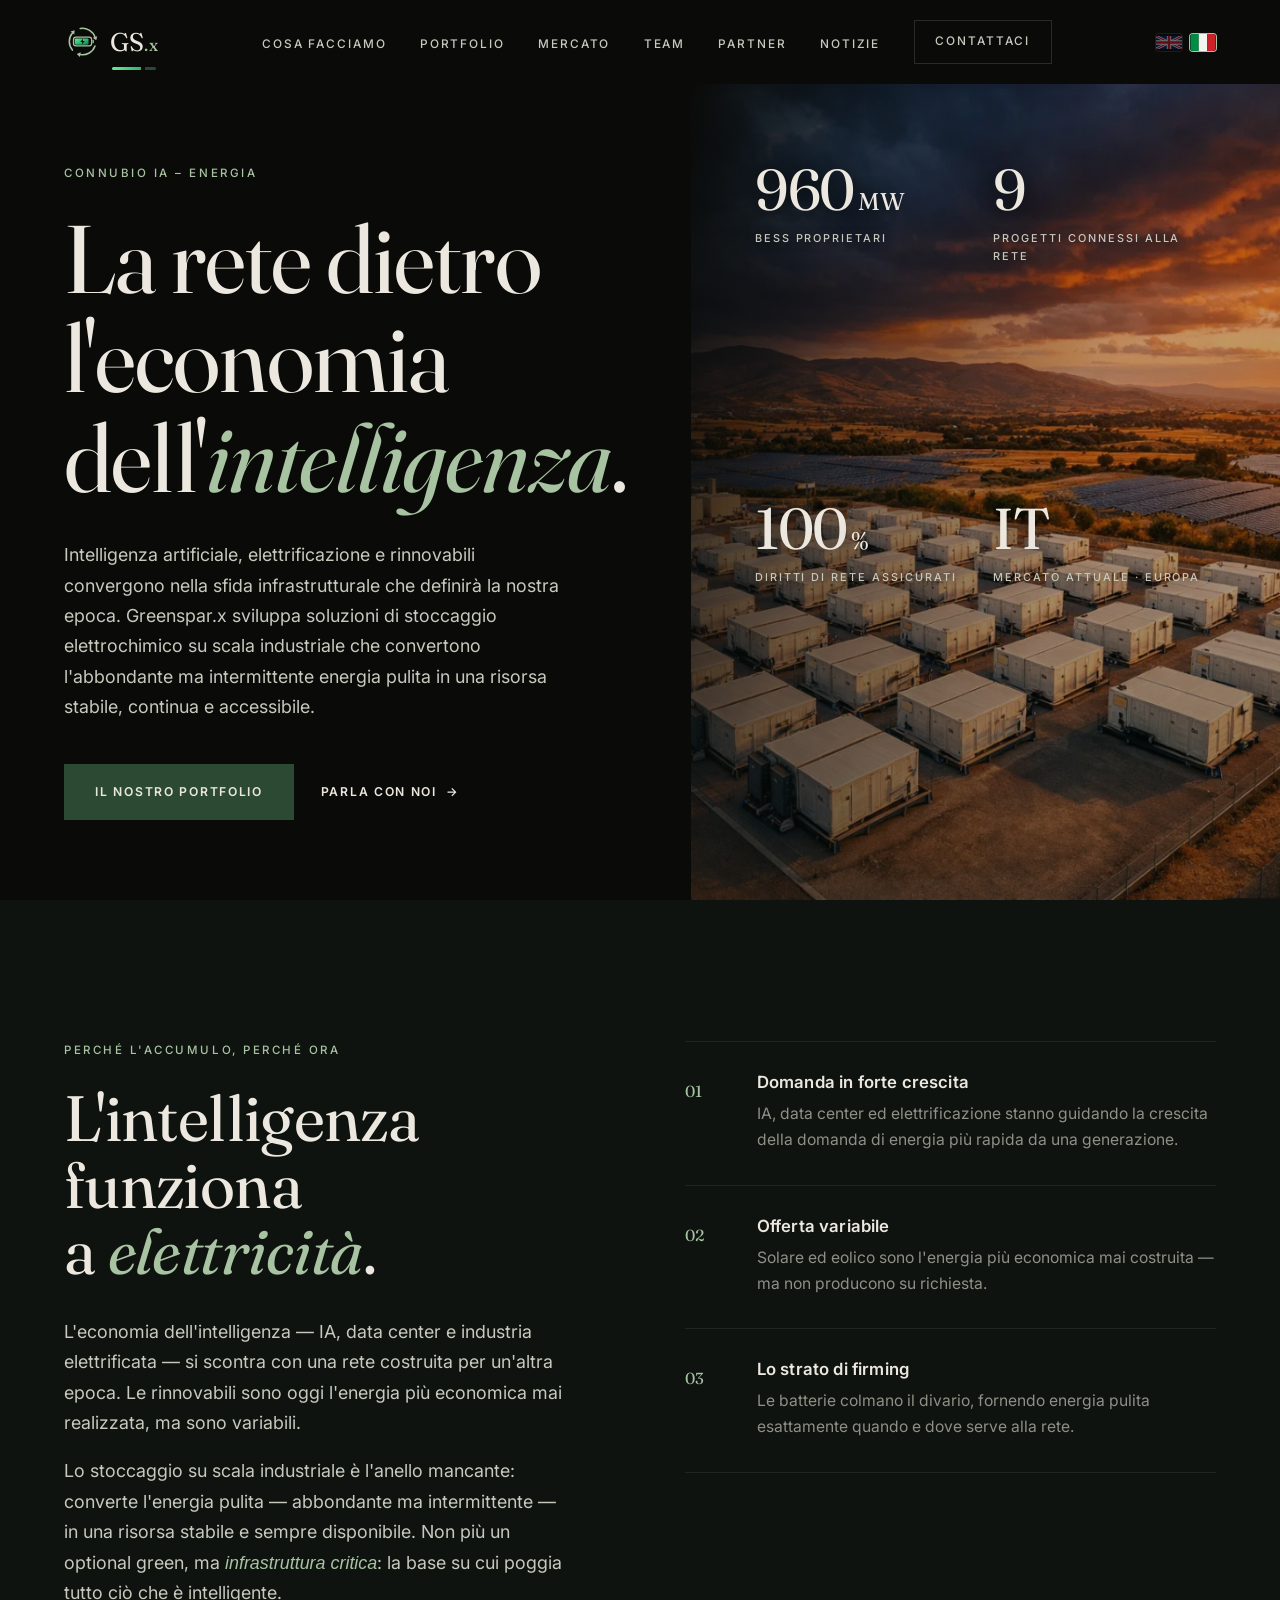
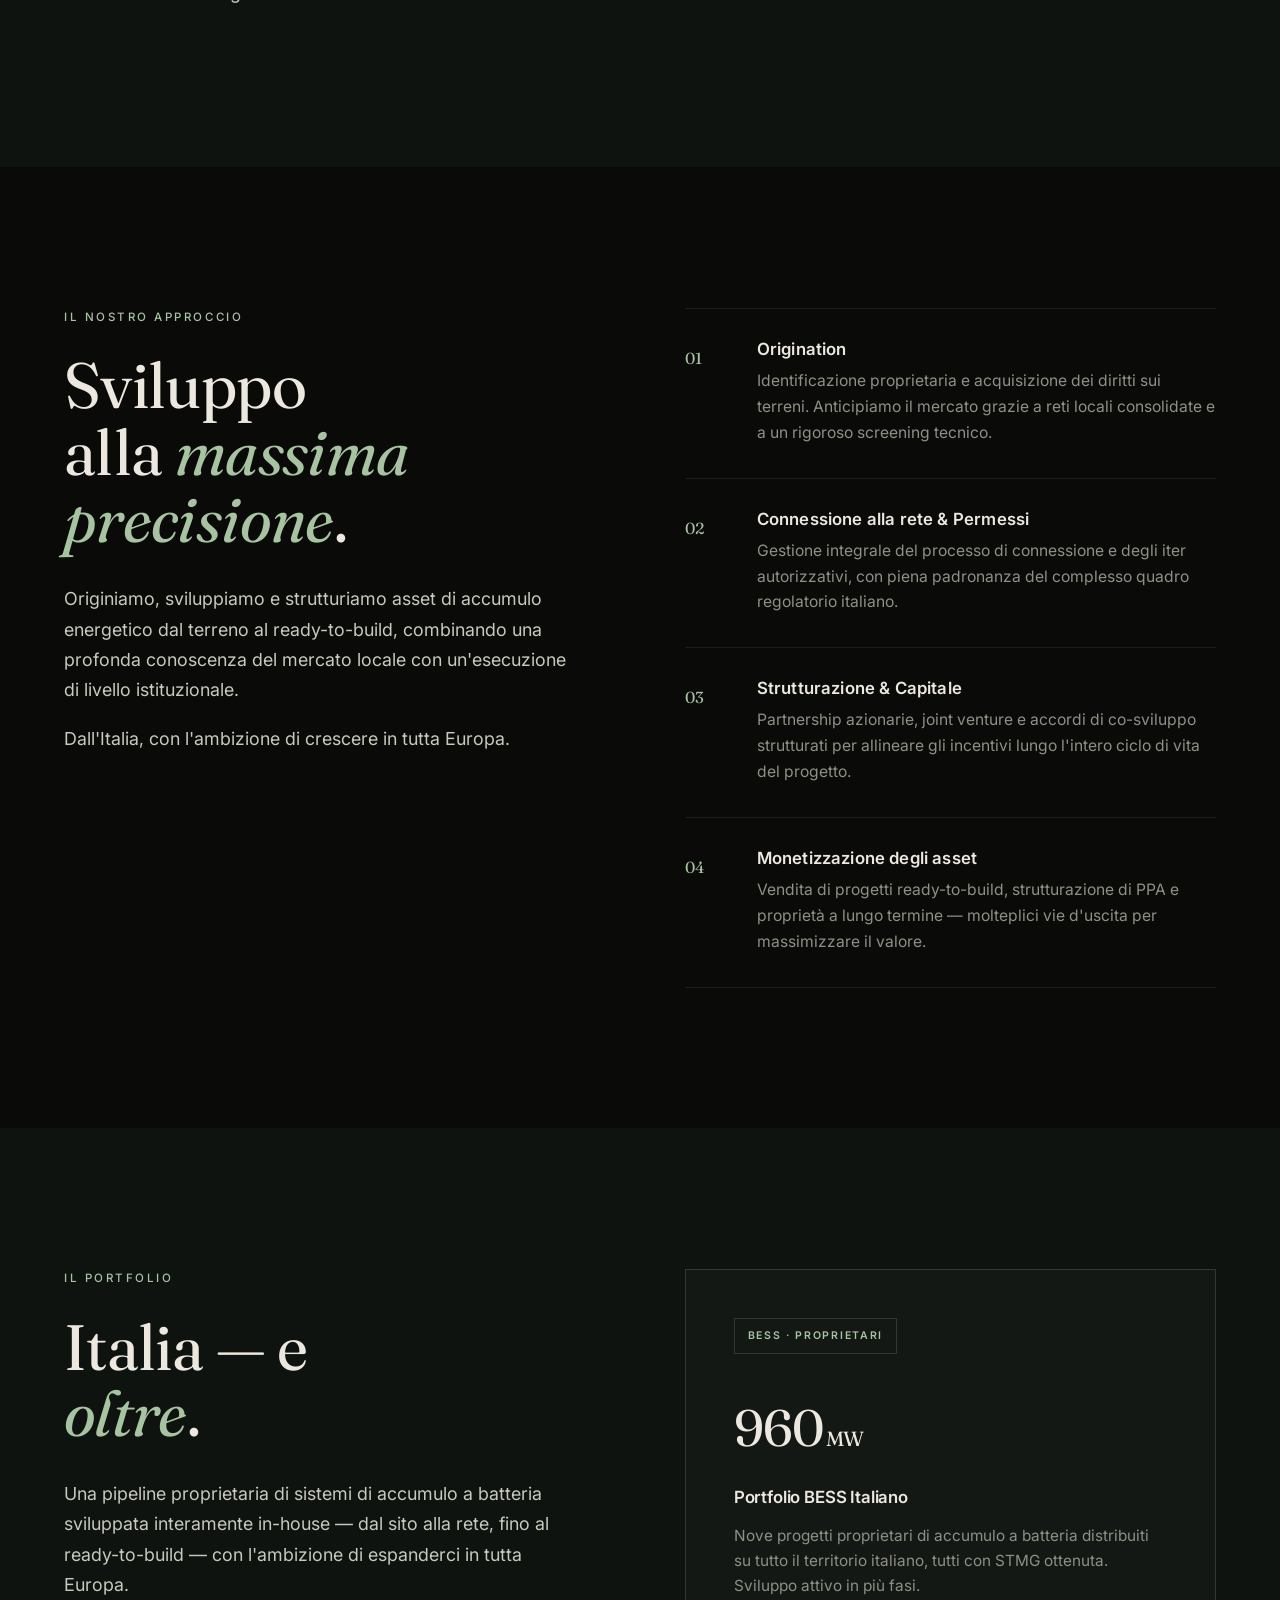
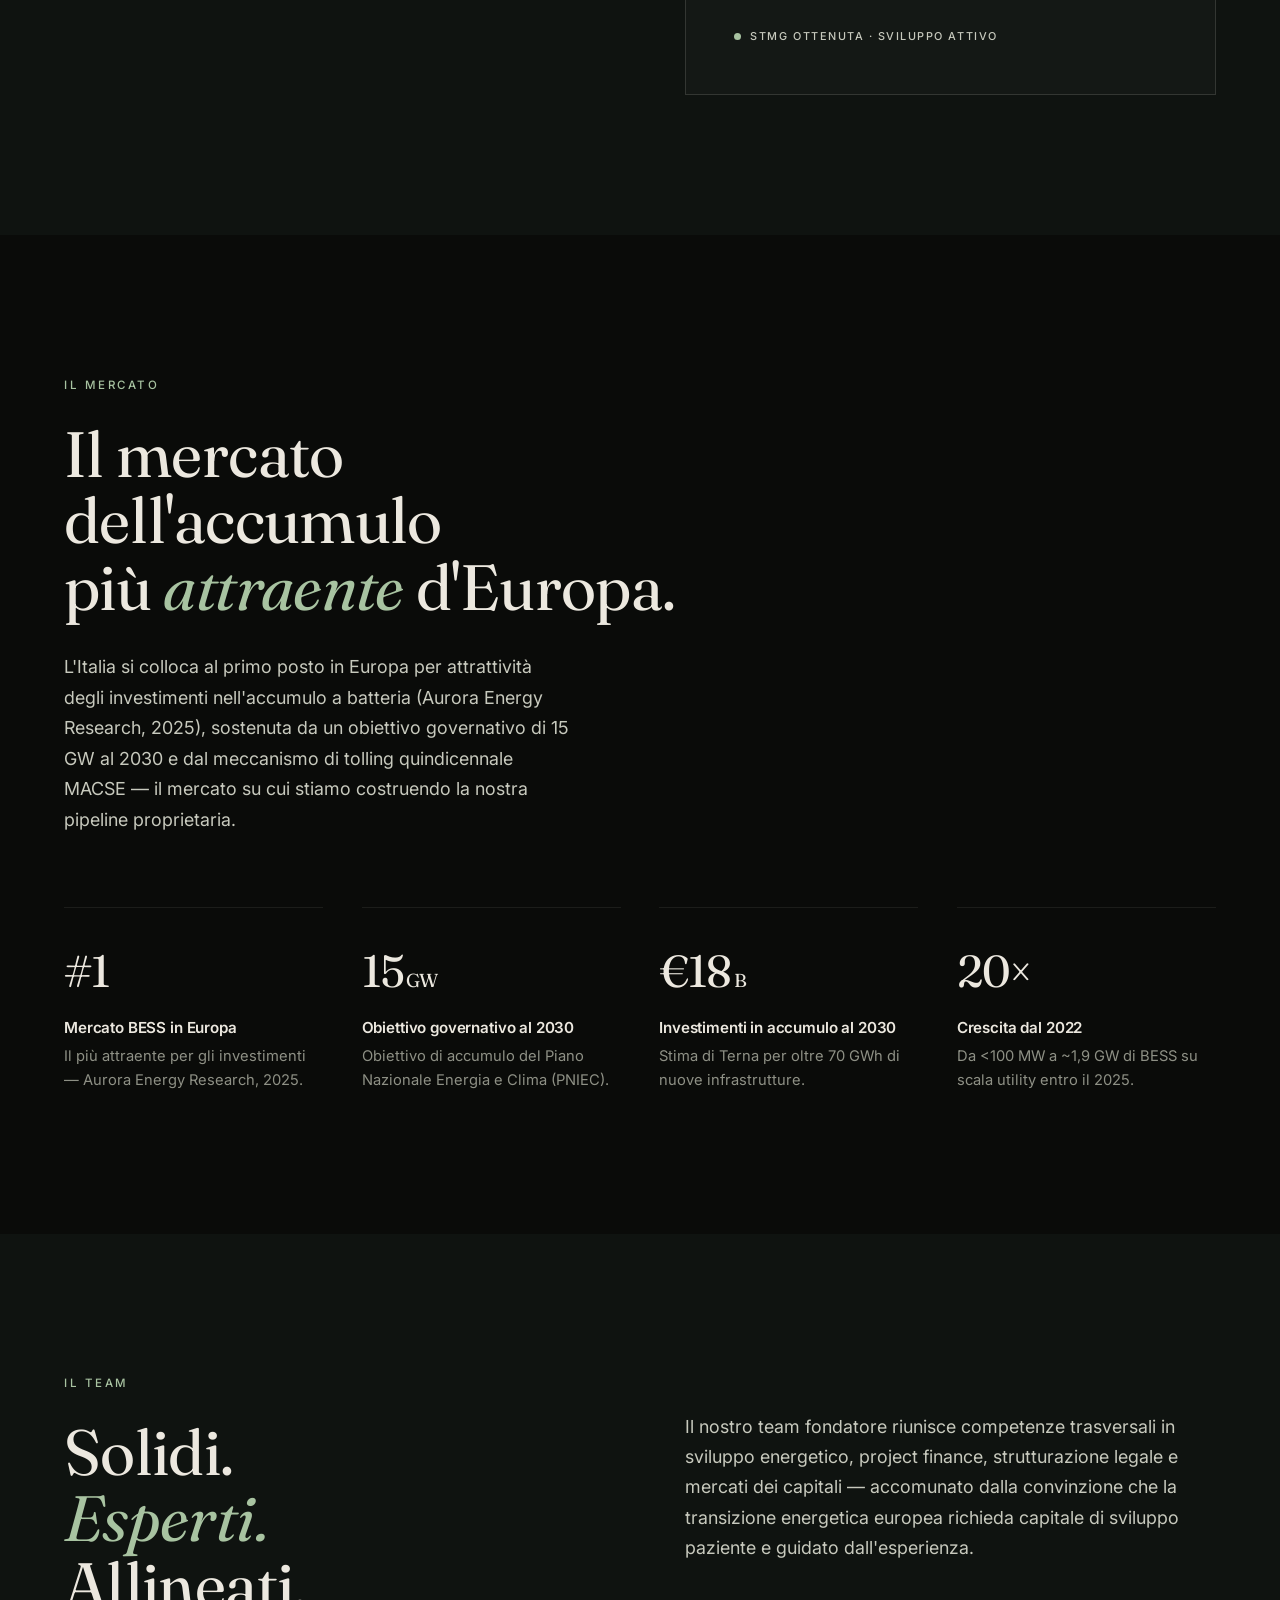
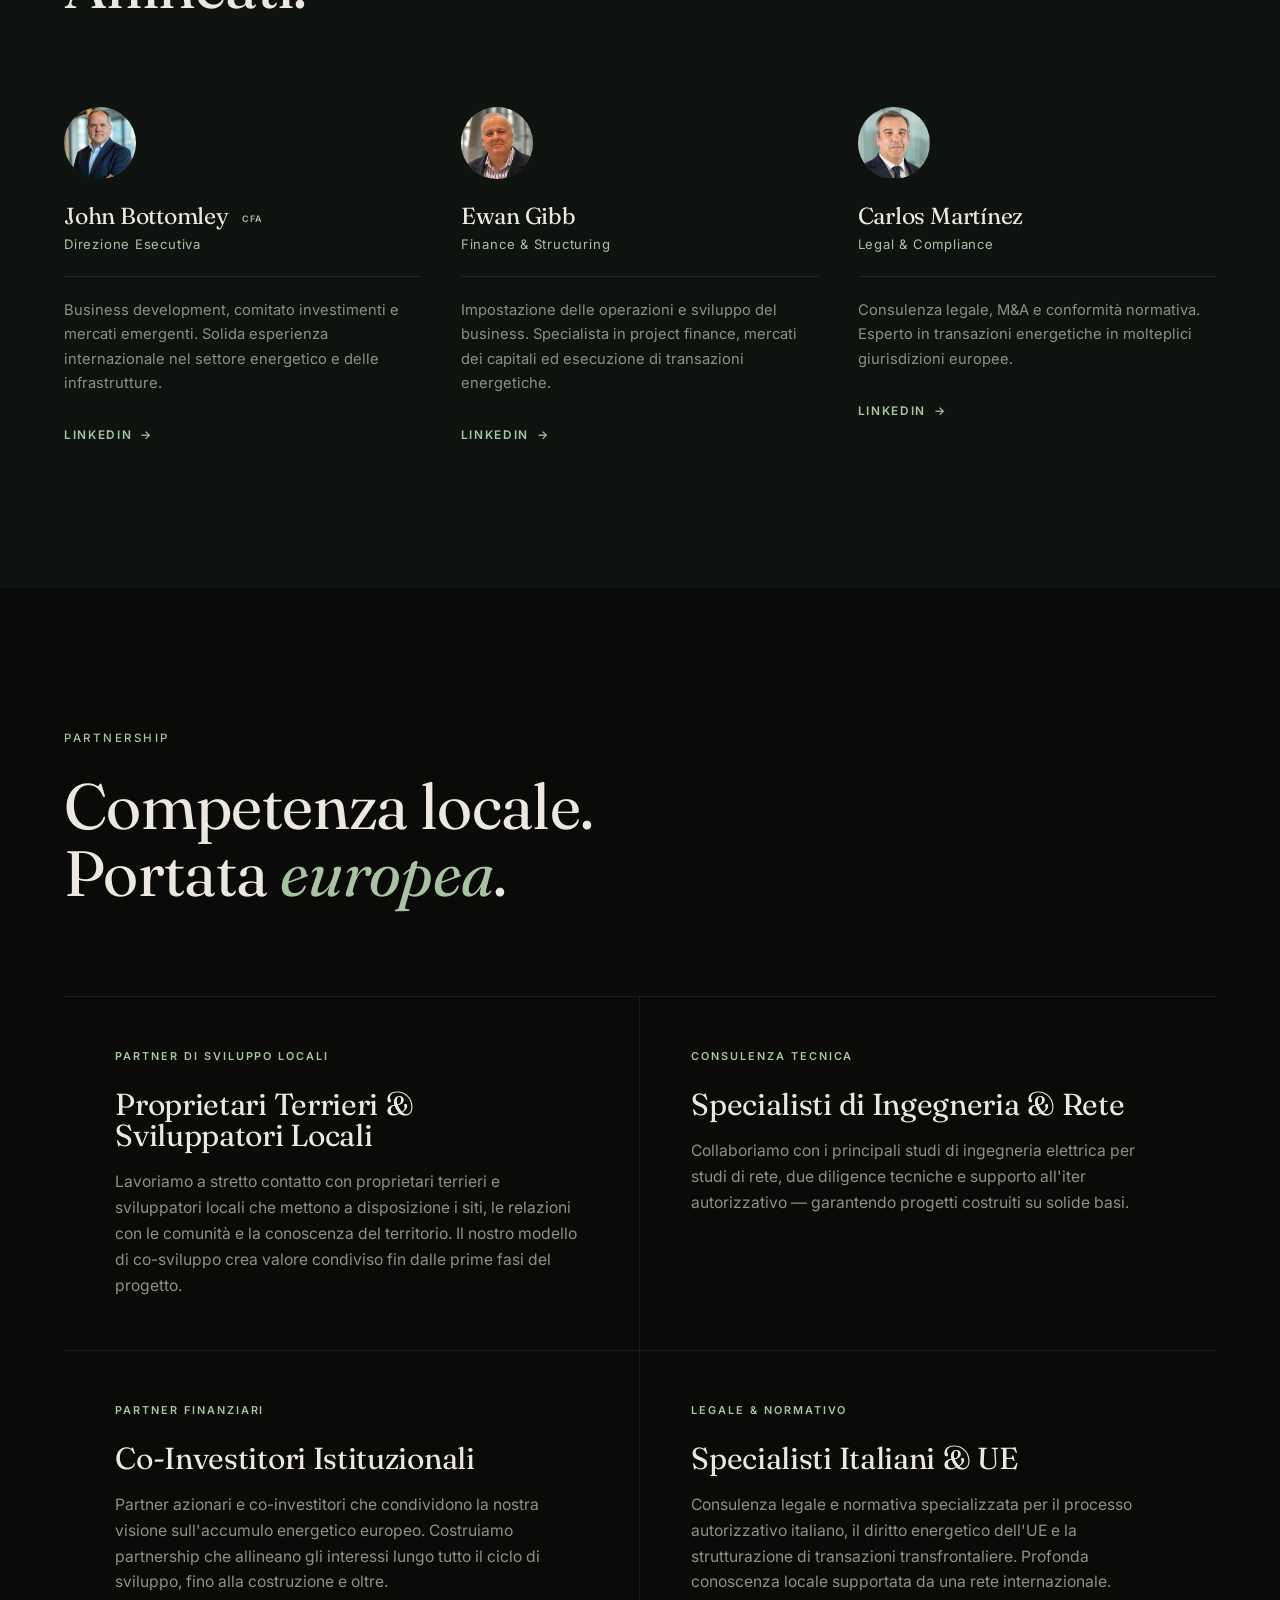
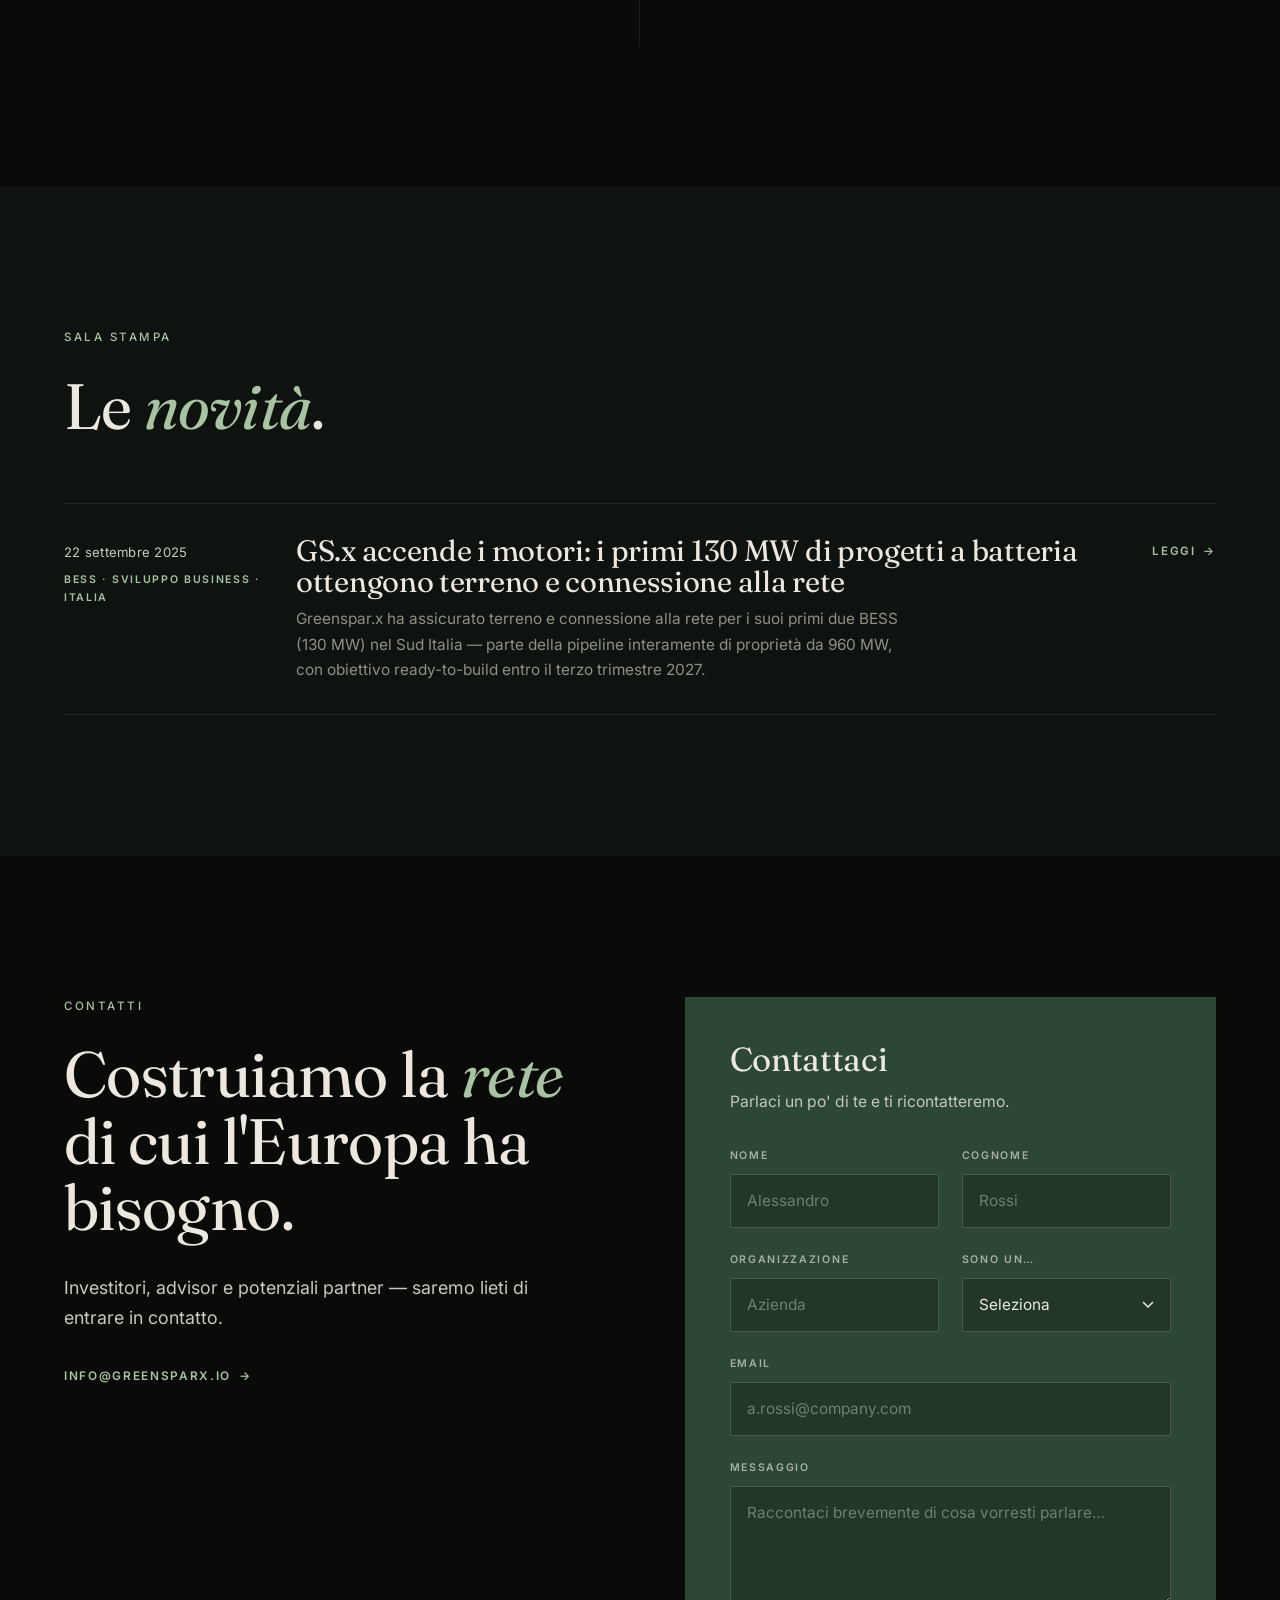
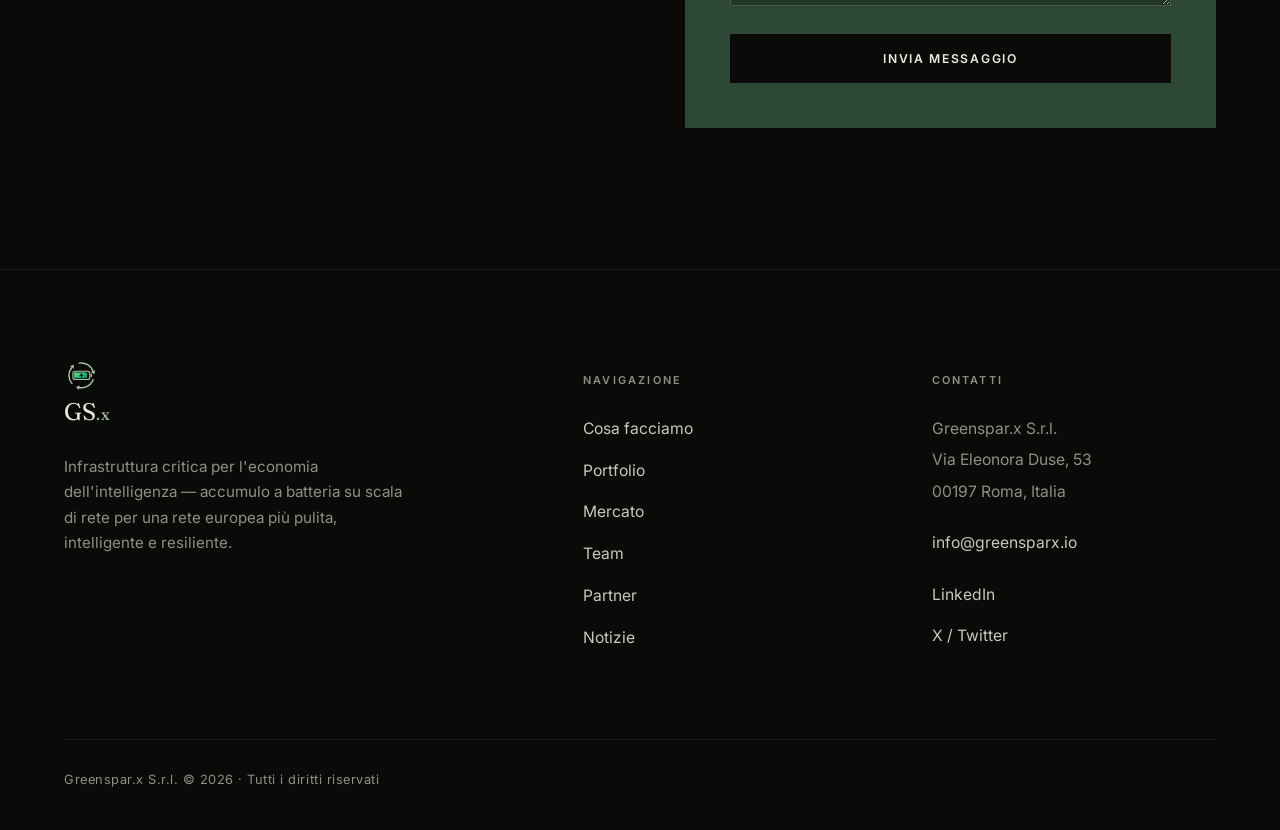
==== commit 50ba06ff: "Add Spanish review page; turn Italian off (English-only live) pending approval - index-es.html: full" ====
--- a/index-it.html
+++ b/index-it.html
@@ -2,31 +2,8 @@
 <html lang="it">
 <head>
   <meta charset="UTF-8" />
+  <meta name="robots" content="noindex,follow" />
   <meta name="viewport" content="width=device-width, initial-scale=1.0" />
-  <script>
-  /* Language: remember choice (localStorage) + auto-detect on first visit. */
-  (function(){
-    try{
-      var KEY='gsx-lang';
-      var cur=(document.documentElement.lang||'en').slice(0,2).toLowerCase();
-      var ls; try{ls=window.localStorage;}catch(_){ls=null;}
-      document.addEventListener('click',function(e){
-        var t=e.target,a=t&&t.closest?t.closest('a.lang'):null;
-        if(a&&ls){var hl=(a.getAttribute('hreflang')||'').slice(0,2).toLowerCase();if(hl){try{ls.setItem(KEY,hl);}catch(_){}}}
-      });
-      var pref=null; if(ls){try{pref=ls.getItem(KEY);}catch(_){}}
-      var desired;
-      if(pref==='it'||pref==='en'){desired=pref;}
-      else if(sessionStorage.getItem('gsx-auto')){desired=cur;}
-      else{
-        var L=(navigator.languages&&navigator.languages.length)?navigator.languages:[navigator.language||navigator.userLanguage||'en'];
-        desired=L.some(function(l){return (l||'').toLowerCase().indexOf('it')===0;})?'it':'en';
-        try{sessionStorage.setItem('gsx-auto','1');}catch(_){}
-      }
-      if(desired!==cur){ window.location.replace((desired==='it'?'index-it.html':'index.html')+window.location.hash); }
-    }catch(e){}
-  })();
-  </script>
   <title>GS.x — Infrastruttura critica per l&#39;economia dell&#39;intelligenza</title>
   <meta name="description" content="Greenspar.x (GS.x) sviluppa sistemi di accumulo a batteria su scala di rete in Italia — l&#39;infrastruttura critica che alimenta l&#39;economia dell&#39;intelligenza e una rete europea più pulita, intelligente e resiliente." />
   <meta property="og:title" content="GS.x — La rete dietro l&#39;economia dell&#39;intelligenza." />
